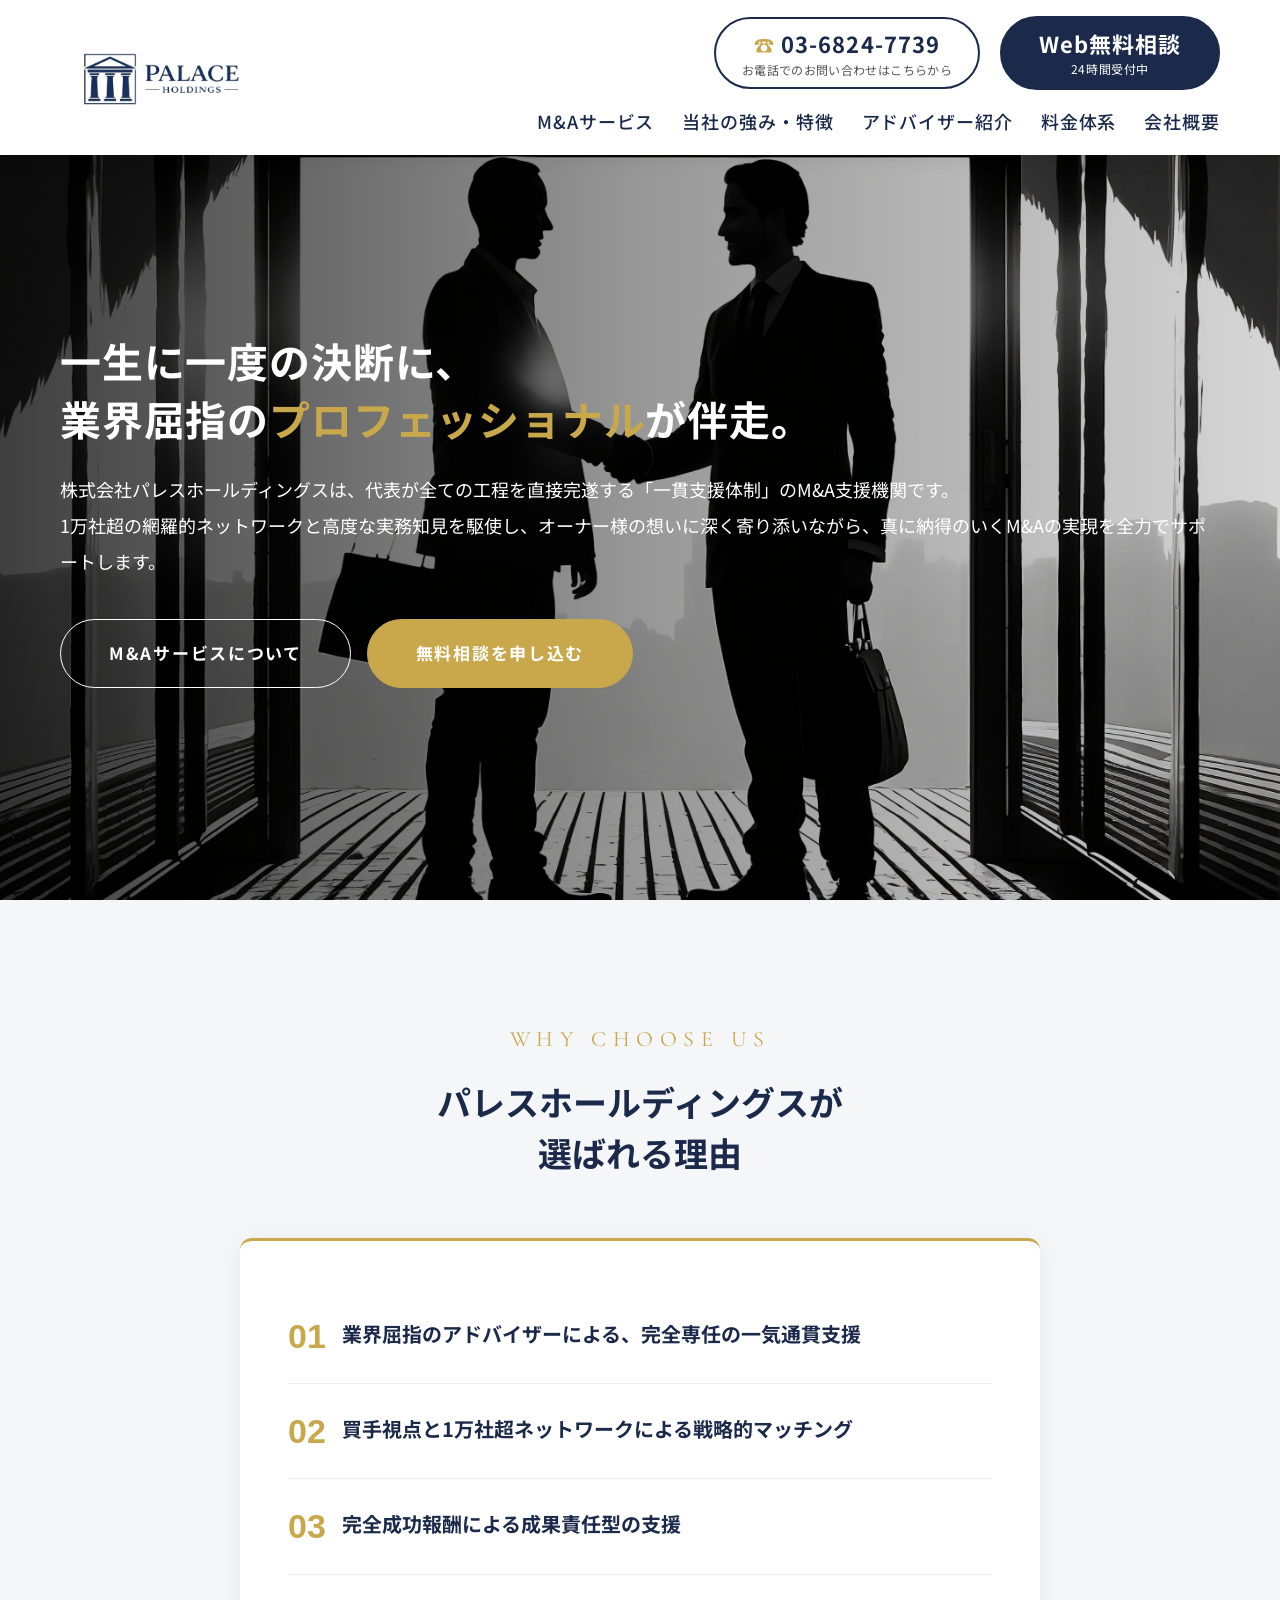
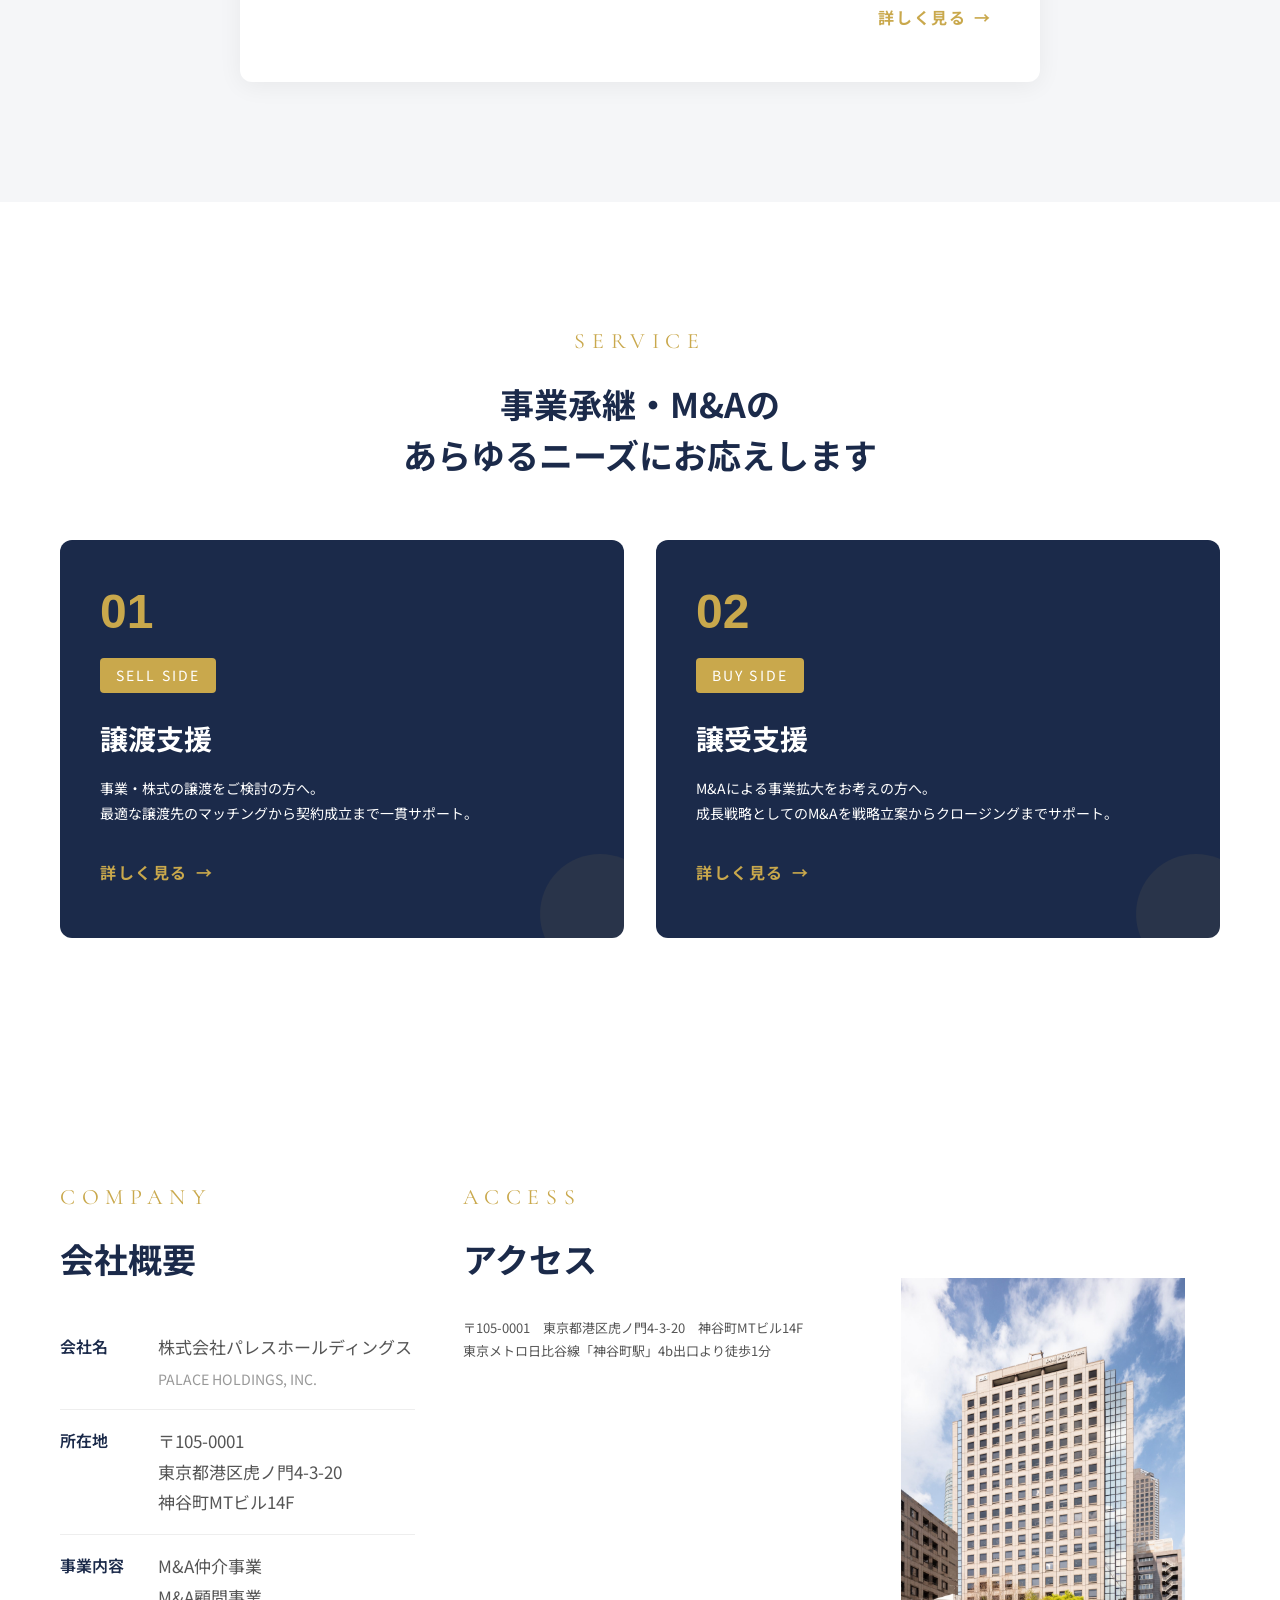
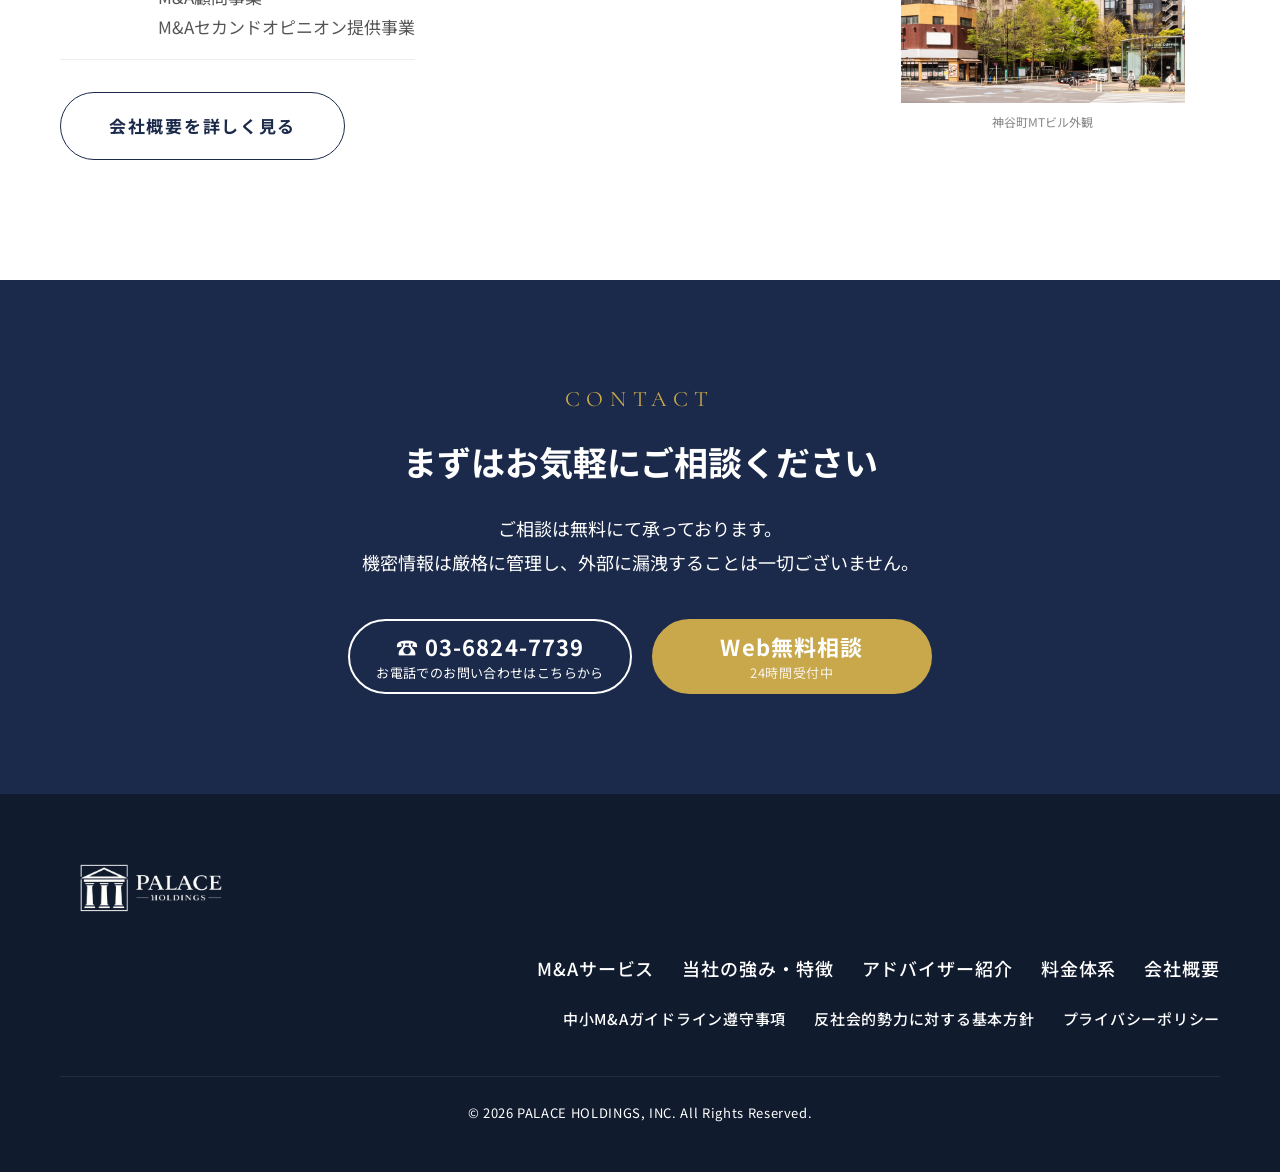
==== index.html @ a371044c "Add Google Analytics 4 (G-W23X70DLMN) to all 11 pages Co-Authored-By: Claude Sonnet 4.6 <noreply@ant" ====
<!DOCTYPE html>
<html lang="ja">
<head>
  <!-- Google tag (gtag.js) -->
  <script async src="https://www.googletagmanager.com/gtag/js?id=G-W23X70DLMN"></script>
  <script>
    window.dataLayer = window.dataLayer || [];
    function gtag(){dataLayer.push(arguments);}
    gtag('js', new Date());
    gtag('config', 'G-W23X70DLMN');
  </script>
  <meta charset="UTF-8">
  <meta name="viewport" content="width=device-width, initial-scale=1.0">
  <title>PALACE HOLDINGS, INC. | M&A仲介・顧問事業</title>
  <link rel="preconnect" href="https://fonts.googleapis.com">
  <link rel="preconnect" href="https://fonts.gstatic.com" crossorigin>
  <link href="https://fonts.googleapis.com/css2?family=Cormorant+Garamond:wght@400;600;700&family=Noto+Sans+JP:wght@400;500;700&display=swap" rel="stylesheet">
  <link rel="stylesheet" href="css/style.css">
</head>
<body>

<header>
  <a href="index.html" class="header-logo">
    <img src="assets/images/企業ロゴ_透過_文字ネイビー.png" alt="PALACE HOLDINGS">
  </a>
  <button class="nav-toggle" id="navToggle" aria-label="メニュー"><span></span><span></span><span></span></button>
  <div class="header-right">
    <div class="header-cta">
      <div class="header-tel-block">
        <a href="tel:0368247739" class="header-tel">03-6824-7739</a>
        <span class="header-tel-sub">お電話でのお問い合わせはこちらから</span>
      </div>
      <a href="contact.html" class="header-consult-btn">Web無料相談<span class="header-consult-sub">24時間受付中</span></a>
    </div>
    <nav>
      <ul>
        <li><a href="service.html">M&amp;Aサービス</a></li>
        <li><a href="strengths.html">当社の強み・特徴</a></li>
        <li><a href="advisor.html">アドバイザー紹介</a></li>
        <li><a href="fee.html">料金体系</a></li>
        <li><a href="company.html">会社概要</a></li>
      </ul>
    </nav>
  </div>
</header>

<!-- モバイル用ナビ -->
<div class="mobile-nav" id="mobileNav">
  <ul>
    <li><a href="service.html">M&amp;Aサービス</a></li>
    <li><a href="strengths.html">当社の強み・特徴</a></li>
    <li><a href="advisor.html">アドバイザー紹介</a></li>
    <li><a href="fee.html">料金体系</a></li>
    <li><a href="company.html">会社概要</a></li>
  </ul>
  <div class="mobile-nav-cta">
    <a href="contact.html" class="mobile-nav-consult-btn">Web無料相談</a>
  </div>
</div>

<!-- HERO -->
<section class="hero">
  <div class="hero-inner">
    <div class="hero-content">
      <h1 class="hero-title">
        一生に一度の決断に、<br>
        業界屈指の<span>プロフェッショナル</span>が伴走。
      </h1>
      <p class="hero-desc">
        株式会社パレスホールディングスは、代表が全ての工程を直接完遂する「一貫支援体制」のM&amp;A支援機関です。<br>
        1万社超の網羅的ネットワークと高度な実務知見を駆使し、オーナー様の想いに深く寄り添いながら、真に納得のいくM&amp;Aの実現を全力でサポートします。
      </p>
      <div class="hero-btns">
        <a href="service.html" class="btn btn-outline-white">M&amp;Aサービスについて</a>
        <a href="contact.html" class="btn btn-gold">無料相談を申し込む</a>
      </div>
    </div>
  </div>
</section>

<!-- STRENGTHS -->
<section class="section strengths-section">
  <div class="section-inner">
    <div class="section-header center fade-in">
      <span class="section-label">Why Choose Us</span>
      <h2 class="section-title">パレスホールディングスが<br>選ばれる理由</h2>
    </div>
    <div class="strengths-box fade-in fade-in-delay-1">
      <div class="strengths-box-item"><span class="strengths-box-num">01</span>業界屈指のアドバイザーによる、完全専任の一気通貫支援</div>
      <div class="strengths-box-item"><span class="strengths-box-num">02</span>買手視点と1万社超ネットワークによる戦略的マッチング</div>
      <div class="strengths-box-item"><span class="strengths-box-num">03</span>完全成功報酬による成果責任型の支援</div>
      <div style="text-align:right;margin-top:20px;"><a href="strengths.html" class="service-card-link">詳しく見る</a></div>
    </div>
  </div>
</section>

<!-- SERVICE -->
<section class="section service-section">
  <div class="section-inner">
    <div class="section-header center fade-in">
      <span class="section-label">Service</span>
      <h2 class="section-title">事業承継・M&Aの<br>あらゆるニーズにお応えします</h2>
    </div>
    <div class="service-grid">
      <div class="service-card fade-in">
        <div class="service-card-num">01</div>
        <span class="service-card-tag">SELL SIDE</span>
        <h3 class="service-card-title">譲渡支援</h3>
        <p class="service-card-sub">事業・株式の譲渡をご検討の方へ。<br>最適な譲渡先のマッチングから契約成立まで一貫サポート。</p>
        <a href="service.html#sell" class="service-card-link">詳しく見る</a>
      </div>
      <div class="service-card fade-in fade-in-delay-1">
        <div class="service-card-num">02</div>
        <span class="service-card-tag">BUY SIDE</span>
        <h3 class="service-card-title">譲受支援</h3>
        <p class="service-card-sub">M&Aによる事業拡大をお考えの方へ。<br>成長戦略としてのM&Aを戦略立案からクロージングまでサポート。</p>
        <a href="service.html#buy" class="service-card-link">詳しく見る</a>
      </div>
    </div>
  </div>
</section>

<!-- COMPANY OVERVIEW -->
<section class="section company-section">
  <div class="section-inner">
    <div class="company-grid-top">
      <div class="fade-in">
        <span class="section-label">Company</span>
        <h2 class="section-title" style="margin-bottom:32px;">会社概要</h2>
        <table class="company-table">
          <tr>
            <th>会社名</th>
            <td style="white-space:nowrap;">株式会社パレスホールディングス<br><small style="color:#999;">PALACE HOLDINGS, INC.</small></td>
          </tr>
          <tr>
            <th>所在地</th>
            <td>〒105-0001<br>東京都港区虎ノ門4-3-20<br>神谷町MTビル14F</td>
          </tr>
          <tr>
            <th>事業内容</th>
            <td style="white-space:nowrap;">M&amp;A仲介事業<br>M&amp;A顧問事業<br>M&amp;Aセカンドオピニオン提供事業</td>
          </tr>
        </table>
        <div style="margin-top:32px;">
          <a href="company.html" class="btn btn-outline-navy">会社概要を詳しく見る</a>
        </div>
      </div>
      <div class="fade-in fade-in-delay-1">
        <span class="section-label">Access</span>
        <h2 class="section-title" style="margin-bottom:32px;">アクセス</h2>
        <p style="font-size:13px;color:#555;margin-bottom:12px;">〒105-0001　東京都港区虎ノ門4-3-20　神谷町MTビル14F<br>東京メトロ日比谷線「神谷町駅」4b出口より徒歩1分</p>
        <div style="overflow:hidden;height:280px;">
          <iframe src="https://www.google.com/maps/embed?pb=!1m18!1m12!1m3!1d3241.54827417036!2d139.74195147710373!3d35.66349963094568!2m3!1f0!2f0!3f0!3m2!1i1024!2i768!4f13.1!3m3!1m2!1s0x60188b0036cb3ebf%3A0x29ab6bb81b6a5f85!2z44ix44OR44Os44K544Ob44O844Or44OH44Kj44Oz44Kw44K5!5e0!3m2!1sja!2sjp!4v1775643351491!5m2!1sja!2sjp" width="100%" height="280" style="border:0;display:block;" allowfullscreen="" loading="lazy" referrerpolicy="no-referrer-when-downgrade"></iframe>
        </div>
      </div>
      <div class="fade-in fade-in-delay-2" style="padding-top:100px;">
        <img src="assets/images/ビル画像.jpg" alt="神谷町MTビル" style="width:80%;display:block;margin:0 auto;">
        <p style="font-size:12px;color:#888;margin-top:8px;text-align:center;">神谷町MTビル外観</p>
      </div>
    </div>
  </div>
</section>

<!-- CTA -->
<section class="cta-section">
  <div class="section-inner">
    <span class="section-label fade-in" style="color:var(--gold);text-align:center;display:block;">Contact</span>
    <h2 class="section-title white fade-in">まずはお気軽にご相談ください</h2>
    <p class="section-lead white fade-in fade-in-delay-1">ご相談は無料にて承っております。<br>機密情報は厳格に管理し、外部に漏洩することは一切ございません。</p>
    <div class="cta-btns" style="margin-top:40px;">
      <a href="tel:0368247739" class="cta-tel-block">
        <span class="cta-tel-num">☎ 03-6824-7739</span>
        <span>お電話でのお問い合わせはこちらから</span>
      </a>
      <a href="contact.html" class="cta-consult-btn">Web無料相談<span class="cta-consult-sub">24時間受付中</span></a>
    </div>
  </div>
</section>

<footer>
  <div class="footer-inner">
    <div class="footer-logo">
      <img src="assets/images/企業ロゴ_透過_文字白.png" alt="PALACE HOLDINGS" style="height:90px;width:auto;">
    </div>
    <nav class="footer-nav footer-nav-main">
      <a href="service.html">M&amp;Aサービス</a>
      <a href="strengths.html">当社の強み・特徴</a>
      <a href="advisor.html">アドバイザー紹介</a>
      <div class="footer-nav-inline">
        <a href="fee.html">料金体系</a>
        <a href="company.html">会社概要</a>
      </div>
    </nav>
    <nav class="footer-nav footer-nav-sub">
      <a href="guideline.html">中小M&amp;Aガイドライン遵守事項</a>
      <a href="antisocial.html">反社会的勢力に対する基本方針</a>
      <a href="privacy.html">プライバシーポリシー</a>
    </nav>
    <div class="footer-copy">© 2026 PALACE HOLDINGS, INC. All Rights Reserved.</div>
  </div>
</footer>

<a href="contact.html" class="mobile-bottom-banner">
  <span class="mbb-icon">&#9993;</span>
  <span class="mbb-text">
    <span class="mbb-sub">秘密厳守・ご相談無料</span>
    <span class="mbb-main">譲渡・譲受のお問い合わせはこちら</span>
  </span>
  <span class="mbb-arrow">&#10132;</span>
</a>

<script>
  document.getElementById("navToggle").addEventListener("click",function(){
    document.getElementById("mobileNav").classList.toggle("open");
  });
  var mbb=document.querySelector(".mobile-bottom-banner");
  if(mbb){window.addEventListener("scroll",function(){mbb.classList.toggle("visible",window.scrollY>200);});}

  // Scroll fade-in
  var fadeEls=document.querySelectorAll(".fade-in");
  if(fadeEls.length){
    var obs=new IntersectionObserver(function(entries){
      entries.forEach(function(e){if(e.isIntersecting){e.target.classList.add("visible");obs.unobserve(e.target);}});
    },{threshold:0.15});
    fadeEls.forEach(function(el){obs.observe(el);});
  }
</script>
</body>
</html>
---- css/style.css ----
/* ===== RESET & BASE ===== */
*, *::before, *::after { box-sizing: border-box; margin: 0; padding: 0; }

/* ===== SCROLL FADE-IN ===== */
.fade-in {
  opacity: 0;
  transform: translateY(30px);
  transition: opacity 0.8s ease, transform 0.8s ease;
}
.fade-in.visible {
  opacity: 1;
  transform: translateY(0);
}
.fade-in-delay-1 { transition-delay: 0.15s; }
.fade-in-delay-2 { transition-delay: 0.3s; }
.fade-in-delay-3 { transition-delay: 0.45s; }

:root {
  --navy: #1B2A4A;
  --navy-light: #243660;
  --gold: #C9A84C;
  --gold-light: #e0c070;
  --white: #FFFFFF;
  --gray-light: #F5F6F8;
  --gray: #888;
  --text: #333;
  --font-ja: 'Noto Sans JP', 'Hiragino Kaku Gothic ProN', sans-serif;
  --font-en: 'Cormorant Garamond', 'Georgia', serif;
  --font-num: 'Arial', 'Helvetica Neue', sans-serif;
}

html { scroll-behavior: smooth; }

body {
  font-family: var(--font-ja);
  color: var(--text);
  line-height: 1.8;
  font-size: 22px;
}

img { max-width: 100%; display: block; }
a { text-decoration: none; color: inherit; }
ul { list-style: none; }

/* ===== TYPOGRAPHY ===== */
.en { font-family: var(--font-en); }
.section-label {
  font-family: var(--font-en);
  font-size: 22px;
  font-weight: 400;
  letter-spacing: 0.3em;
  color: var(--gold);
  text-transform: uppercase;
  display: block;
  margin-bottom: 16px;
}
.section-title {
  font-size: 34px;
  font-weight: 700;
  color: var(--navy);
  line-height: 1.5;
  margin-bottom: 24px;
}
.section-title.white { color: var(--white); }
.section-lead {
  font-size: 18px;
  color: #555;
  line-height: 1.9;
  max-width: 600px;
}
.section-lead.white { color: var(--white); }

/* ===== BUTTON ===== */
.btn {
  display: inline-block;
  padding: 18px 48px;
  font-size: 17px;
  font-weight: 700;
  letter-spacing: 0.1em;
  border: 1px solid transparent;
  border-radius: 60px;
  cursor: pointer;
  transition: all 0.4s ease;
  font-family: var(--font-ja);
}
.btn-gold {
  background: var(--gold);
  color: var(--white);
  border-color: var(--gold);
}
.btn-gold:hover {
  background: var(--gold-light);
  border-color: var(--gold-light);
}
.btn-outline-white {
  background: transparent;
  color: var(--white);
  border-color: var(--white);
}
.btn-outline-white:hover {
  background: var(--white);
  color: var(--navy);
}
.btn-outline-navy {
  background: transparent;
  color: var(--navy);
  border-color: var(--navy);
}
.btn-outline-navy:hover {
  background: var(--navy);
  color: var(--white);
}

/* ===== HEADER ===== */
header {
  position: fixed;
  top: 0; left: 0; right: 0;
  z-index: 100;
  background: var(--white);
  display: flex;
  align-items: center;
  padding: 0 60px;
  justify-content: space-between;
  box-shadow: 0 2px 20px rgba(0,0,0,0.08);
  min-height: 120px;
}
.header-logo {
  display: flex;
  align-items: center;
  flex-shrink: 0;
}
.header-logo img {
  height: 100px;
  width: auto;
  display: block;
}
/* 右側ブロック（ナビ＋CTA）*/
.header-right {
  display: flex;
  flex-direction: column;
  align-items: flex-end;
  gap: 10px;
  padding: 16px 0;
}
nav ul {
  display: flex;
  gap: 28px;
  align-items: center;
}
nav ul li a {
  color: var(--navy);
  font-size: 18px;
  font-weight: 500;
  letter-spacing: 0.05em;
  transition: color 0.2s;
  white-space: nowrap;
}
nav ul li a:hover { color: var(--gold); }
/* ヘッダー CTAブロック */
.header-cta {
  display: flex;
  align-items: center;
  gap: 20px;
}
.header-tel-block {
  text-align: center;
  line-height: 1.3;
  border: 2px solid var(--navy);
  border-radius: 60px;
  padding: 10px 26px;
  display: flex;
  flex-direction: column;
  align-items: center;
  justify-content: center;
  min-height: 56px;
  min-width: 220px;
  transition: all 0.4s ease;
}
.header-tel {
  font-family: var(--font-ja);
  font-size: 22px;
  color: var(--navy);
  font-weight: 700;
  letter-spacing: 0.05em;
  display: block;
}
.header-tel::before { content: '☎ '; color: var(--gold); font-size: 20px; }
.header-tel:hover { color: var(--gold); }
.header-tel-sub {
  display: block;
  font-size: 12px;
  color: #555;
  margin-top: 4px;
  letter-spacing: 0.03em;
  white-space: nowrap;
}
.header-consult-btn {
  background: var(--navy);
  color: var(--white);
  padding: 10px 26px;
  font-size: 22px;
  font-weight: 700;
  letter-spacing: 0.05em;
  transition: all 0.4s ease;
  display: flex;
  flex-direction: column;
  align-items: center;
  justify-content: center;
  text-align: center;
  border: 2px solid var(--navy);
  border-radius: 60px;
  line-height: 1.4;
  min-height: 56px;
  min-width: 220px;
}
.header-consult-btn:hover { background: var(--gold); border-color: var(--gold); }
.header-consult-sub {
  display: block;
  font-size: 12px;
  font-weight: 400;
  letter-spacing: 0.05em;
  color: var(--white);
  margin-top: 2px;
}

/* ===== HERO ===== */
.hero {
  min-height: 100vh;
  background: url('../assets/images/top-handshake.jpg') center center / cover no-repeat;
  display: flex;
  align-items: center;
  position: relative;
  overflow: hidden;
  padding-top: 120px;
}
.hero::before {
  content: '';
  position: absolute;
  top: 0; left: 0; right: 0; bottom: 0;
  background: linear-gradient(to right, rgba(0,0,0,0.75) 0%, rgba(0,0,0,0.4) 50%, rgba(0,0,0,0.15) 100%);
}
.hero-inner {
  max-width: 1400px;
  margin: 0 auto;
  padding: 80px 60px;
  width: 100%;
  position: relative;
  z-index: 1;
}
.hero-content { }
.hero-title {
  font-size: clamp(36px, 3.2vw, 46px);
  font-weight: 700;
  color: var(--white);
  line-height: 1.4;
  margin-bottom: 24px;
  letter-spacing: 0.02em;
}
.hero-title span { color: var(--gold); }
.hero-desc {
  color: var(--white);
  font-size: 18px;
  line-height: 2;
  margin-bottom: 40px;
}
.hero-btns { display: flex; gap: 16px; flex-wrap: wrap; }
.btn-cta-hero {
  background: var(--navy);
  color: var(--white);
  border-color: var(--navy);
  font-size: 20px;
  padding: 20px 48px;
  letter-spacing: 0.08em;
  width: 100%;
  text-align: center;
  max-width: 560px;
}
.btn-cta-hero:hover { background: var(--navy-light); border-color: var(--navy-light); }
/* ===== SECTION BASE ===== */
.section { padding: 120px 60px; }
.section-inner { max-width: 1200px; margin: 0 auto; }
.section-header { margin-bottom: 60px; }
.section-header.center { text-align: center; }
.section-header.center .section-lead { margin: 0 auto; }

/* ===== SERVICE ===== */
.service-section { background: var(--white); }
.service-grid {
  display: grid;
  grid-template-columns: 1fr 1fr;
  gap: 32px;
}
.service-card {
  background: var(--navy);
  padding: 48px 40px;
  border-radius: 12px;
  position: relative;
  overflow: hidden;
  transition: transform 0.4s ease, box-shadow 0.4s ease;
}
.service-card:hover { transform: translateY(-6px); box-shadow: 0 12px 40px rgba(0,0,0,0.15); }
.service-card::before {
  content: '';
  position: absolute;
  bottom: 0; right: 0;
  width: 120px; height: 120px;
  background: rgba(201, 168, 76, 0.08);
  border-radius: 50%;
  transform: translate(30%, 30%);
}
.service-card-num {
  font-family: var(--font-num);
  font-size: 48px;
  color: var(--gold);
  font-weight: 700;
  line-height: 1;
  margin-bottom: 16px;
}
.service-card-tag {
  display: inline-block;
  background: var(--gold);
  color: var(--white);
  font-size: 14px;
  letter-spacing: 0.15em;
  padding: 5px 16px;
  border-radius: 4px;
  margin-bottom: 20px;
}
.service-card-title {
  font-size: 28px;
  font-weight: 700;
  color: var(--white);
  margin-bottom: 12px;
}
.service-card-sub {
  font-size: 14px;
  color: var(--white);
  margin-bottom: 24px;
  line-height: 1.8;
}
.service-card-link {
  display: inline-flex;
  align-items: center;
  gap: 8px;
  color: var(--gold);
  font-size: 16px;
  font-weight: 700;
  letter-spacing: 0.1em;
  transition: gap 0.2s;
}
.service-card-link:hover { gap: 14px; }
.service-card-link::after { content: '→'; }

/* ===== STRENGTHS ===== */
.strengths-section { background: var(--gray-light); }
.strengths-lead { font-size: 20px; font-weight: 700; color: var(--navy); line-height: 2; margin-bottom: 16px; }
.strengths-lead-sub { font-size: 18px; color: var(--text); line-height: 2; margin-bottom: 60px; }
.strength-item { margin-bottom: 60px; padding-bottom: 60px; border-bottom: 1px solid #ddd; }
.strength-item:last-child { border-bottom: none; margin-bottom: 0; padding-bottom: 60px; }
.strength-num { font-family: var(--font-num); font-size: 48px; font-weight: 700; color: var(--gold); line-height: 1; margin-bottom: 12px; }
.strength-num-label { font-size: 18px; letter-spacing: 0.15em; text-transform: uppercase; margin-right: 8px; vertical-align: baseline; }
.strength-title { font-size: 26px; font-weight: 700; color: var(--navy); margin-bottom: 24px; line-height: 1.5; border-left: 4px solid var(--gold); padding-left: 16px; }
.strength-body p { font-size: 18px; color: #555; line-height: 2; margin-bottom: 16px; }
.strength-body p:last-child { margin-bottom: 0; }
.strengths-box {
  background: var(--white);
  border-top: 3px solid var(--gold);
  padding: 48px;
  border-radius: 12px;
  box-shadow: 0 4px 24px rgba(0,0,0,0.06);
  max-width: 800px;
  margin: 0 auto;
}
.strengths-box-item {
  font-size: 20px;
  font-weight: 700;
  color: var(--navy);
  padding: 20px 0;
  border-bottom: 1px solid #eee;
  line-height: 1.6;
}
.strengths-box-item:last-of-type { border-bottom: none; }
.strengths-box-num {
  font-family: var(--font-num);
  font-size: 34px;
  font-weight: 700;
  color: var(--gold);
  margin-right: 16px;
  vertical-align: middle;
}
.strengths-grid {
  display: grid;
  grid-template-columns: repeat(3, 1fr);
  gap: 32px;
}
.strength-item {
  background: var(--white);
  padding: 40px 32px;
  border-top: 3px solid var(--gold);
  border-radius: 12px;
  box-shadow: 0 4px 24px rgba(0,0,0,0.06);
  transition: transform 0.4s ease, box-shadow 0.4s ease;
}
.strength-item:hover { transform: translateY(-4px); box-shadow: 0 8px 32px rgba(0,0,0,0.1); }
.strength-num {
  font-family: var(--font-num);
  font-size: 42px;
  color: var(--gold);
  font-weight: 700;
  margin-bottom: 16px;
  line-height: 1;
}
.strength-title {
  font-size: 20px;
  font-weight: 700;
  color: var(--navy);
  margin-bottom: 12px;
}
.strength-desc { font-size: 17px; color: #666; line-height: 1.9; }

/* ===== COMPANY ===== */
.company-section { background: var(--white); }
.company-grid {
  display: grid;
  grid-template-columns: 1fr 1fr;
  gap: 80px;
  align-items: start;
}
.company-table { width: 100%; border-collapse: collapse; }
.company-table tr { border-bottom: 1px solid #eee; }
.company-table th {
  padding: 16px 0;
  text-align: left;
  font-size: 16px;
  color: var(--navy);
  font-weight: 600;
  width: 140px;
  vertical-align: top;
}
.company-table td {
  padding: 16px 0;
  font-size: 17px;
  color: #555;
  line-height: 1.8;
}
/* トップページ会社概要3カラム */
.company-grid-top {
  display: grid;
  grid-template-columns: 1fr 1fr 1fr;
  gap: 48px;
  align-items: start;
}

/* ===== CTA ===== */
.cta-section {
  background: var(--navy);
  text-align: center;
  padding: 100px 60px;
}
.cta-section .section-title { color: var(--white); }
.cta-section .section-lead { color: var(--white); margin: 0 auto 40px; }
.cta-btns { display: flex; justify-content: center; gap: 20px; flex-wrap: wrap; }
.cta-consult-btn {
  background: var(--gold);
  color: var(--white);
  border: 2px solid var(--gold);
  border-radius: 60px;
  padding: 10px 26px;
  font-size: 22px;
  font-weight: 700;
  letter-spacing: 0.05em;
  display: flex;
  flex-direction: column;
  align-items: center;
  justify-content: center;
  text-align: center;
  min-height: 64px;
  min-width: 280px;
  line-height: 1.4;
  transition: all 0.3s;
}
.cta-consult-btn:hover { background: var(--navy-light); border-color: var(--navy-light); }
.cta-consult-sub { display: block; font-size: 13px; font-weight: 400; letter-spacing: 0.05em; color: rgba(255,255,255,0.85); margin-top: 2px; }
.cta-tel-block {
  text-align: center;
  line-height: 1.3;
  border: 2px solid var(--white);
  border-radius: 60px;
  padding: 10px 26px;
  display: flex;
  flex-direction: column;
  align-items: center;
  justify-content: center;
  min-height: 64px;
  min-width: 280px;
  transition: all 0.3s;
  cursor: pointer;
  text-decoration: none;
  color: var(--white);
}
.cta-tel-block:hover { background: var(--navy-light); border-color: var(--navy-light); }
.cta-tel-block span { display: block; font-size: 13px; color: var(--white); margin-top: 4px; letter-spacing: 0.03em; white-space: nowrap; }
.cta-tel-block .cta-tel-num { font-family: var(--font-ja); font-size: 22px; color: var(--white); font-weight: 700; letter-spacing: 0.05em; margin-top: 0; }

/* ===== FOOTER ===== */
footer {
  background: #111B2E;
  color: rgba(255,255,255,0.7);
  padding: 48px 60px;
}
.footer-inner {
  max-width: 1200px;
  margin: 0 auto;
  display: flex;
  justify-content: space-between;
  align-items: center;
  flex-wrap: wrap;
  gap: 20px;
}
.footer-nav { display: flex; gap: 12px 28px; flex-wrap: wrap; width: 100%; justify-content: flex-end; }
.footer-nav a {
  font-size: 18px;
  font-weight: 500;
  letter-spacing: 0.05em;
  color: var(--white);
  transition: opacity 0.2s;
}
.footer-nav a:hover { opacity: 0.7; }
.footer-nav-sub a { font-size: 15px; }
.footer-nav-inline { display: contents; }
.footer-copy { font-size: 13px; letter-spacing: 0.05em; width: 100%; text-align: center; margin-top: 24px; padding-top: 24px; border-top: 1px solid rgba(255,255,255,0.08); color: var(--white); }

/* ===== PAGE HERO (subpages) ===== */
.page-hero {
  background: linear-gradient(135deg, var(--navy), var(--navy-light));
  padding: 180px 60px 80px;
  text-align: center;
}
.page-hero-label {
  font-family: var(--font-en);
  font-size: 22px;
  font-weight: 700;
  letter-spacing: 0.4em;
  color: var(--gold);
  text-transform: uppercase;
  display: block;
  margin-bottom: 16px;
}
.page-hero-title {
  font-size: 40px;
  font-weight: 700;
  color: var(--white);
}

/* ===== GUIDELINE ===== */
.guideline-section { background: var(--white); }
.guideline-intro {
  background: var(--gray-light);
  border-left: 4px solid var(--gold);
  padding: 28px 32px;
  margin-bottom: 48px;
  font-size: 18px;
  line-height: 1.9;
  color: #444;
}
.guideline-block { margin-bottom: 48px; }
.guideline-block-title {
  font-size: 20px;
  font-weight: 700;
  color: var(--navy);
  border-bottom: 2px solid var(--gold);
  padding-bottom: 10px;
  margin-bottom: 20px;
}
.guideline-list { padding-left: 0; }
.guideline-list li {
  padding: 10px 0 10px 28px;
  border-bottom: 1px solid #eee;
  font-size: 17px;
  color: #555;
  line-height: 1.8;
  position: relative;
}
.guideline-list li::before {
  content: attr(data-num);
  position: absolute;
  left: 0;
  color: var(--gold);
  font-weight: 700;
  font-size: 16px;
}
.guideline-sign {
  margin-top: 60px;
  text-align: right;
  font-size: 16px;
  color: #555;
  line-height: 2;
}

/* ===== CONTACT FORM ===== */
.contact-section { background: var(--gray-light); }
.contact-layout {
  display: grid;
  grid-template-columns: 1fr 1.5fr;
  gap: 60px;
  align-items: start;
}
.contact-info { padding-top: 8px; }
.contact-info-item {
  margin-bottom: 28px;
  padding-bottom: 20px;
  border-bottom: 1px solid #e0e0e0;
}
.contact-info-label {
  font-family: var(--font-en);
  font-size: 13px;
  letter-spacing: 0.25em;
  color: var(--gold);
  margin-bottom: 6px;
}
.contact-info-value {
  font-size: 18px;
  color: var(--navy);
  font-weight: 600;
  line-height: 1.8;
}
a.contact-info-value:hover { color: var(--gold); }
.contact-form-wrap {
  background: var(--white);
  padding: 60px;
  border-radius: 12px;
}
.form-group { margin-bottom: 28px; }
.form-label {
  display: block;
  font-size: 16px;
  font-weight: 600;
  color: var(--navy);
  margin-bottom: 8px;
  letter-spacing: 0.05em;
}
.form-label .required {
  display: inline-block;
  background: var(--gold);
  color: var(--white);
  font-size: 12px;
  padding: 2px 6px;
  margin-left: 8px;
  letter-spacing: 0.05em;
}
.form-input, .form-select, .form-textarea {
  width: 100%;
  padding: 12px 16px;
  border: 1px solid #ddd;
  font-family: var(--font-ja);
  font-size: 17px;
  color: var(--text);
  outline: none;
  transition: border-color 0.2s;
  background: var(--white);
}
.form-input:focus, .form-select:focus, .form-textarea:focus {
  border-color: var(--navy);
}
.form-textarea { resize: vertical; min-height: 140px; }
.form-submit { text-align: center; margin-top: 40px; }
.form-submit .btn { min-width: 200px; padding: 16px 48px; font-size: 18px; }

/* ===== PRIVACY ===== */
.privacy-section { background: var(--white); }
.privacy-content { max-width: 800px; margin: 0 auto; }
.privacy-block { margin-bottom: 40px; }
.privacy-block h2 { font-size: 20px; font-weight: 700; color: var(--navy); margin-bottom: 12px; }
.privacy-block p, .privacy-block li { font-size: 17px; color: #555; line-height: 1.9; }
.privacy-block ul { padding-left: 20px; list-style: disc; }
.privacy-block ul li { margin-bottom: 6px; }

/* ===== HAMBURGER (PC非表示) ===== */
.nav-toggle { display: none; }
.mobile-nav { display: none; }

/* ===== HERO CONTACT FORM ===== */
.hero-image {
  align-self: center;
  overflow: hidden;
  border-radius: 4px;
}
.hero-form {
  background: rgba(255,255,255,0.97);
  padding: 36px 32px;
  align-self: center;
}
.hero-form-title {
  font-size: 18px;
  font-weight: 700;
  color: var(--navy);
  margin-bottom: 4px;
  line-height: 1.4;
}
.hero-form-sub {
  font-size: 12px;
  color: #888;
  margin-bottom: 20px;
  padding-bottom: 16px;
  border-bottom: 1px solid #eee;
}
.hero-form .form-group { margin-bottom: 14px; }
.hero-form .form-label { font-size: 12px; margin-bottom: 5px; }
.hero-form .form-input,
.hero-form .form-select { padding: 9px 12px; font-size: 13px; }
.hero-form .form-submit { margin-top: 18px; }
.hero-form .form-submit .btn { width: 100%; text-align: center; padding: 14px; font-size: 14px; letter-spacing: 0.08em; }
.hero-form-note { font-size: 11px; color: #bbb; text-align: center; margin-top: 10px; }
.hero-form-note a { color: var(--navy); text-decoration: underline; }

/* ===== ADVISOR ===== */
.advisor-section { background: var(--white); padding: 80px 60px; }
.advisor-inner { max-width: 1000px; margin: 0 auto; }
.advisor-catch { font-size: 22px; font-weight: 700; color: var(--navy); line-height: 1.6; margin-bottom: 16px; padding-bottom: 0; border-bottom: none; letter-spacing: 0.02em; white-space: nowrap; }
.advisor-catch::before { content: '\300C'; }
.advisor-catch::after { content: '\300D'; }
.advisor-catch-sub { font-size: 15px; font-weight: 400; color: var(--navy); line-height: 1.8; margin-top: 0; margin-bottom: 48px; padding-bottom: 32px; border-bottom: 2px solid var(--gold); letter-spacing: 0.02em; white-space: nowrap; }
.advisor-profile { display: grid; grid-template-columns: 200px 1fr; gap: 48px; margin-bottom: 60px; }
.advisor-photo { width: 200px; height: 240px; flex-shrink: 0; }
.advisor-title { font-size: 15px; color: var(--navy); font-weight: 700; letter-spacing: 0.1em; margin-bottom: 8px; }
.advisor-name { font-size: 36px; font-weight: 700; color: var(--navy); margin-bottom: 4px; letter-spacing: 0.05em; }
.advisor-name-en { font-family: var(--font-en); font-size: 18px; color: var(--navy); font-weight: 700; letter-spacing: 0.15em; margin-bottom: 24px; }
.advisor-message { font-size: 18px; color: #444; line-height: 2.1; }
.advisor-message p { margin-bottom: 1.5em; }
.advisor-career { background: var(--gray-light); padding: 48px; }
.advisor-career-title { font-size: 20px; font-weight: 700; color: var(--navy); margin-bottom: 24px; padding-bottom: 12px; border-bottom: 2px solid var(--gold); }
.advisor-career p { font-size: 17px; color: #555; line-height: 2; margin-bottom: 1.2em; }
.advisor-results { margin-top: 40px; display: grid; grid-template-columns: 1fr 1fr; gap: 32px; }
.advisor-result-box { background: var(--white); padding: 28px 32px; border-top: 3px solid var(--gold); }
.advisor-result-box h4 { font-size: 18px; font-weight: 700; color: var(--navy); margin-bottom: 16px; }
.advisor-result-box ul { padding: 0; }
.advisor-result-box ul li { font-size: 17px; color: #555; padding: 6px 0 6px 20px; position: relative; border-bottom: 1px solid #f0f0f0; line-height: 1.7; }
.advisor-result-box ul li::before { content: '\30FB'; position: absolute; left: 0; color: var(--gold); }

/* ===== FEE ===== */
.fee-section { background: var(--white); padding: 80px 60px; }
.fee-inner { max-width: 1000px; margin: 0 auto; }
.fee-hero-box { background: var(--navy); padding: 48px; text-align: center; margin-bottom: 60px; }
.fee-hero-box h2 { font-size: 32px; font-weight: 700; color: var(--white); margin-bottom: 12px; }
.fee-hero-box p { color: var(--white); font-size: 18px; }
.fee-free-items { display: grid; grid-template-columns: repeat(4, 1fr); gap: 16px; margin-top: 32px; }
.fee-free-item { text-align: center; background: rgba(255,255,255,0.08); border: 1px solid rgba(255,255,255,0.12); padding: 24px 16px; }
.fee-free-item .icon { font-size: 28px; color: var(--gold); margin-bottom: 10px; }
.fee-free-item .label { font-size: 18px; color: var(--white); font-weight: 700; letter-spacing: 0.05em; }
.fee-free-item .value { font-size: 14px; color: var(--white); margin-top: 8px; line-height: 1.5; }
.fee-block { margin-bottom: 64px; }
.fee-block-title { font-size: 24px; font-weight: 700; color: var(--navy); margin-bottom: 24px; padding-bottom: 12px; border-bottom: 2px solid var(--gold); display: flex; align-items: center; gap: 12px; white-space: nowrap; }
.fee-block-title .tag { background: var(--navy); color: var(--white); font-size: 14px; letter-spacing: 0.15em; padding: 4px 12px; font-weight: 400; }
.fee-table { width: 100%; border-collapse: collapse; margin-bottom: 16px; }
.fee-table th { background: var(--navy); color: var(--white); padding: 14px 20px; text-align: left; font-size: 17px; font-weight: 600; }
.fee-table td { padding: 14px 20px; border-bottom: 1px solid #eee; font-size: 17px; color: #444; line-height: 1.7; }
.fee-table tr:nth-child(even) td { background: #fafafa; }
.fee-note { font-size: 15px; color: #888; line-height: 1.8; }
.fee-success-box { background: var(--gray-light); border-left: 4px solid var(--gold); padding: 28px 32px; margin-top: 24px; }
.fee-success-box h4 { font-size: 18px; font-weight: 700; color: var(--navy); margin-bottom: 12px; }
.fee-success-box p { font-size: 17px; color: #555; line-height: 1.9; }
.fee-reward-table { border: 2px solid var(--navy); border-radius: 12px; padding: 36px; margin-top: 32px; overflow-x: auto; }
.fee-reward-table h4 { font-size: 22px; font-weight: 700; color: var(--navy); text-align: center; margin-bottom: 20px; }
.fee-reward-table table { width: 100%; border-collapse: collapse; }
.fee-reward-table table th { font-size: 17px; font-weight: 700; color: var(--navy); padding: 10px 0; border-bottom: 2px solid var(--navy); text-align: left; }
.fee-reward-table table th:last-child { text-align: right; }
.fee-reward-table table td { font-size: 18px; color: var(--text); padding: 16px 0; border-bottom: 1px solid #ddd; }
.fee-reward-table table td:last-child { text-align: right; font-weight: 700; }
.fee-reward-table table tr:last-child td { border-bottom: none; }

/* ===== SERVICE DETAIL ===== */
.service-intro { background: var(--gray-light); padding: 60px; }
.service-intro-inner { max-width: 1200px; margin: 0 auto; text-align: center; }
.service-intro p { font-size: 18px; color: #555; line-height: 2; max-width: 800px; margin: 0 auto; text-align: left; }
.service-list { display: grid; grid-template-columns: repeat(3,1fr); gap: 2px; background: #eee; }
.service-item { background: var(--white); padding: 40px 32px; }
.service-item-num { font-family: var(--font-num); font-size: 36px; color: var(--gold); opacity: 0.4; line-height: 1; margin-bottom: 12px; }
.service-item-title { font-size: 20px; font-weight: 700; color: var(--navy); margin-bottom: 12px; line-height: 1.4; }
.service-item-desc { font-size: 17px; color: #555; line-height: 1.9; margin-bottom: 20px; }
.service-item-points { padding: 0; }
.service-item-points li { font-size: 16px; color: #666; padding: 5px 0 5px 18px; position: relative; border-bottom: 1px solid #f0f0f0; line-height: 1.7; white-space: nowrap; }
.service-item-points li::before { content: '\2015'; position: absolute; left: 0; color: var(--gold); }
.flow-section { padding: 80px 60px; background: var(--white); }
.flow-section-inner { max-width: 1200px; margin: 0 auto; }
.flow-tabs { display: flex; gap: 0; border-bottom: 2px solid #eee; margin-bottom: 48px; }
.flow-tab { padding: 14px 40px; font-size: 17px; font-weight: 700; color: #999; cursor: pointer; border-bottom: 3px solid transparent; margin-bottom: -2px; transition: all 0.2s; }
.flow-tab.active { color: var(--navy); border-bottom-color: var(--gold); }
.flow-panel { display: none; }
.flow-panel.active { display: block; }
.flow-detail-list { display: grid; grid-template-columns: repeat(3,1fr); gap: 24px; }
.flow-detail-item { border: 1px solid #eee; border-top: 3px solid var(--navy); padding: 24px; }
.flow-detail-item:nth-child(even) { border-top-color: var(--gold); }
.flow-detail-num { font-family: var(--font-num); font-size: 32px; color: var(--gold); font-weight: 700; margin-bottom: 8px; line-height: 1; }
.flow-detail-title { font-size: 18px; font-weight: 700; color: var(--navy); margin-bottom: 8px; }
.flow-detail-desc { font-size: 16px; color: #666; line-height: 1.8; }

/* ===== FLOW OVERVIEW ===== */
.flow-overview {
  background: var(--navy);
  padding: 48px 0;
  overflow-x: auto;
}
.flow-overview-inner { max-width: 1200px; margin: 0 auto; padding: 0 40px; }
.flow-overview-title { color: var(--white); font-size: 22px; font-weight: 700; margin-bottom: 32px; text-align: center; letter-spacing: 0.05em; }
.flow-steps {
  display: flex;
  align-items: stretch;
  gap: 0;
  min-width: 1100px;
}
.flow-step {
  flex: 1 1 0;
  min-width: 0;
  background: rgba(255,255,255,0.06);
  padding: 20px 8px;
  text-align: center;
  position: relative;
  border: 1px solid rgba(255,255,255,0.1);
}
.flow-step:not(:last-child)::after {
  content: '▶';
  position: absolute;
  right: -10px;
  top: 50%;
  transform: translateY(-50%);
  color: var(--gold);
  font-size: 12px;
  z-index: 1;
  background: var(--navy);
  padding: 2px 0;
}
.flow-step-num { font-family: var(--font-num); font-size: 24px; color: var(--gold); font-weight: 700; line-height: 1; margin-bottom: 8px; }
.flow-step-name { font-size: 11px; color: var(--white); font-weight: 700; line-height: 1.4; margin-bottom: 6px; white-space: nowrap; }
.flow-step-sub { font-size: 10px; color: var(--white); line-height: 1.5; white-space: nowrap; }

/* ===== MOBILE BOTTOM BANNER ===== */
.mobile-bottom-banner {
  display: none;
}

/* ===== RESPONSIVE ===== */
@media (max-width: 900px) {
  /* Header */
  header { padding: 0 20px; min-height: 0; height: 72px; }
  .header-logo img { height: 64px; }
  .header-right { display: none; } /* CTAとナビは非表示、ハンバーガーで代替 */

  /* ハンバーガーメニュー */
  .nav-toggle {
    display: flex;
    flex-direction: column;
    gap: 5px;
    cursor: pointer;
    padding: 8px;
    background: none;
    border: none;
  }
  .nav-toggle span {
    display: block;
    width: 24px;
    height: 2px;
    background: var(--navy);
    transition: all 0.3s;
  }
  /* モバイル用ナビ（header-rightが非表示のため独立配置） */
  .mobile-nav {
    display: block;
    position: fixed;
    top: 72px;
    left: 0; right: 0;
    background: var(--white);
    max-height: 0;
    overflow: hidden;
    transition: max-height 0.3s ease;
    box-shadow: 0 4px 12px rgba(0,0,0,0.1);
    z-index: 99;
  }
  .mobile-nav.open { max-height: 500px; }
  .mobile-nav ul { flex-direction: column; gap: 0; display: flex; }
  .mobile-nav ul li a {
    display: block;
    padding: 16px 24px;
    border-bottom: 1px solid #eee;
    font-size: 14px;
    color: var(--navy);
  }
  .mobile-nav .mobile-nav-cta {
    padding: 16px 24px;
    display: flex;
    flex-direction: column;
    gap: 10px;
    background: var(--gray-light);
  }
  .mobile-nav .mobile-nav-cta a {
    text-align: center;
    padding: 12px;
    font-weight: 700;
    font-size: 14px;
  }
  .mobile-nav .mobile-nav-consult-btn {
    background: var(--navy);
    color: var(--white);
    text-align: left;
    padding: 12px 24px;
    font-weight: 700;
    font-size: 14px;
    display: block;
  }

  /* Hero */
  .hero { padding-top: 72px; background-position: center 70%; }
  .hero-inner { padding: 48px 24px; }
  .hero-title { font-size: 28px; }
  .hero-desc { font-size: 15px; }
  .btn-cta-hero { font-size: 16px; padding: 16px 24px; }

  /* Sections */
  .section { padding: 60px 24px; }
  .section-title { font-size: 24px; }
  .service-grid, .company-grid, .company-grid-top { grid-template-columns: 1fr; }
  .strengths-grid { grid-template-columns: 1fr; }
  .service-list { grid-template-columns: 1fr; gap: 0; }
  .service-item { padding: 32px 24px; }
  .flow-section { padding: 60px 24px; }
  .flow-overview { overflow-x: hidden; padding: 32px 0; }
  .flow-overview-inner { padding: 0 16px; }
  .flow-steps { min-width: 0 !important; display: grid !important; grid-template-columns: 1fr 1fr; gap: 0; }
  .flow-step { width: auto; border: 1px solid rgba(255,255,255,0.1); padding: 14px 12px; text-align: center; }
  .flow-step:first-child { grid-column: 1 / -1; }
  .flow-step:not(:last-child)::after { display: none; }
  .flow-step .flow-step-name { white-space: normal; text-align: center; }
  .flow-step .flow-step-sub { white-space: normal; text-align: center; }
  .flow-tab { white-space: normal; text-align: center; padding: 12px 16px; font-size: 14px; flex: 1; }
  .flow-detail-list { grid-template-columns: 1fr; }
  .service-intro { padding: 40px 24px; }
  .advisor-section { padding: 60px 24px; }
  .advisor-catch { white-space: normal; font-size: 20px; }
  .advisor-catch-sub { white-space: normal; font-size: 14px; }
  .advisor-profile { grid-template-columns: 1fr; }
  .advisor-photo { width: 160px; height: 200px; }
  .advisor-career { padding: 32px 24px; }
  .advisor-results { grid-template-columns: 1fr; }
  .fee-section { padding: 60px 24px; }
  .fee-hero-box h2 { font-size: 24px; }
  .fee-free-items { grid-template-columns: repeat(2, 1fr); gap: 12px; }
  .fee-reward-table { padding: 20px 16px; }
  .fee-reward-table table td { font-size: 15px; }
  .fee-reward-table table th { font-size: 14px; }
  .fee-block-title { font-size: 18px; white-space: normal; }

  /* Footer */
  .footer-inner { flex-direction: column; align-items: center; text-align: center; }
  .footer-nav { flex-wrap: wrap; justify-content: center; }
  .footer-nav-main a { display: block; width: 100%; text-align: center; }
  .footer-nav-main .footer-nav-inline { display: flex; justify-content: center; gap: 28px; width: 100%; }
  .footer-copy { font-size: 11px; white-space: nowrap; }
  .contact-layout { grid-template-columns: 1fr; gap: 40px; }
  .contact-form-wrap { padding: 32px 20px; }
  .page-hero { padding: 110px 24px 60px; }
  .page-hero-title { font-size: 26px; }
  .cta-section { padding: 60px 24px; }
  .cta-btns { flex-direction: column; align-items: center; }

  /* モバイル下部固定バナー */
  .mobile-bottom-banner {
    display: flex;
    align-items: center;
    position: fixed;
    bottom: 0;
    left: 0;
    right: 0;
    z-index: 98;
    background: var(--navy);
    color: var(--white);
    padding: 12px 16px;
    gap: 12px;
    text-decoration: none;
    box-shadow: 0 -2px 12px rgba(0,0,0,0.2);
    transform: translateY(100%);
    transition: transform 0.3s ease;
  }
  .mobile-bottom-banner.visible {
    transform: translateY(0);
  }
  .mobile-bottom-banner .mbb-icon {
    font-size: 24px;
    flex-shrink: 0;
    line-height: 1;
  }
  .mobile-bottom-banner .mbb-text {
    flex: 1;
    min-width: 0;
  }
  .mobile-bottom-banner .mbb-sub {
    font-size: 10px;
    color: var(--gold);
    letter-spacing: 0.05em;
    display: block;
    margin-bottom: 2px;
  }
  .mobile-bottom-banner .mbb-main {
    font-size: 14px;
    font-weight: 700;
    display: block;
  }
  .mobile-bottom-banner .mbb-arrow {
    flex-shrink: 0;
    width: 36px;
    height: 36px;
    background: var(--gold);
    border-radius: 50%;
    display: flex;
    align-items: center;
    justify-content: center;
    font-size: 16px;
    color: var(--white);
  }

  /* バナー分のフッター余白 */
  footer { padding-bottom: 64px; }
}
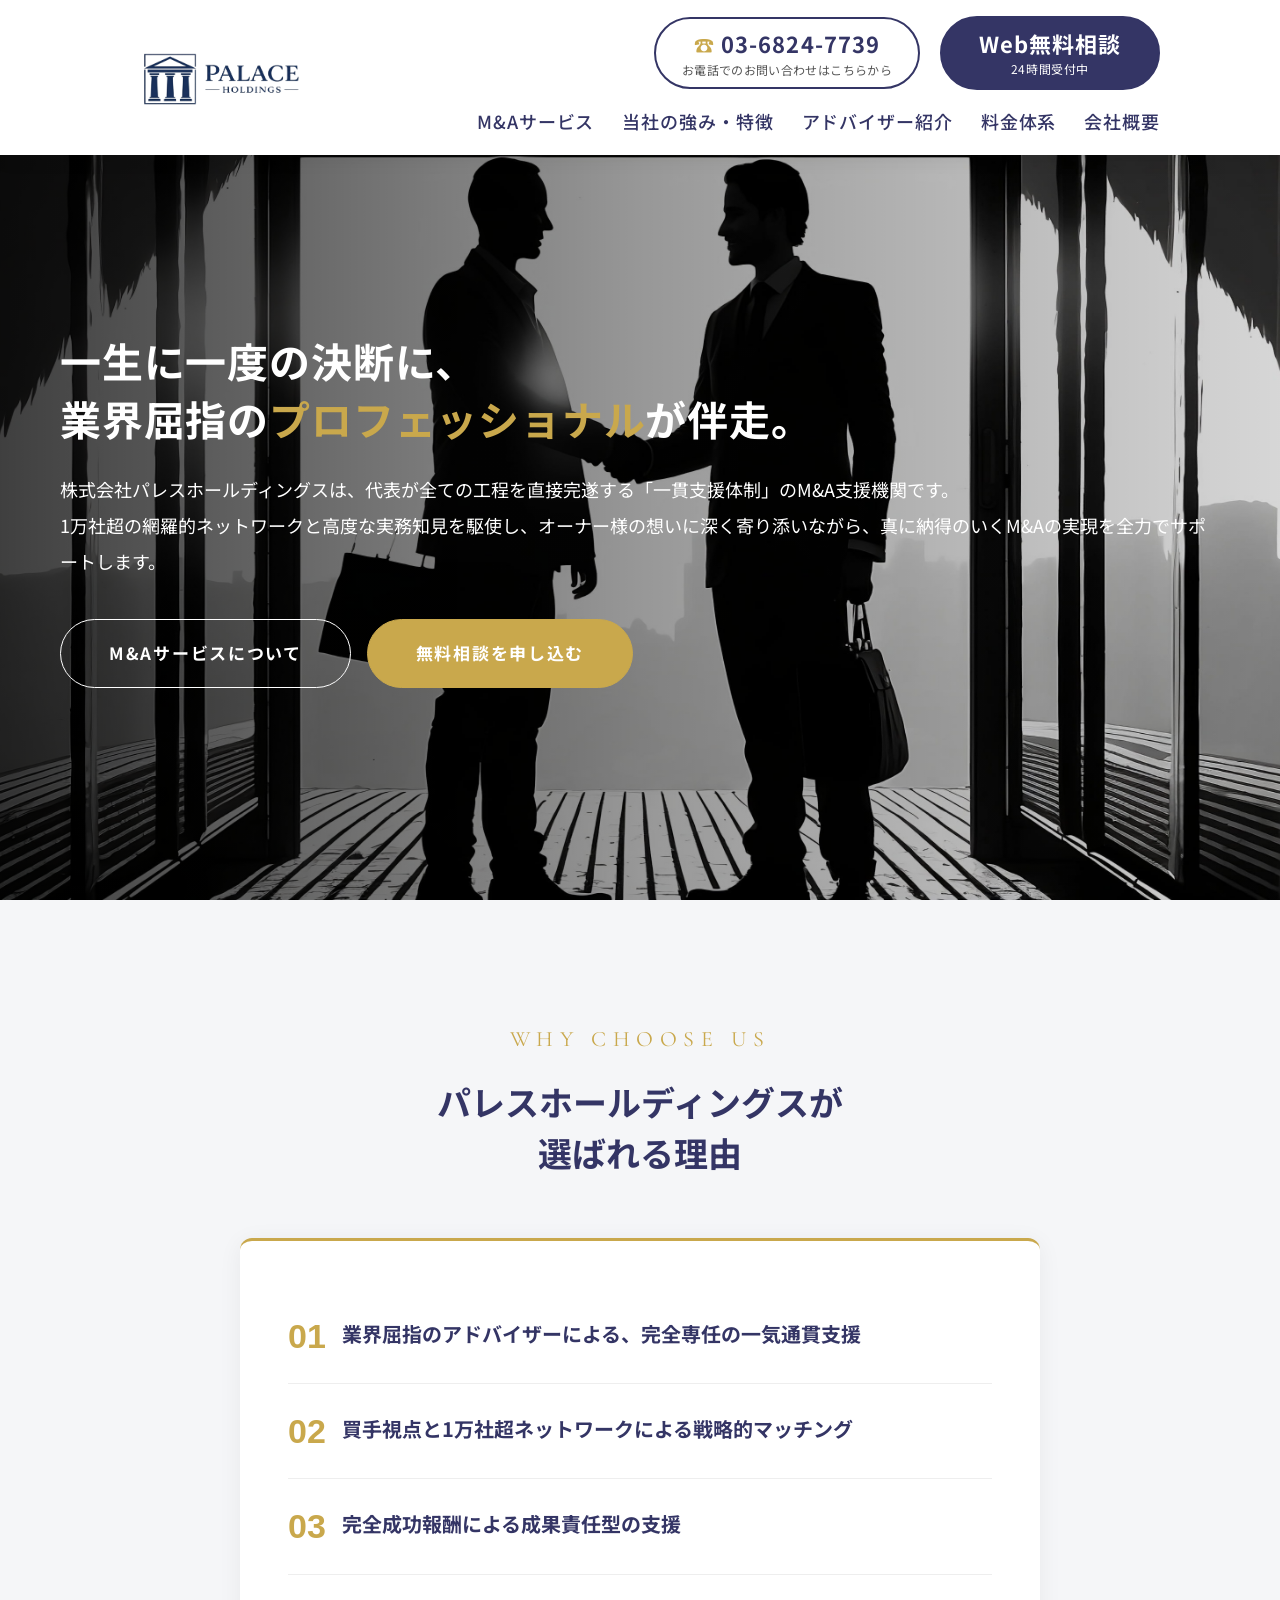
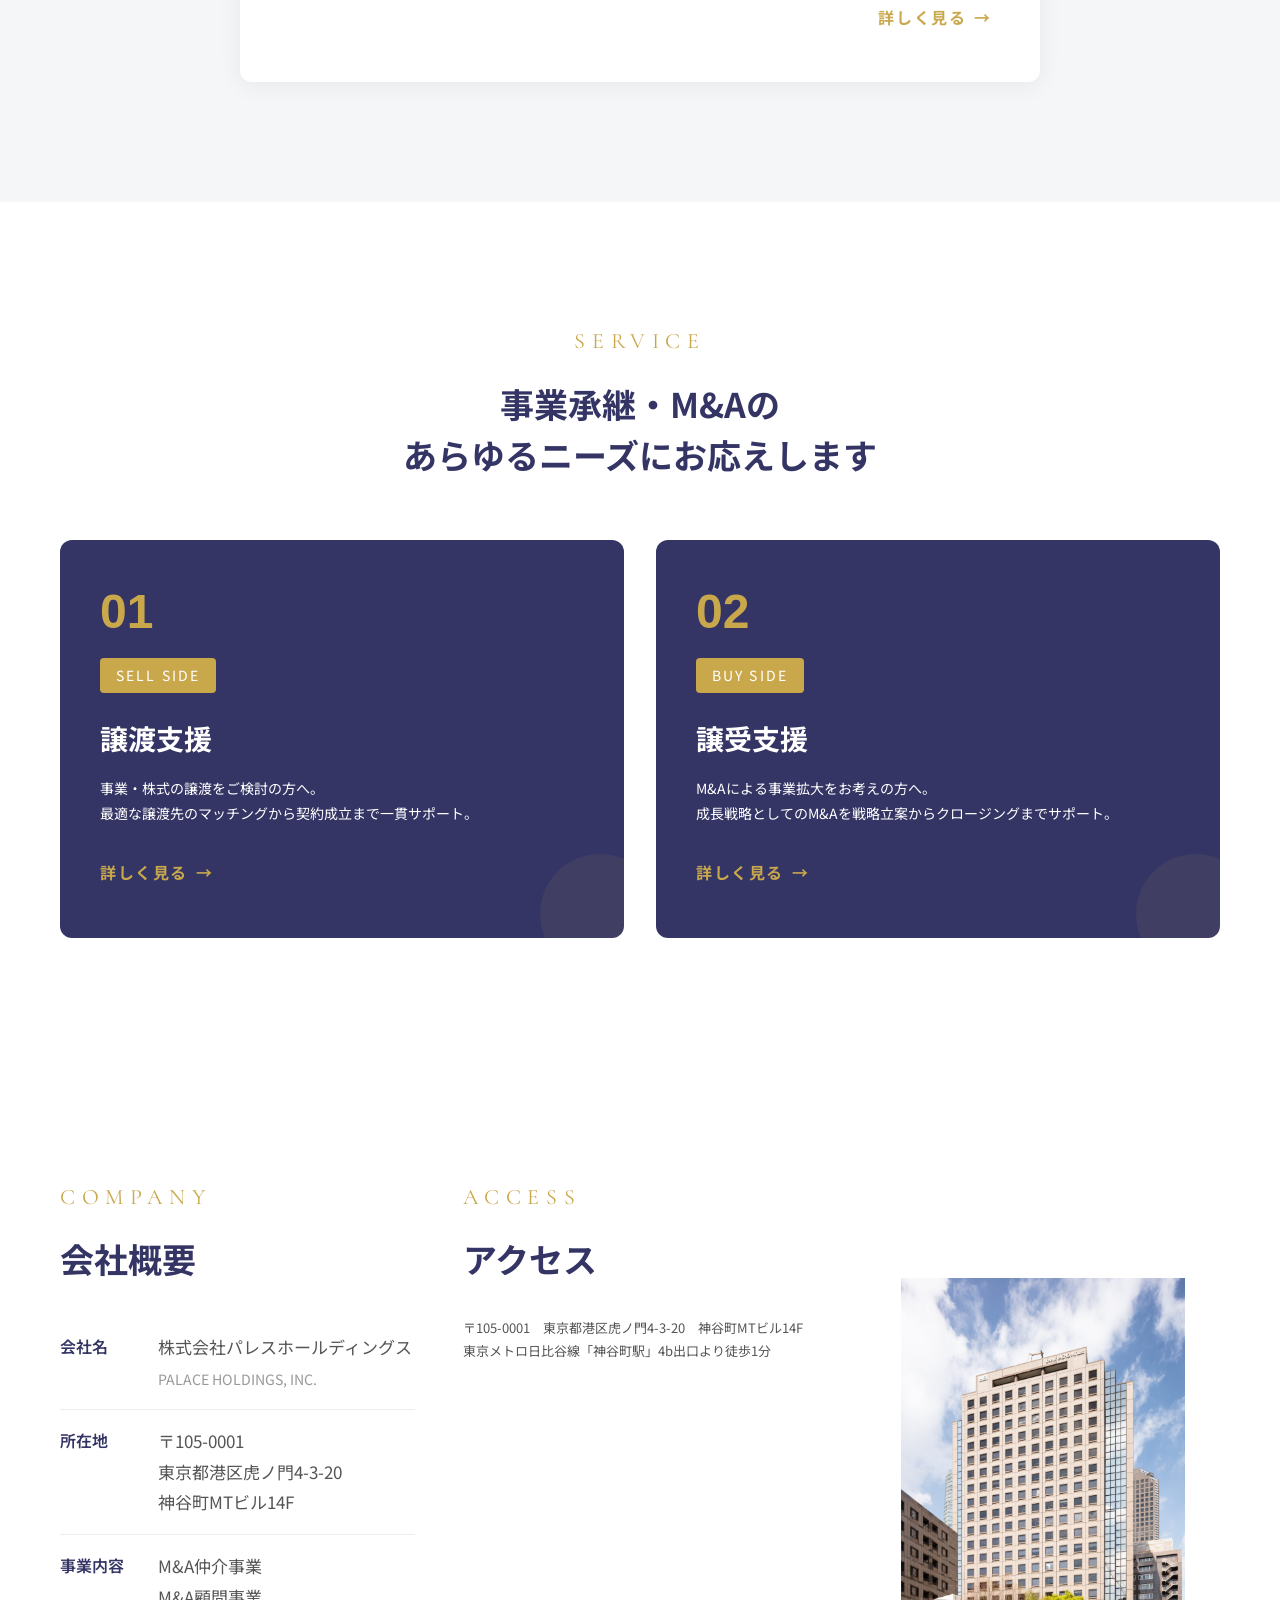
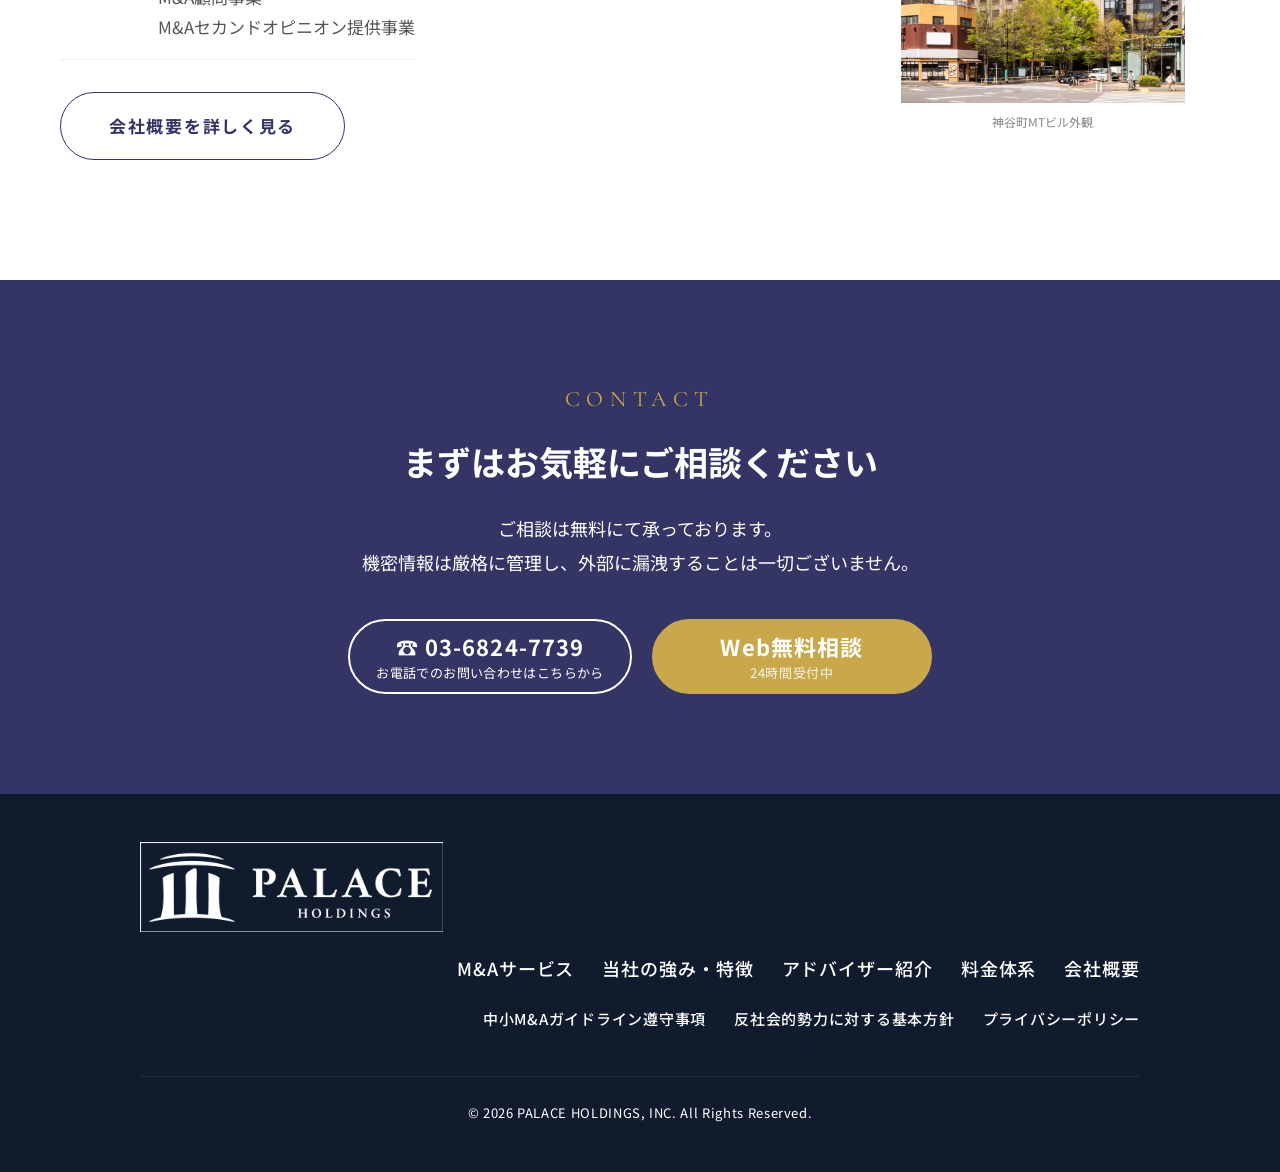
==== commit 1b5b2423: "Logo update: new logo (3-pillar style), navy color #343565, narrower header/footer - 新ロゴ（FIX_PALACE_" ====
--- a/index.html
+++ b/index.html
@@ -16,6 +16,8 @@
   <link rel="preconnect" href="https://fonts.gstatic.com" crossorigin>
   <link href="https://fonts.googleapis.com/css2?family=Cormorant+Garamond:wght@400;600;700&family=Noto+Sans+JP:wght@400;500;700&display=swap" rel="stylesheet">
   <link rel="stylesheet" href="css/style.css">
+  <link rel="icon" type="image/png" href="assets/images/ico_PALACE_LOGO.png">
+  <link rel="apple-touch-icon" href="assets/images/ico_PALACE_LOGO.png">
 </head>
 <body>
 
--- a/css/style.css
+++ b/css/style.css
@@ -1,5 +1,11 @@
 /* ===== RESET & BASE ===== */
 *, *::before, *::after { box-sizing: border-box; margin: 0; padding: 0; }
+
+/* ===== RESPONSIVE HELPERS ===== */
+.sp-only { display: none; }
+@media (max-width: 900px) {
+  .sp-only { display: inline; }
+}
 
 /* ===== SCROLL FADE-IN ===== */
 .fade-in {
@@ -16,8 +22,8 @@
 .fade-in-delay-3 { transition-delay: 0.45s; }
 
 :root {
-  --navy: #1B2A4A;
-  --navy-light: #243660;
+  --navy: #343565;
+  --navy-light: #4A4B7C;
   --gold: #C9A84C;
   --gold-light: #e0c070;
   --white: #FFFFFF;
@@ -119,7 +125,7 @@
   background: var(--white);
   display: flex;
   align-items: center;
-  padding: 0 60px;
+  padding: 0 120px;
   justify-content: space-between;
   box-shadow: 0 2px 20px rgba(0,0,0,0.08);
   min-height: 120px;
@@ -506,10 +512,10 @@
 footer {
   background: #111B2E;
   color: rgba(255,255,255,0.7);
-  padding: 48px 60px;
+  padding: 48px 120px;
 }
 .footer-inner {
-  max-width: 1200px;
+  max-width: 1000px;
   margin: 0 auto;
   display: flex;
   justify-content: space-between;
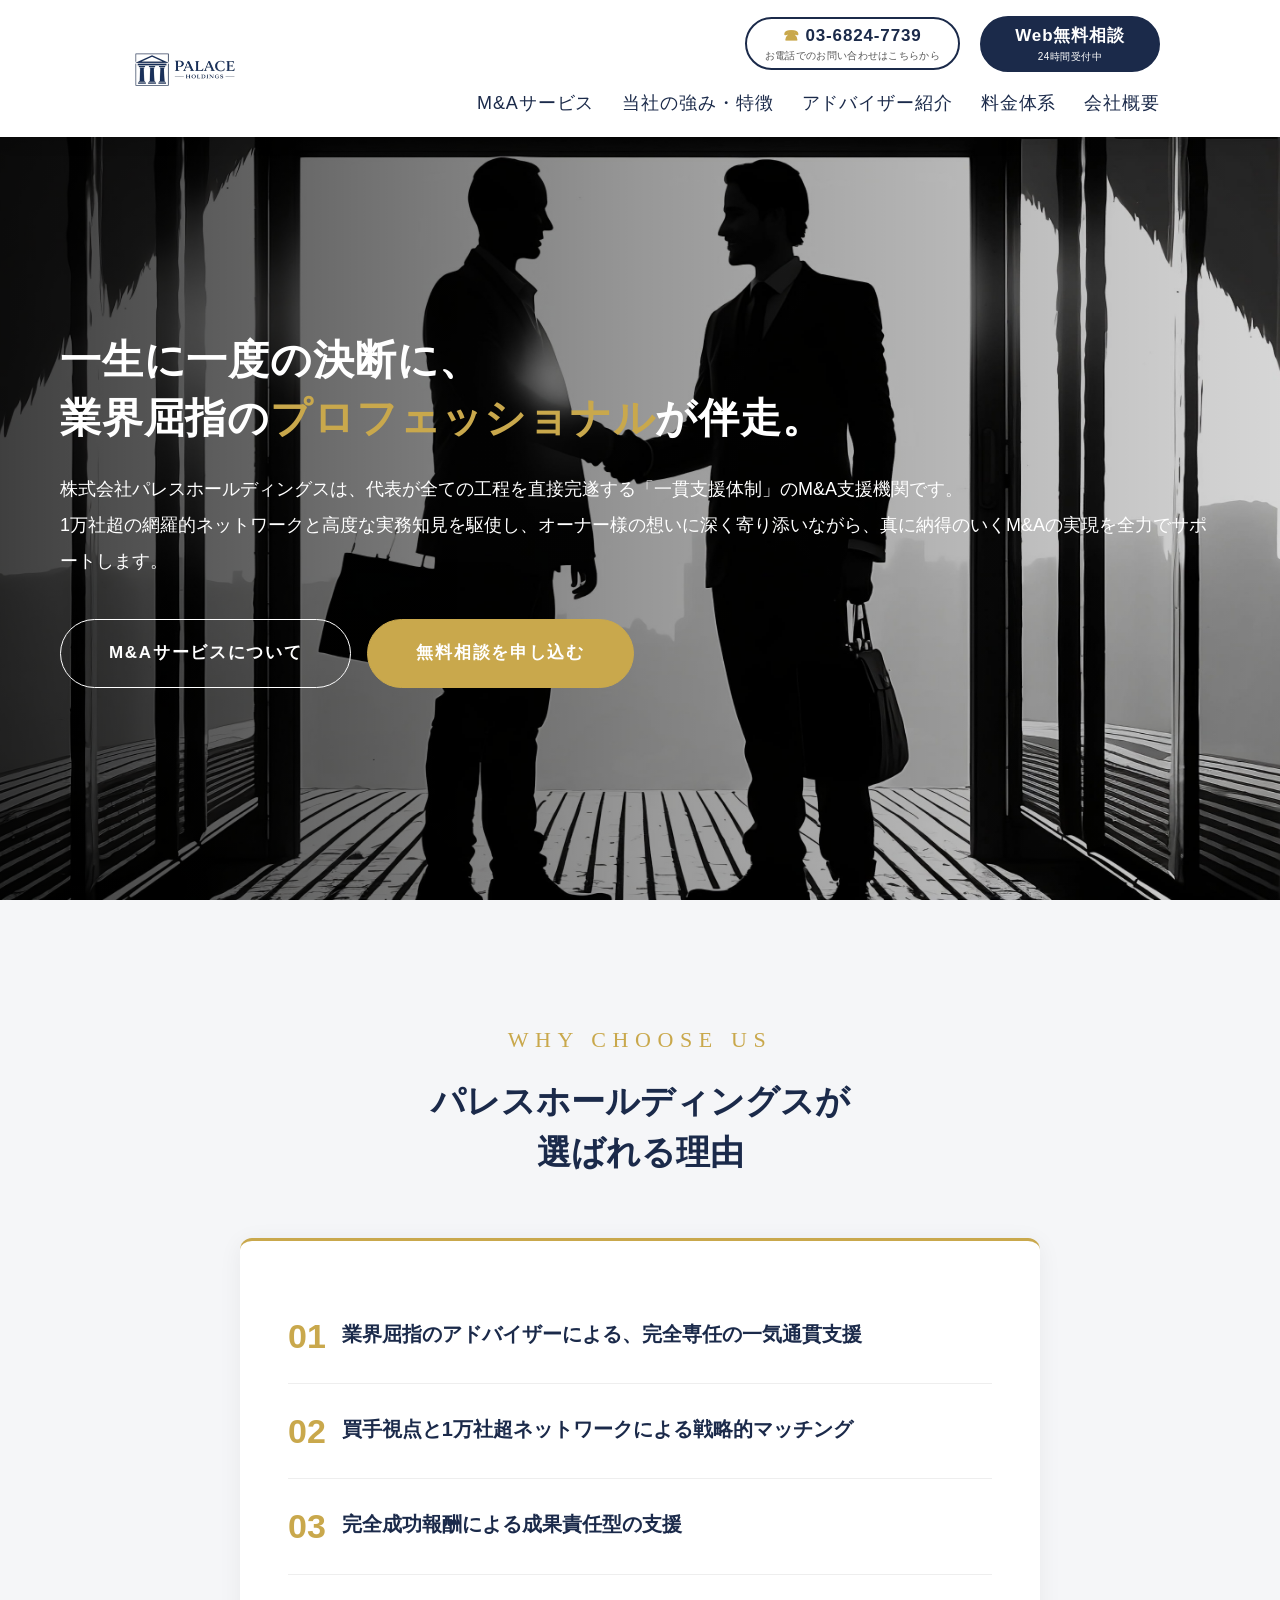
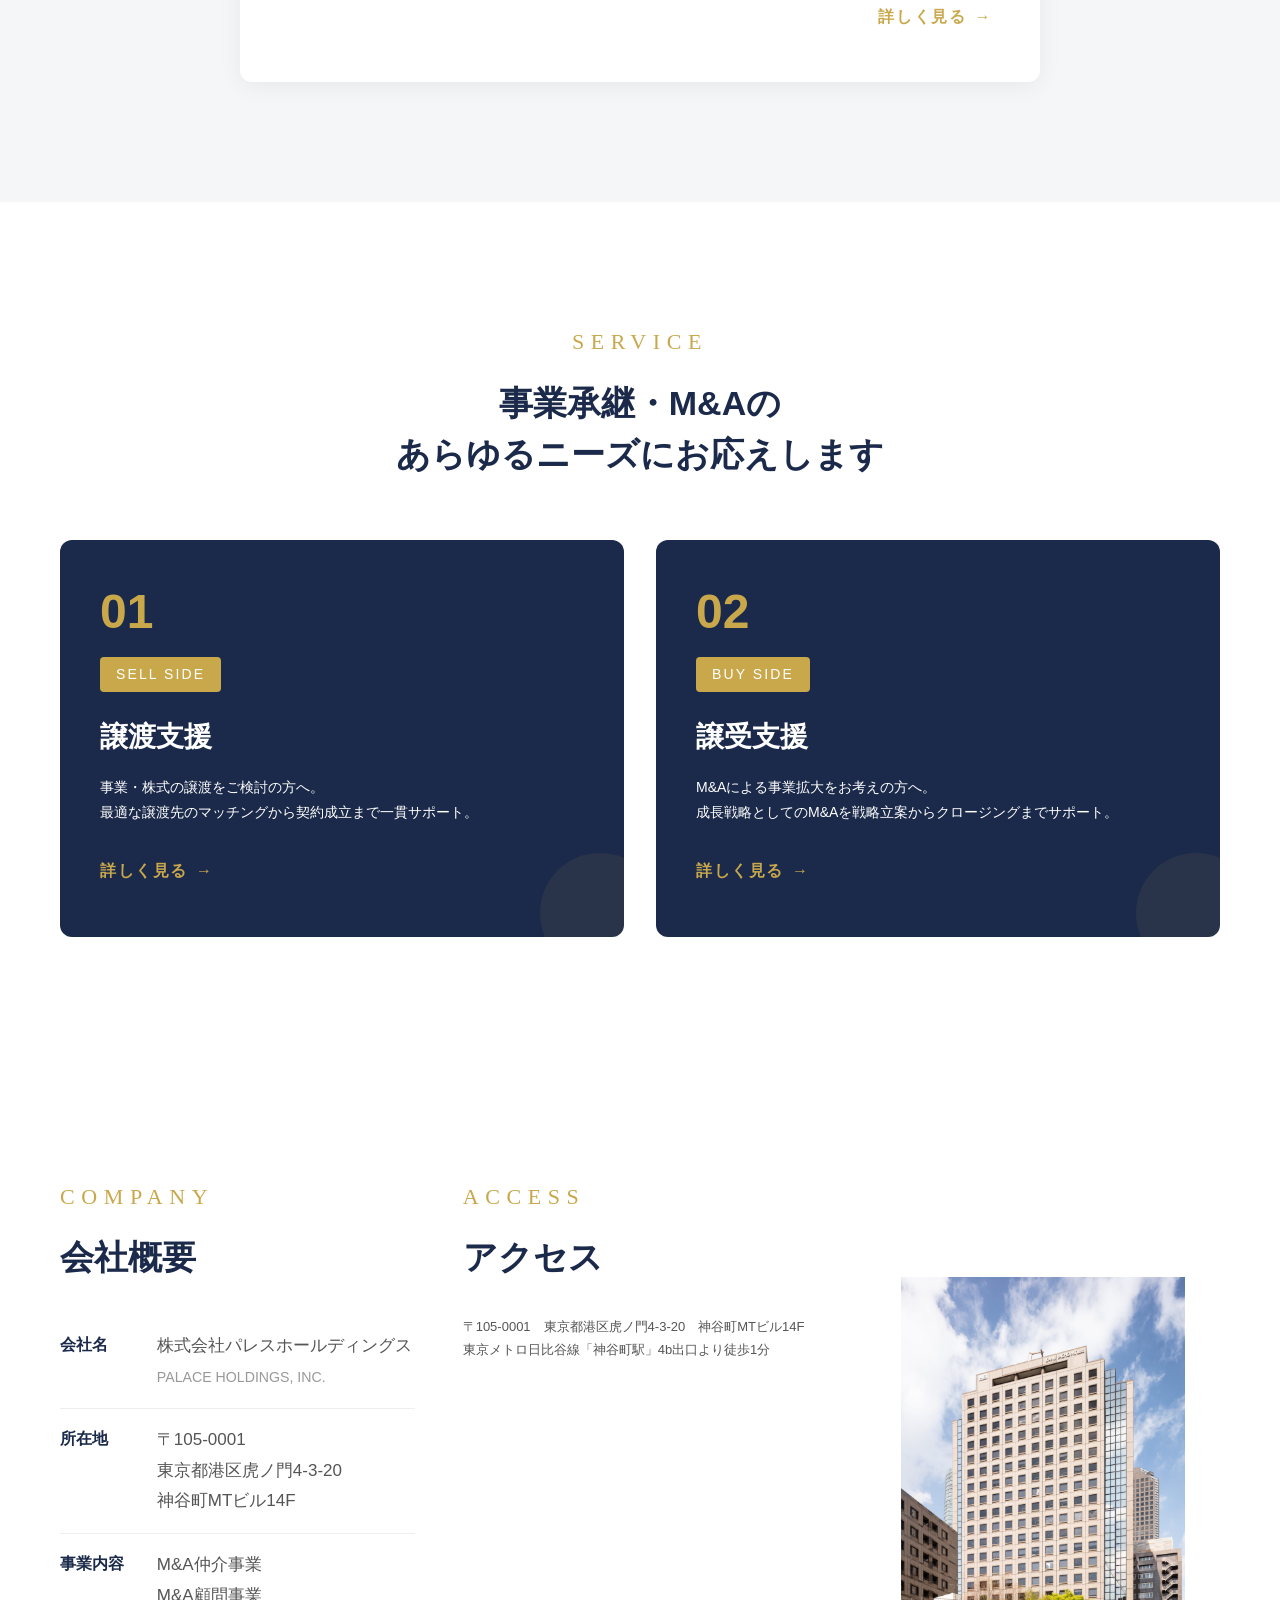
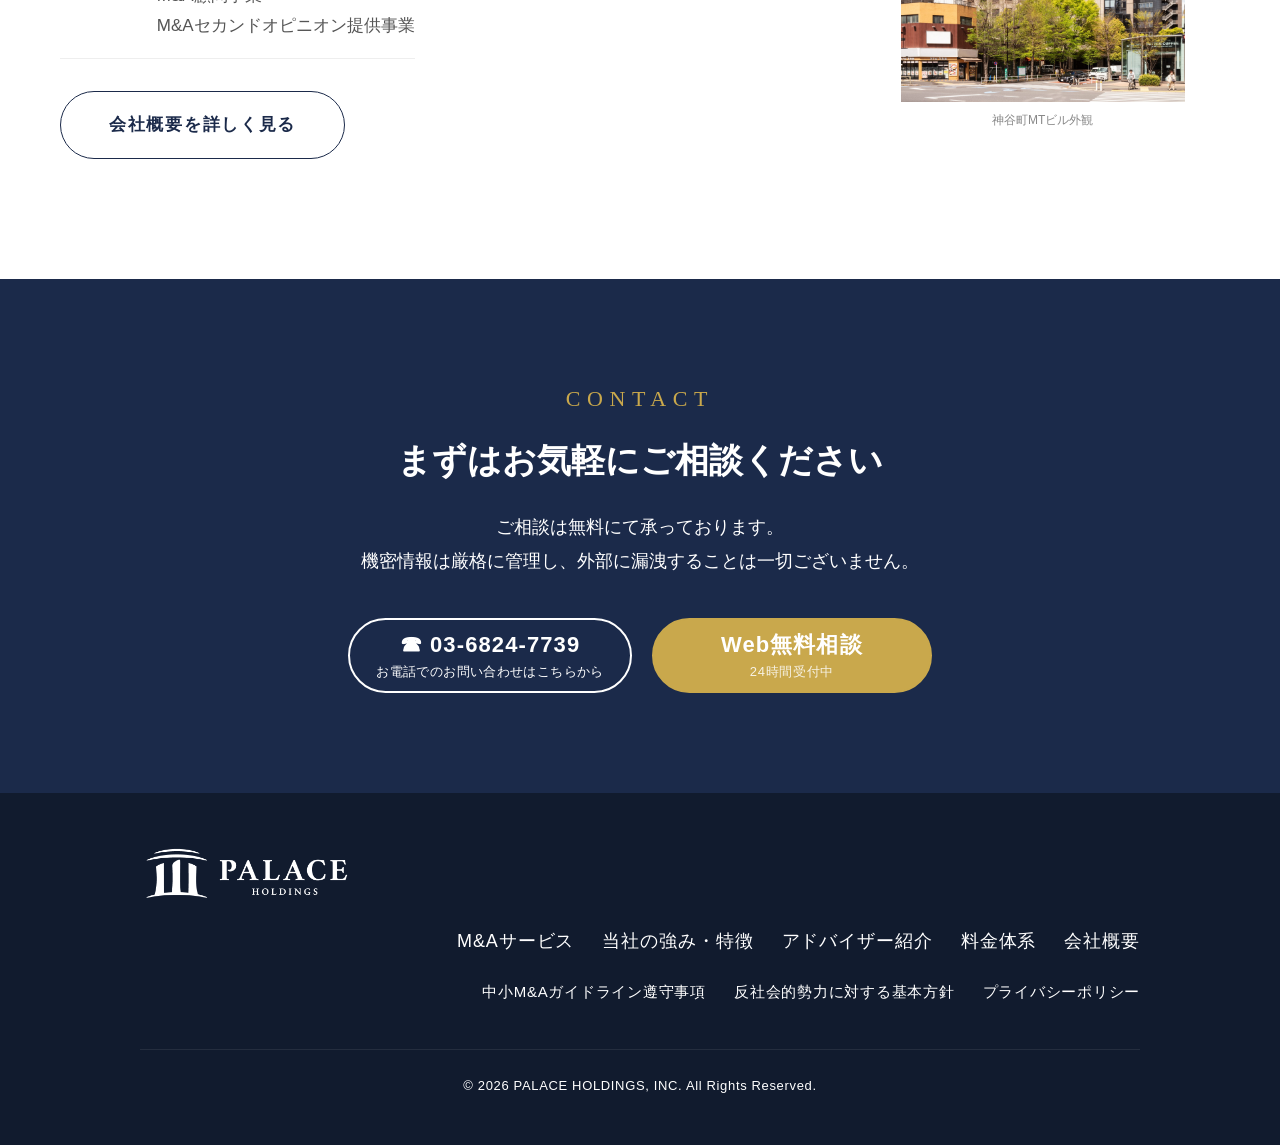
==== commit 8dc9cf4e: "Logo size unified, hero animation, XSS protection - ヘッダー・フッターロゴ統一: 64px - ヘッダー高さ縮小: 100px → 84px - ヒ" ====
--- a/index.html
+++ b/index.html
@@ -11,6 +11,9 @@
   </script>
   <meta charset="UTF-8">
   <meta name="viewport" content="width=device-width, initial-scale=1.0">
+  <meta http-equiv="Content-Security-Policy" content="default-src 'self'; script-src 'self' 'unsafe-inline' https://www.googletagmanager.com https://www.google-analytics.com; style-src 'self' 'unsafe-inline' https://fonts.googleapis.com; font-src 'self' https://fonts.gstatic.com; img-src 'self' data: https:; frame-src https://www.google.com https://docs.google.com; connect-src 'self' https://www.google-analytics.com https://www.googletagmanager.com https://*.analytics.google.com;">
+  <meta http-equiv="X-Content-Type-Options" content="nosniff">
+  <meta name="referrer" content="strict-origin-when-cross-origin">
   <title>PALACE HOLDINGS, INC. | M&A仲介・顧問事業</title>
   <link rel="preconnect" href="https://fonts.googleapis.com">
   <link rel="preconnect" href="https://fonts.gstatic.com" crossorigin>
--- a/css/style.css
+++ b/css/style.css
@@ -22,8 +22,8 @@
 .fade-in-delay-3 { transition-delay: 0.45s; }
 
 :root {
-  --navy: #343565;
-  --navy-light: #4A4B7C;
+  --navy: #1B2A4A;
+  --navy-light: #243660;
   --gold: #C9A84C;
   --gold-light: #e0c070;
   --white: #FFFFFF;
@@ -128,7 +128,7 @@
   padding: 0 120px;
   justify-content: space-between;
   box-shadow: 0 2px 20px rgba(0,0,0,0.08);
-  min-height: 120px;
+  min-height: 84px;
 }
 .header-logo {
   display: flex;
@@ -136,7 +136,7 @@
   flex-shrink: 0;
 }
 .header-logo img {
-  height: 100px;
+  height: 64px;
   width: auto;
   display: block;
 }
@@ -173,38 +173,38 @@
   line-height: 1.3;
   border: 2px solid var(--navy);
   border-radius: 60px;
-  padding: 10px 26px;
+  padding: 6px 18px;
   display: flex;
   flex-direction: column;
   align-items: center;
   justify-content: center;
-  min-height: 56px;
-  min-width: 220px;
+  min-height: 44px;
+  min-width: 180px;
   transition: all 0.4s ease;
 }
 .header-tel {
   font-family: var(--font-ja);
-  font-size: 22px;
+  font-size: 17px;
   color: var(--navy);
   font-weight: 700;
   letter-spacing: 0.05em;
   display: block;
 }
-.header-tel::before { content: '☎ '; color: var(--gold); font-size: 20px; }
+.header-tel::before { content: '☎ '; color: var(--gold); font-size: 16px; }
 .header-tel:hover { color: var(--gold); }
 .header-tel-sub {
   display: block;
-  font-size: 12px;
+  font-size: 10px;
   color: #555;
-  margin-top: 4px;
+  margin-top: 2px;
   letter-spacing: 0.03em;
   white-space: nowrap;
 }
 .header-consult-btn {
   background: var(--navy);
   color: var(--white);
-  padding: 10px 26px;
-  font-size: 22px;
+  padding: 6px 18px;
+  font-size: 17px;
   font-weight: 700;
   letter-spacing: 0.05em;
   transition: all 0.4s ease;
@@ -216,13 +216,13 @@
   border: 2px solid var(--navy);
   border-radius: 60px;
   line-height: 1.4;
-  min-height: 56px;
-  min-width: 220px;
+  min-height: 44px;
+  min-width: 180px;
 }
 .header-consult-btn:hover { background: var(--gold); border-color: var(--gold); }
 .header-consult-sub {
   display: block;
-  font-size: 12px;
+  font-size: 10px;
   font-weight: 400;
   letter-spacing: 0.05em;
   color: var(--white);
@@ -232,18 +232,35 @@
 /* ===== HERO ===== */
 .hero {
   min-height: 100vh;
-  background: url('../assets/images/top-handshake.jpg') center center / cover no-repeat;
   display: flex;
   align-items: center;
   position: relative;
   overflow: hidden;
   padding-top: 120px;
+  background: var(--navy);
 }
 .hero::before {
   content: '';
   position: absolute;
   top: 0; left: 0; right: 0; bottom: 0;
+  background: url('../assets/images/top-handshake.jpg') center center / cover no-repeat;
+  animation: heroKenBurns 20s ease-out infinite alternate;
+  transition: transform 0.8s ease;
+  z-index: 0;
+}
+.hero:hover::before {
+  transform: scale(1.05);
+}
+.hero::after {
+  content: '';
+  position: absolute;
+  top: 0; left: 0; right: 0; bottom: 0;
   background: linear-gradient(to right, rgba(0,0,0,0.75) 0%, rgba(0,0,0,0.4) 50%, rgba(0,0,0,0.15) 100%);
+  z-index: 0;
+}
+@keyframes heroKenBurns {
+  from { transform: scale(1.0); }
+  to { transform: scale(1.08); }
 }
 .hero-inner {
   max-width: 1400px;
@@ -261,15 +278,29 @@
   line-height: 1.4;
   margin-bottom: 24px;
   letter-spacing: 0.02em;
+  opacity: 0;
+  animation: heroSlideUp 1.2s cubic-bezier(0.2, 0.8, 0.2, 1) 0.4s forwards;
 }
 .hero-title span { color: var(--gold); }
+@keyframes heroSlideUp {
+  from { opacity: 0; transform: translateY(40px); }
+  to { opacity: 1; transform: translateY(0); }
+}
 .hero-desc {
   color: var(--white);
   font-size: 18px;
   line-height: 2;
   margin-bottom: 40px;
-}
-.hero-btns { display: flex; gap: 16px; flex-wrap: wrap; }
+  opacity: 0;
+  animation: heroSlideUp 1.2s cubic-bezier(0.2, 0.8, 0.2, 1) 0.8s forwards;
+}
+.hero-btns {
+  display: flex;
+  gap: 16px;
+  flex-wrap: wrap;
+  opacity: 0;
+  animation: heroSlideUp 1.2s cubic-bezier(0.2, 0.8, 0.2, 1) 1.2s forwards;
+}
 .btn-cta-hero {
   background: var(--navy);
   color: var(--white);
@@ -513,6 +544,11 @@
   background: #111B2E;
   color: rgba(255,255,255,0.7);
   padding: 48px 120px;
+}
+.footer-logo img {
+  height: 64px !important;
+  width: auto;
+  filter: brightness(0) invert(1);
 }
 .footer-inner {
   max-width: 1000px;
@@ -914,7 +950,8 @@
   }
 
   /* Hero */
-  .hero { padding-top: 72px; background-position: center 70%; }
+  .hero { padding-top: 72px; }
+  .hero::before { background-position: center 70%; }
   .hero-inner { padding: 48px 24px; }
   .hero-title { font-size: 28px; }
   .hero-desc { font-size: 15px; }
@@ -955,10 +992,13 @@
   .fee-block-title { font-size: 18px; white-space: normal; }
 
   /* Footer */
+  footer { padding: 40px 24px; }
   .footer-inner { flex-direction: column; align-items: center; text-align: center; }
+  .footer-logo img { height: 60px !important; width: auto; }
   .footer-nav { flex-wrap: wrap; justify-content: center; }
   .footer-nav-main a { display: block; width: 100%; text-align: center; }
   .footer-nav-main .footer-nav-inline { display: flex; justify-content: center; gap: 28px; width: 100%; }
+  .footer-nav-sub a { white-space: normal; text-align: center; }
   .footer-copy { font-size: 11px; white-space: nowrap; }
   .contact-layout { grid-template-columns: 1fr; gap: 40px; }
   .contact-form-wrap { padding: 32px 20px; }
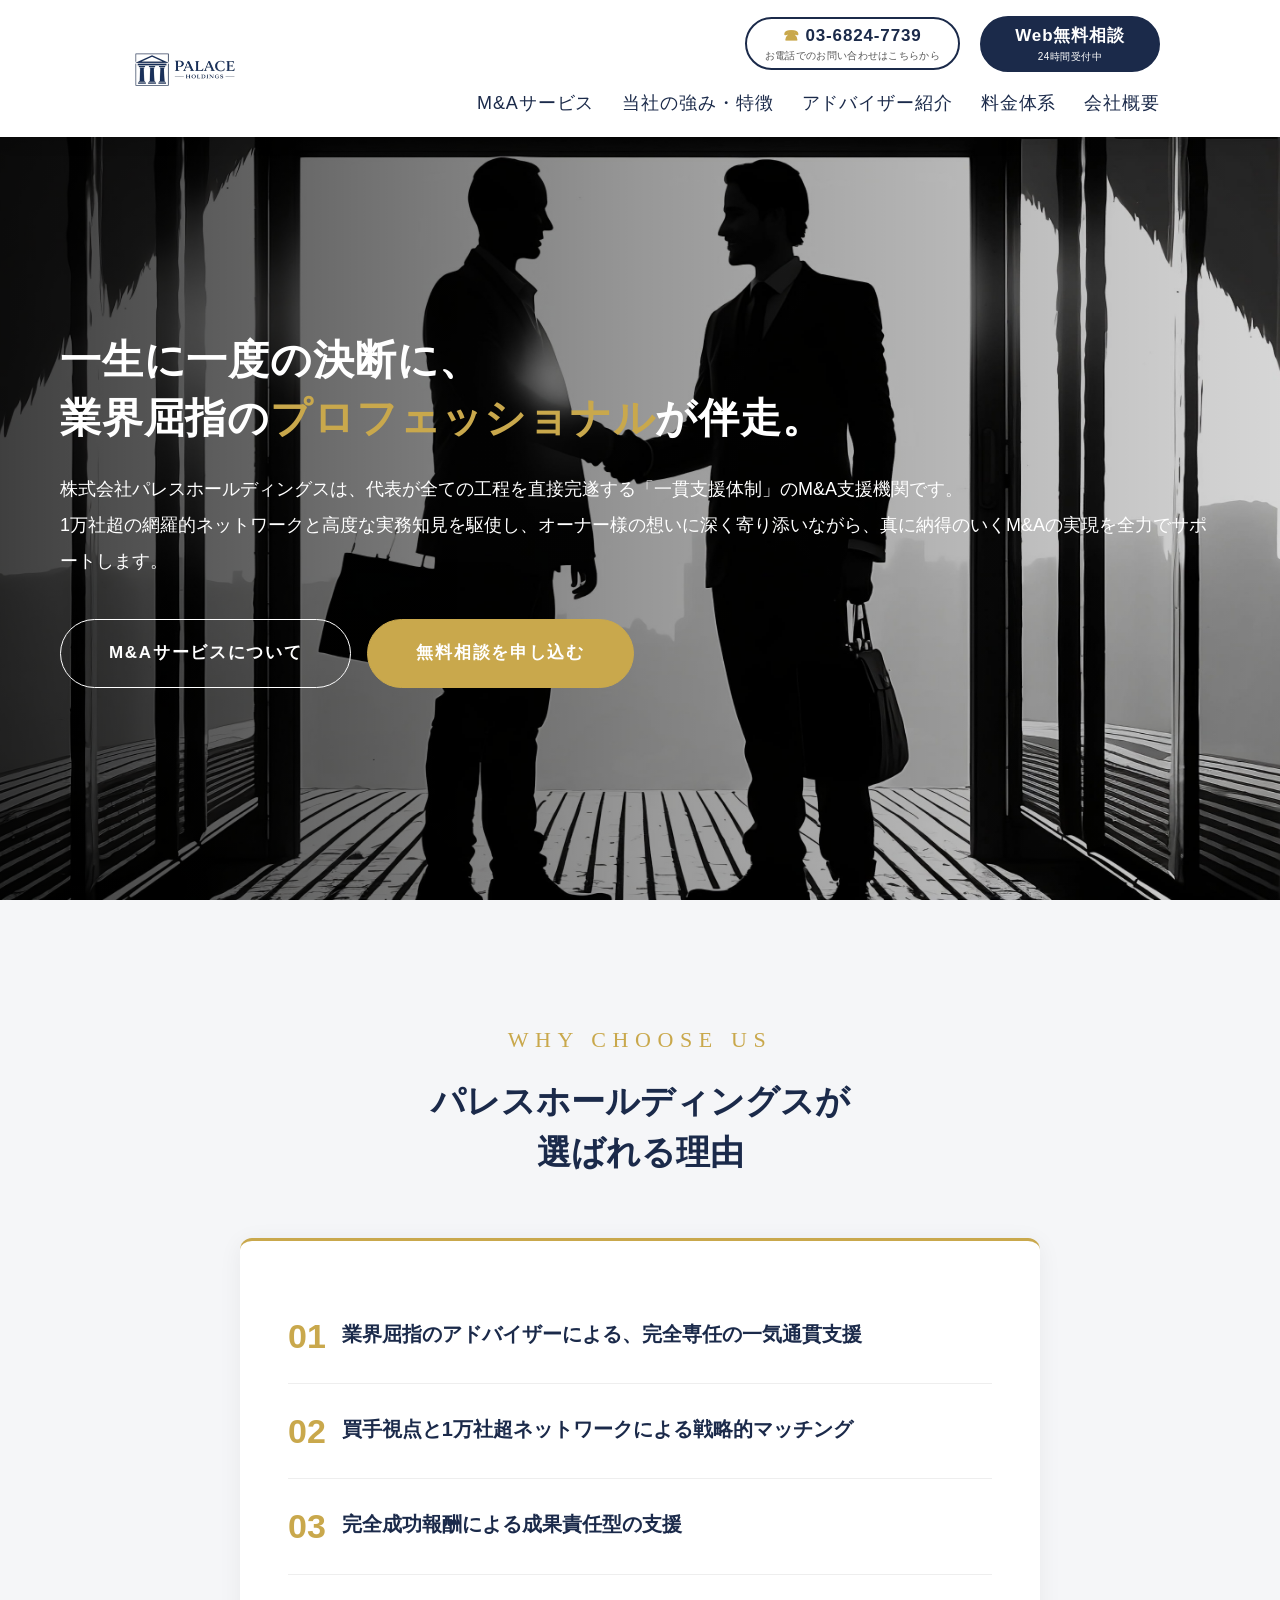
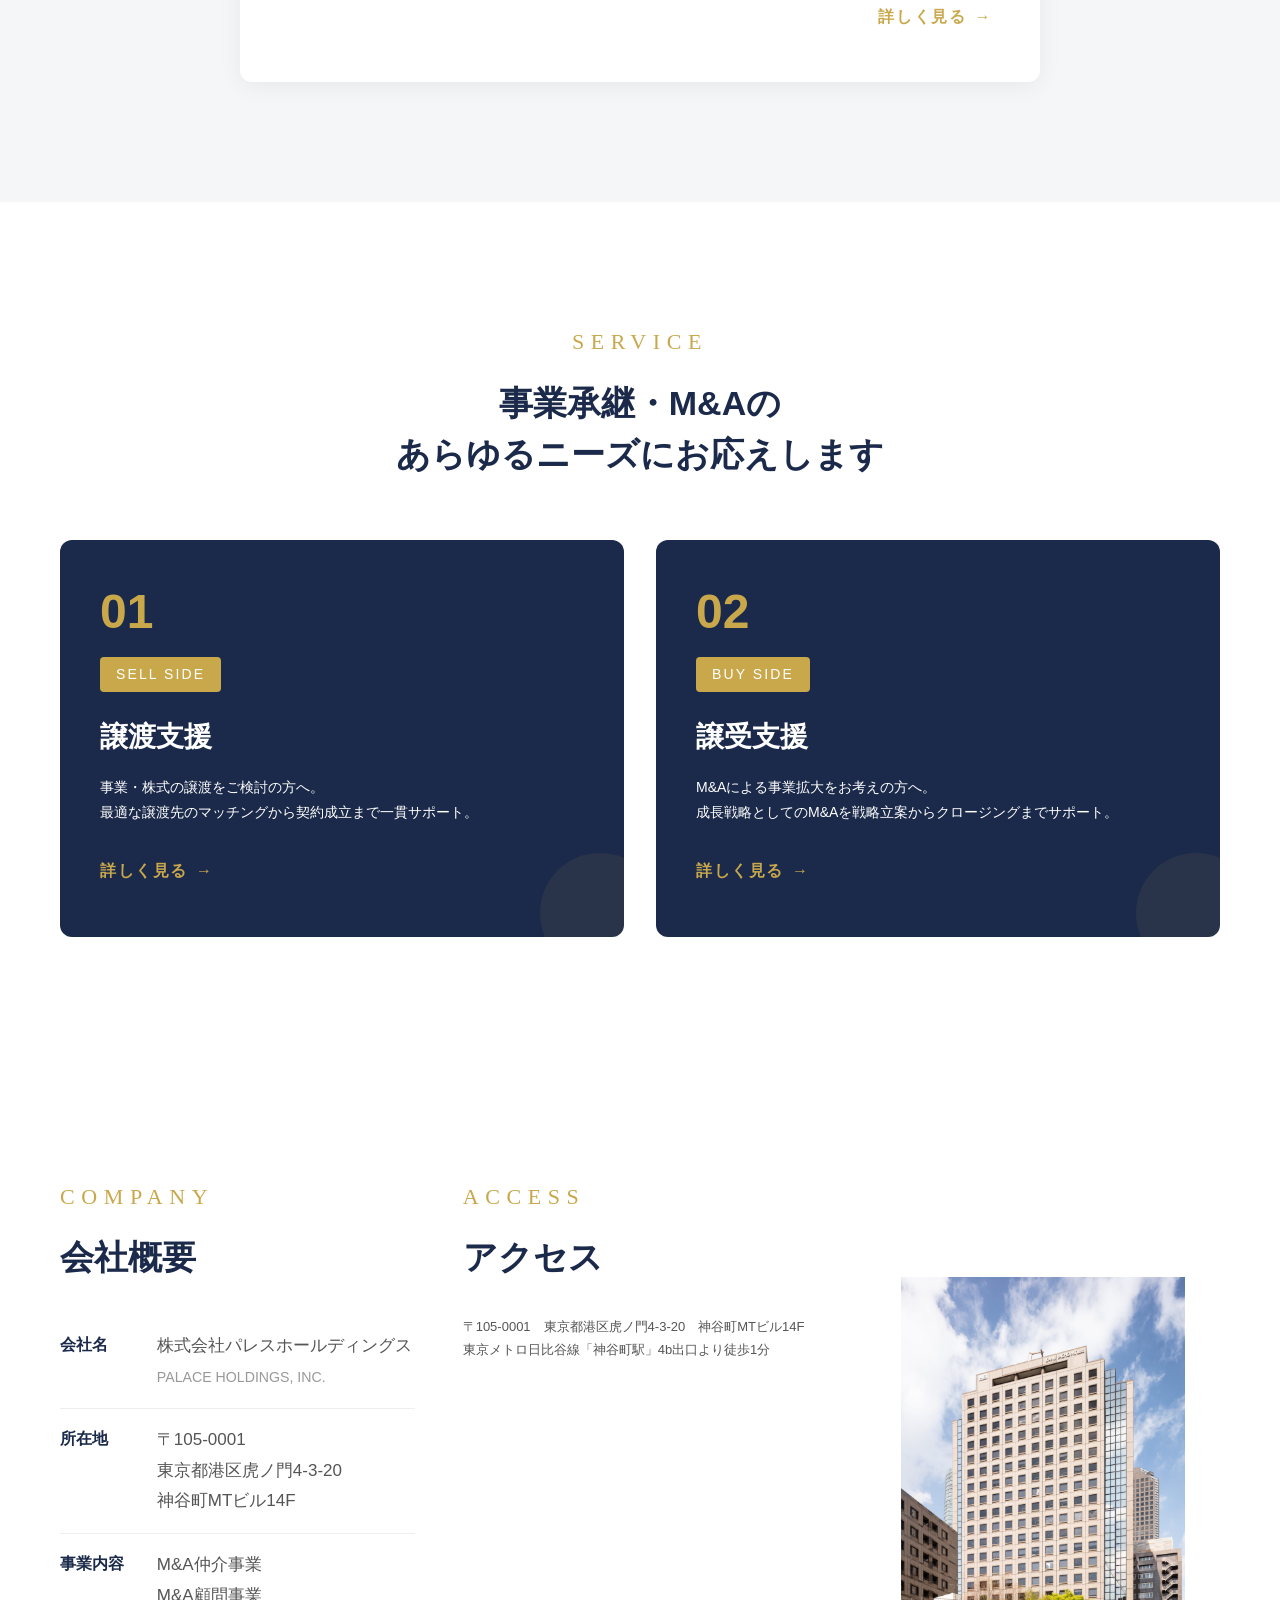
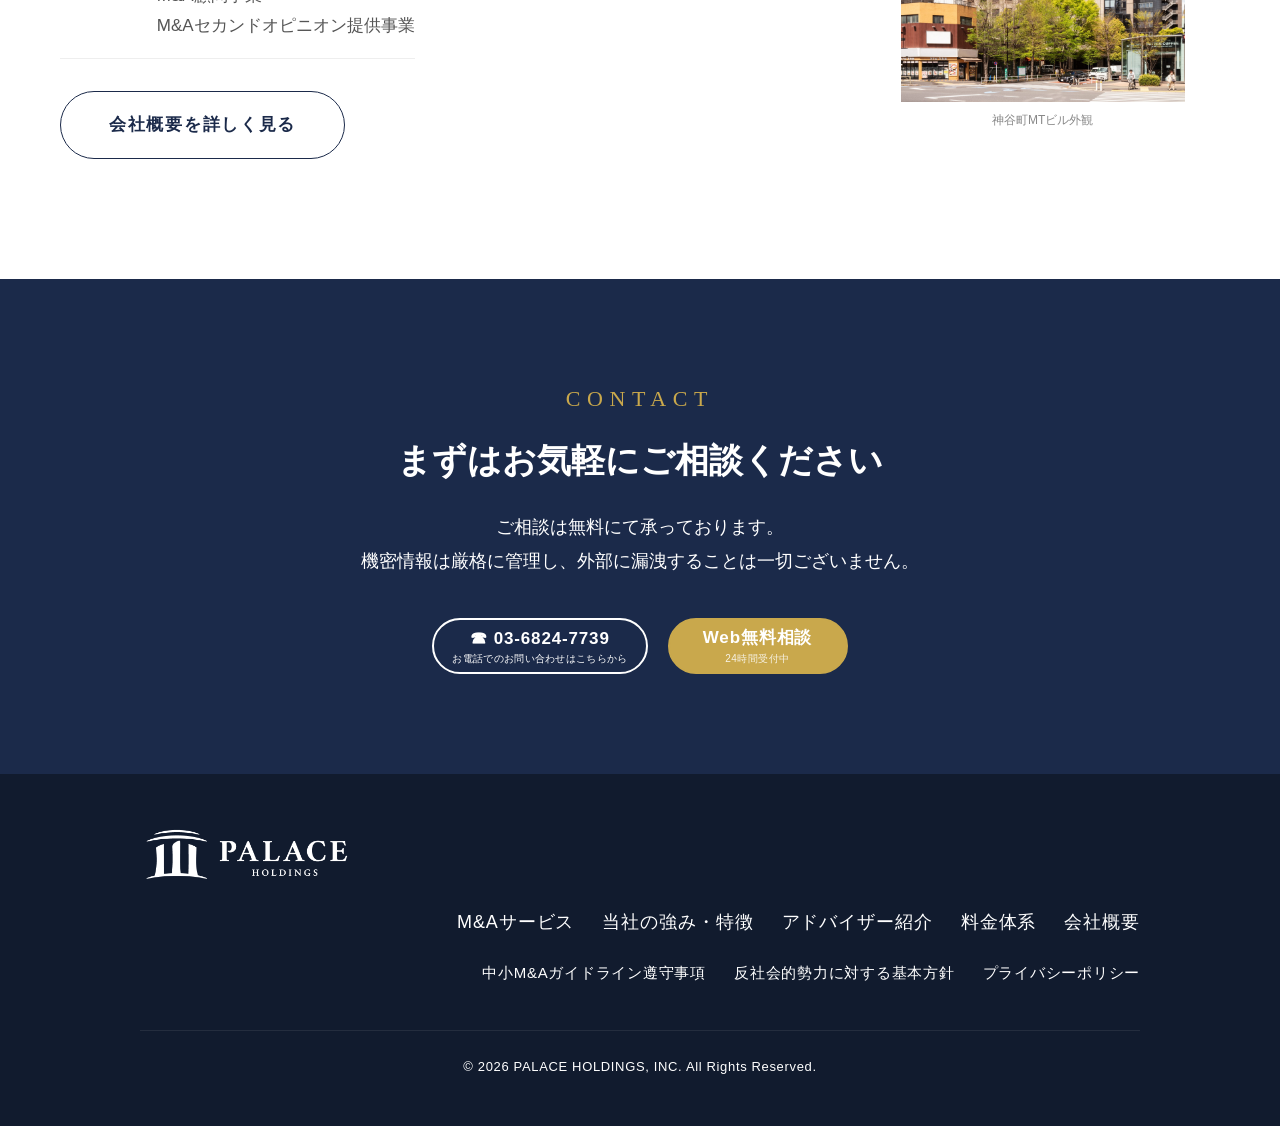
==== commit c13606cb: "Cursor follower: mix-blend-mode stalker (color inversion) - ファビコン画像方式をやめてシンプルな白円に - mix-blend-mode: " ====
--- a/index.html
+++ b/index.html
@@ -23,6 +23,7 @@
   <link rel="apple-touch-icon" href="assets/images/ico_PALACE_LOGO.png">
 </head>
 <body>
+<div class="cursor-follower" id="cursorFollower"><img src="assets/images/ico_PALACE_LOGO.png" alt=""></div>
 
 <header>
   <a href="index.html" class="header-logo">
@@ -159,7 +160,9 @@
         </div>
       </div>
       <div class="fade-in fade-in-delay-2" style="padding-top:100px;">
-        <img src="assets/images/ビル画像.jpg" alt="神谷町MTビル" style="width:80%;display:block;margin:0 auto;">
+        <div class="zoom-img" style="width:80%;margin:0 auto;">
+          <img src="assets/images/ビル画像.jpg" alt="神谷町MTビル">
+        </div>
         <p style="font-size:12px;color:#888;margin-top:8px;text-align:center;">神谷町MTビル外観</p>
       </div>
     </div>
@@ -229,6 +232,38 @@
     },{threshold:0.15});
     fadeEls.forEach(function(el){obs.observe(el);});
   }
+
+  // Cursor follower (PC only)
+  (function(){
+    var cf = document.getElementById('cursorFollower');
+    if (!cf || matchMedia('(pointer: coarse)').matches) return;
+    var x = 0, y = 0, tx = 0, ty = 0;
+    document.addEventListener('mousemove', function(e){
+      tx = e.clientX; ty = e.clientY;
+      cf.classList.add('visible');
+    });
+    document.addEventListener('mouseleave', function(){ cf.classList.remove('visible'); });
+    document.addEventListener('mouseover', function(e){
+      var t = e.target;
+      if (t.closest && t.closest('a, button, .cta-tel-block, .service-card, .strength-item, .header-tel-block')) {
+        cf.classList.add('hover-active');
+      }
+    });
+    document.addEventListener('mouseout', function(e){
+      var t = e.target;
+      if (t.closest && t.closest('a, button, .cta-tel-block, .service-card, .strength-item, .header-tel-block')) {
+        cf.classList.remove('hover-active');
+      }
+    });
+    function tick(){
+      x += (tx - x) * 0.18;
+      y += (ty - y) * 0.18;
+      cf.style.left = x + 'px';
+      cf.style.top = y + 'px';
+      requestAnimationFrame(tick);
+    }
+    tick();
+  })();
 </script>
 </body>
 </html>
--- a/css/style.css
+++ b/css/style.css
@@ -5,6 +5,47 @@
 .sp-only { display: none; }
 @media (max-width: 900px) {
   .sp-only { display: inline; }
+}
+
+/* ===== HOVER ZOOM IMAGE ===== */
+.zoom-img {
+  overflow: hidden;
+  display: block;
+}
+.zoom-img img {
+  transition: transform 0.6s cubic-bezier(0.2, 0.8, 0.2, 1);
+  display: block;
+  width: 100%;
+}
+.zoom-img:hover img {
+  transform: scale(1.08);
+}
+
+/* ===== CURSOR FOLLOWER (mix-blend-mode stalker) ===== */
+.cursor-follower {
+  position: fixed;
+  top: 0;
+  left: 0;
+  width: 32px;
+  height: 32px;
+  background: #fff;
+  border-radius: 50%;
+  pointer-events: none;
+  z-index: 9999;
+  mix-blend-mode: difference;
+  opacity: 0;
+  transform: translate(-50%, -50%);
+  transition: opacity 0.3s ease, width 0.25s ease, height 0.25s ease;
+  will-change: left, top;
+}
+.cursor-follower.visible { opacity: 1; }
+.cursor-follower.hover-active {
+  width: 72px;
+  height: 72px;
+}
+.cursor-follower img { display: none; }
+@media (max-width: 900px), (pointer: coarse) {
+  .cursor-follower { display: none; }
 }
 
 /* ===== SCROLL FADE-IN ===== */
@@ -502,8 +543,8 @@
   color: var(--white);
   border: 2px solid var(--gold);
   border-radius: 60px;
-  padding: 10px 26px;
-  font-size: 22px;
+  padding: 6px 18px;
+  font-size: 17px;
   font-weight: 700;
   letter-spacing: 0.05em;
   display: flex;
@@ -511,33 +552,33 @@
   align-items: center;
   justify-content: center;
   text-align: center;
-  min-height: 64px;
-  min-width: 280px;
+  min-height: 44px;
+  min-width: 180px;
   line-height: 1.4;
   transition: all 0.3s;
 }
 .cta-consult-btn:hover { background: var(--navy-light); border-color: var(--navy-light); }
-.cta-consult-sub { display: block; font-size: 13px; font-weight: 400; letter-spacing: 0.05em; color: rgba(255,255,255,0.85); margin-top: 2px; }
+.cta-consult-sub { display: block; font-size: 10px; font-weight: 400; letter-spacing: 0.05em; color: rgba(255,255,255,0.85); margin-top: 2px; }
 .cta-tel-block {
   text-align: center;
   line-height: 1.3;
   border: 2px solid var(--white);
   border-radius: 60px;
-  padding: 10px 26px;
+  padding: 6px 18px;
   display: flex;
   flex-direction: column;
   align-items: center;
   justify-content: center;
-  min-height: 64px;
-  min-width: 280px;
+  min-height: 44px;
+  min-width: 180px;
   transition: all 0.3s;
   cursor: pointer;
   text-decoration: none;
   color: var(--white);
 }
 .cta-tel-block:hover { background: var(--navy-light); border-color: var(--navy-light); }
-.cta-tel-block span { display: block; font-size: 13px; color: var(--white); margin-top: 4px; letter-spacing: 0.03em; white-space: nowrap; }
-.cta-tel-block .cta-tel-num { font-family: var(--font-ja); font-size: 22px; color: var(--white); font-weight: 700; letter-spacing: 0.05em; margin-top: 0; }
+.cta-tel-block span { display: block; font-size: 10px; color: var(--white); margin-top: 2px; letter-spacing: 0.03em; white-space: nowrap; }
+.cta-tel-block .cta-tel-num { font-family: var(--font-ja); font-size: 17px; color: var(--white); font-weight: 700; letter-spacing: 0.05em; margin-top: 0; }
 
 /* ===== FOOTER ===== */
 footer {
@@ -884,7 +925,7 @@
 @media (max-width: 900px) {
   /* Header */
   header { padding: 0 20px; min-height: 0; height: 72px; }
-  .header-logo img { height: 64px; }
+  .header-logo img { height: 48px; }
   .header-right { display: none; } /* CTAとナビは非表示、ハンバーガーで代替 */
 
   /* ハンバーガーメニュー */
@@ -997,7 +1038,8 @@
   .footer-logo img { height: 60px !important; width: auto; }
   .footer-nav { flex-wrap: wrap; justify-content: center; }
   .footer-nav-main a { display: block; width: 100%; text-align: center; }
-  .footer-nav-main .footer-nav-inline { display: flex; justify-content: center; gap: 28px; width: 100%; }
+  .footer-nav-main .footer-nav-inline { display: flex; justify-content: center; gap: 16px; width: 100%; }
+  .footer-nav-main .footer-nav-inline a { width: auto; display: inline-block; }
   .footer-nav-sub a { white-space: normal; text-align: center; }
   .footer-copy { font-size: 11px; white-space: nowrap; }
   .contact-layout { grid-template-columns: 1fr; gap: 40px; }
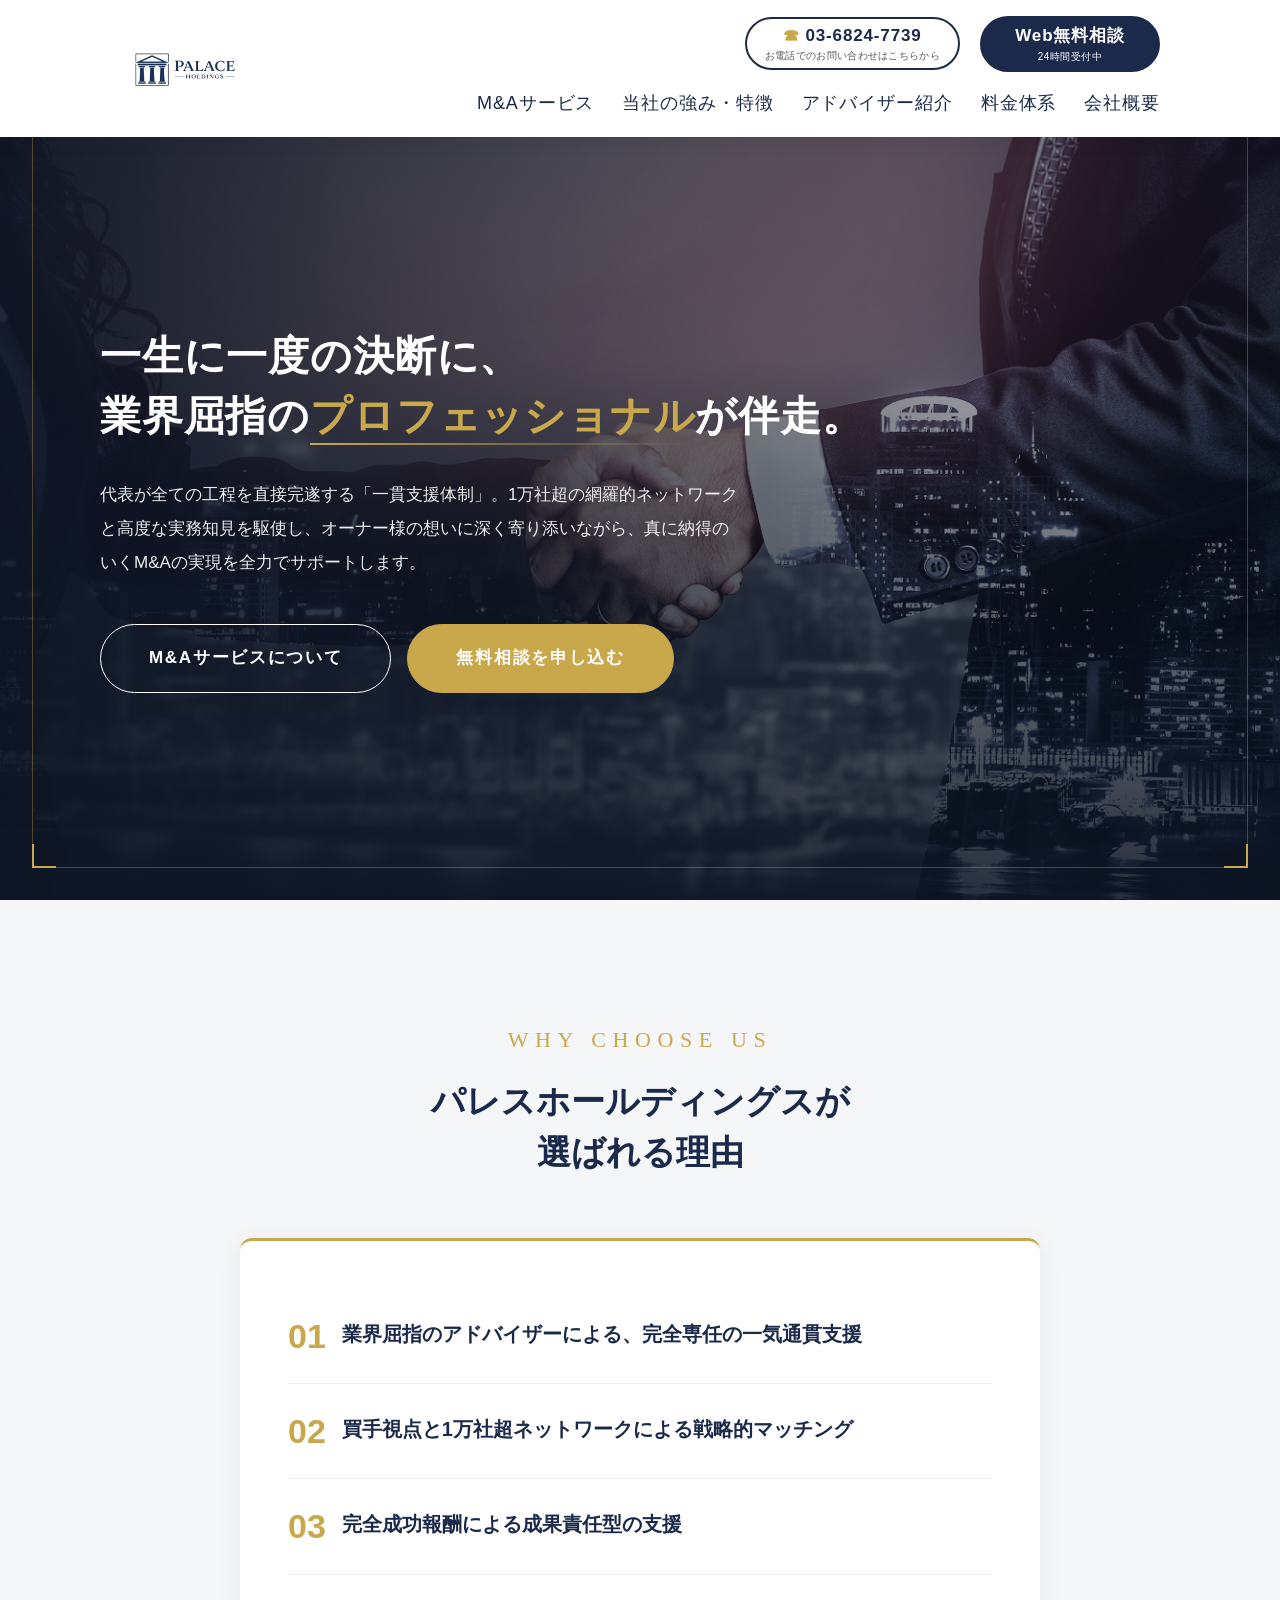
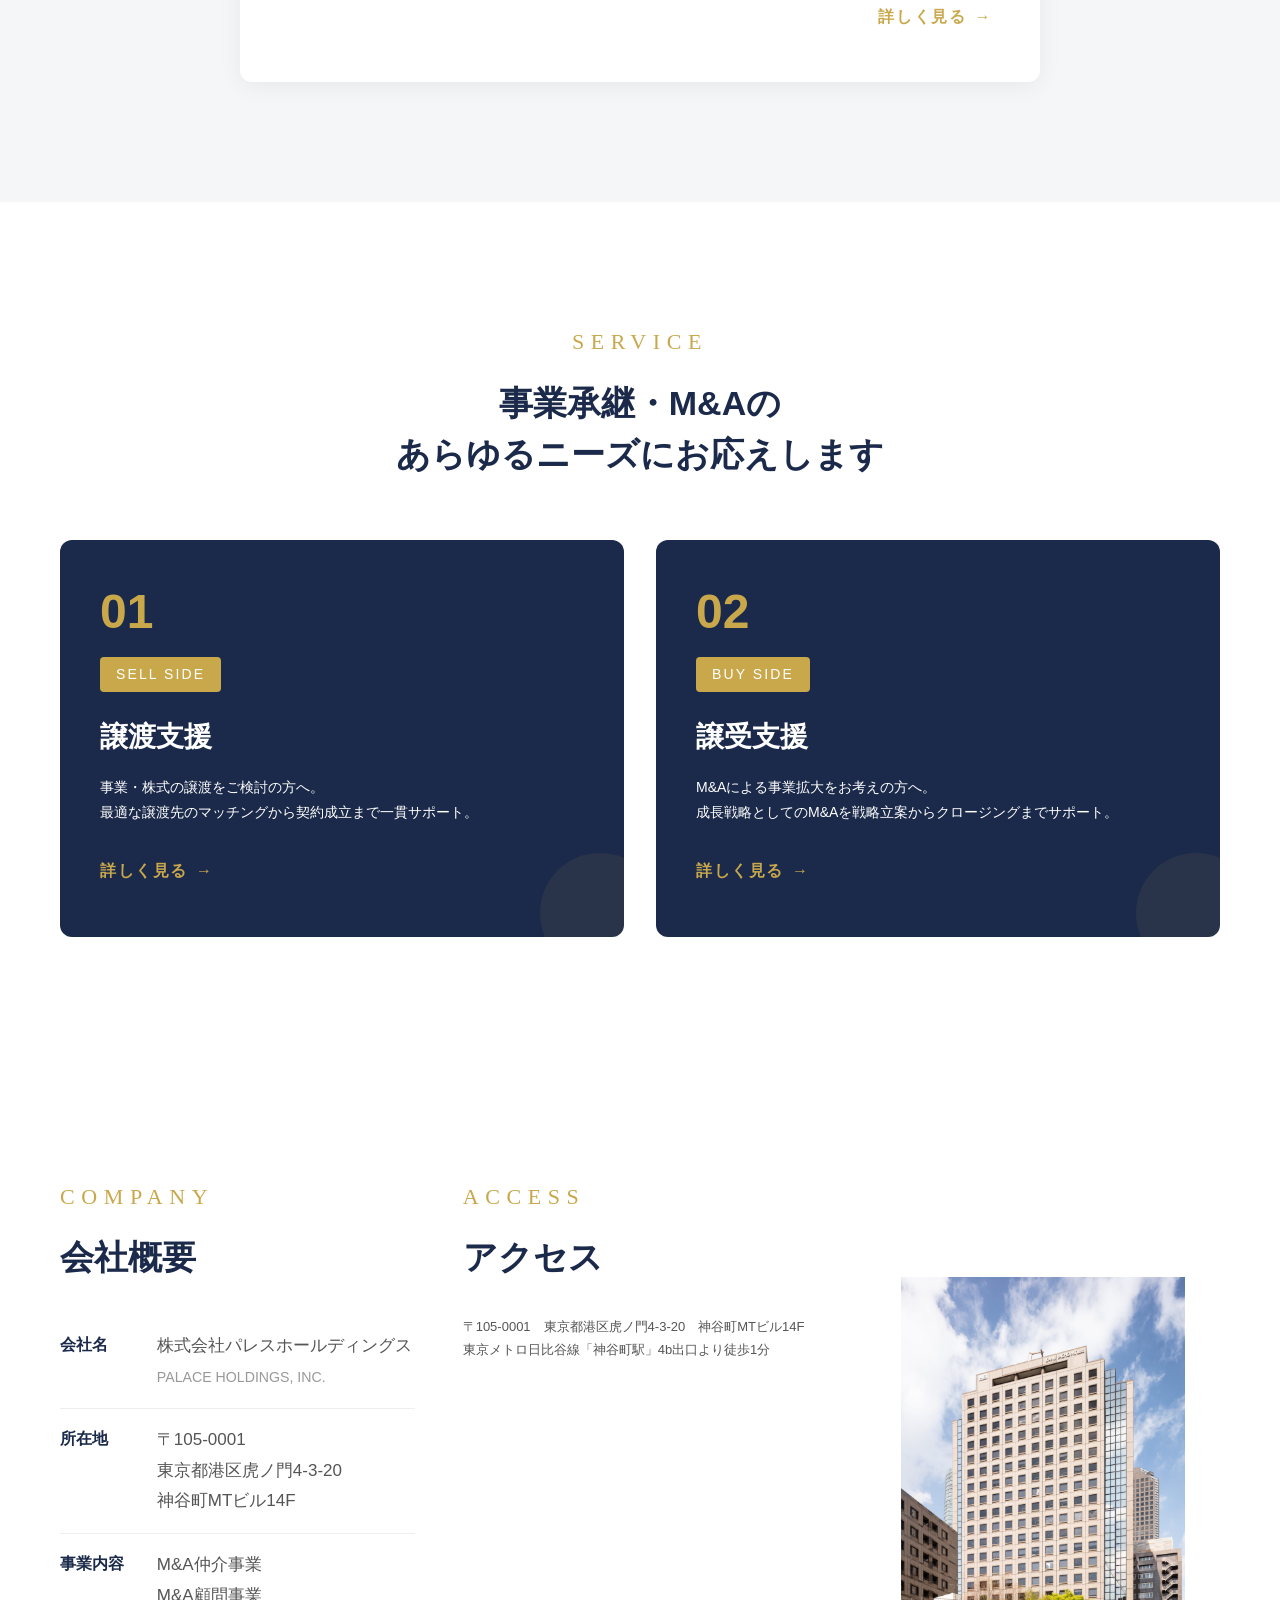
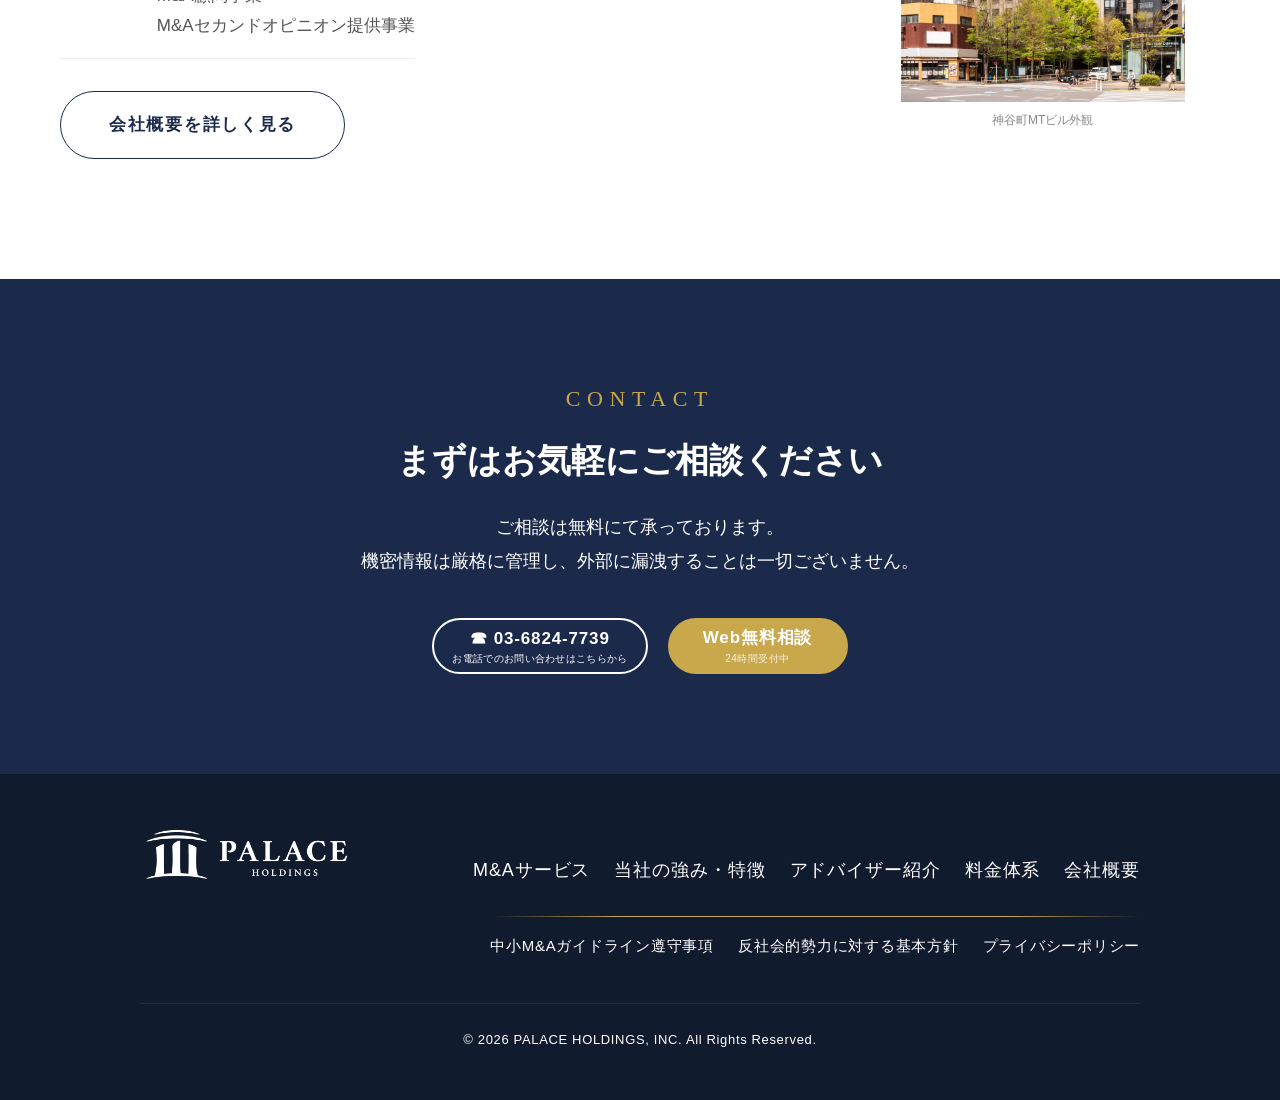
==== commit 2adefe7b: "Hero merge from new design system + button hover scale + footer divider - ヒーロー差し替え（handshake-citysca" ====
--- a/index.html
+++ b/index.html
@@ -66,6 +66,9 @@
 
 <!-- HERO -->
 <section class="hero">
+  <div class="hero-frame-border"></div>
+  <div class="hero-frame-corner tl"></div><div class="hero-frame-corner tr"></div>
+  <div class="hero-frame-corner bl"></div><div class="hero-frame-corner br"></div>
   <div class="hero-inner">
     <div class="hero-content">
       <h1 class="hero-title">
@@ -73,8 +76,7 @@
         業界屈指の<span>プロフェッショナル</span>が伴走。
       </h1>
       <p class="hero-desc">
-        株式会社パレスホールディングスは、代表が全ての工程を直接完遂する「一貫支援体制」のM&amp;A支援機関です。<br>
-        1万社超の網羅的ネットワークと高度な実務知見を駆使し、オーナー様の想いに深く寄り添いながら、真に納得のいくM&amp;Aの実現を全力でサポートします。
+        代表が全ての工程を直接完遂する「一貫支援体制」。1万社超の網羅的ネットワークと高度な実務知見を駆使し、オーナー様の想いに深く寄り添いながら、真に納得のいくM&amp;Aの実現を全力でサポートします。
       </p>
       <div class="hero-btns">
         <a href="service.html" class="btn btn-outline-white">M&amp;Aサービスについて</a>
--- a/css/style.css
+++ b/css/style.css
@@ -127,8 +127,27 @@
   border: 1px solid transparent;
   border-radius: 60px;
   cursor: pointer;
-  transition: all 0.4s ease;
+  transition: transform 0.3s ease, box-shadow 0.3s ease, background 0.3s ease, color 0.3s ease, border-color 0.3s ease;
   font-family: var(--font-ja);
+}
+.btn:hover {
+  transform: scale(1.04);
+  box-shadow: 0 10px 28px rgba(0,0,0,0.22);
+}
+
+/* 全ボタン共通の hover 拡大効果 */
+.header-tel-block,
+.header-consult-btn,
+.cta-tel-block,
+.cta-consult-btn {
+  transition: transform 0.3s ease, box-shadow 0.3s ease, background 0.3s ease, border-color 0.3s ease, color 0.3s ease;
+}
+.header-tel-block:hover,
+.header-consult-btn:hover,
+.cta-tel-block:hover,
+.cta-consult-btn:hover {
+  transform: scale(1.04);
+  box-shadow: 0 10px 28px rgba(0,0,0,0.22);
 }
 .btn-gold {
   background: var(--gold);
@@ -278,15 +297,17 @@
   position: relative;
   overflow: hidden;
   padding-top: 120px;
-  background: var(--navy);
+  background: #0E1626;
+  color: var(--white);
 }
 .hero::before {
   content: '';
   position: absolute;
   top: 0; left: 0; right: 0; bottom: 0;
-  background: url('../assets/images/top-handshake.jpg') center center / cover no-repeat;
+  background: url('../assets/images/handshake-cityscape.jpg') center 30% / cover no-repeat;
+  filter: saturate(0.45) contrast(1.05) brightness(0.78) hue-rotate(-15deg);
   animation: heroKenBurns 20s ease-out infinite alternate;
-  transition: transform 0.8s ease;
+  transition: transform 0.8s ease, filter 0.8s ease;
   z-index: 0;
 }
 .hero:hover::before {
@@ -296,42 +317,56 @@
   content: '';
   position: absolute;
   top: 0; left: 0; right: 0; bottom: 0;
-  background: linear-gradient(to right, rgba(0,0,0,0.75) 0%, rgba(0,0,0,0.4) 50%, rgba(0,0,0,0.15) 100%);
+  background:
+    linear-gradient(180deg, rgba(14,22,38,0.55) 0%, rgba(14,22,38,0.20) 40%, rgba(14,22,38,0.85) 100%),
+    linear-gradient(90deg, rgba(14,22,38,0.88) 0%, rgba(14,22,38,0.45) 45%, rgba(14,22,38,0.05) 75%);
   z-index: 0;
 }
 @keyframes heroKenBurns {
   from { transform: scale(1.0); }
   to { transform: scale(1.08); }
 }
+
+/* Gold corner frame */
+.hero-frame-border { position: absolute; inset: 32px; border: 1px solid rgba(201,168,76,0.35); pointer-events: none; z-index: 2; }
+.hero-frame-corner { position: absolute; width: 24px; height: 24px; border: 2px solid var(--gold); z-index: 2; pointer-events: none; }
+.hero-frame-corner.tl { top: 32px; left: 32px; border-right: 0; border-bottom: 0; }
+.hero-frame-corner.tr { top: 32px; right: 32px; border-left: 0; border-bottom: 0; }
+.hero-frame-corner.bl { bottom: 32px; left: 32px; border-right: 0; border-top: 0; }
+.hero-frame-corner.br { bottom: 32px; right: 32px; border-left: 0; border-top: 0; }
+
 .hero-inner {
   max-width: 1400px;
   margin: 0 auto;
-  padding: 80px 60px;
+  padding: 80px 100px;
   width: 100%;
   position: relative;
-  z-index: 1;
-}
-.hero-content { }
+  z-index: 3;
+}
+.hero-content { max-width: 1000px; }
 .hero-title {
-  font-size: clamp(36px, 3.2vw, 46px);
-  font-weight: 700;
-  color: var(--white);
-  line-height: 1.4;
-  margin-bottom: 24px;
+  font-size: clamp(32px, 3.2vw, 46px);
+  font-weight: 700;
+  color: var(--white);
+  line-height: 1.45;
+  margin-bottom: 32px;
   letter-spacing: 0.02em;
   opacity: 0;
   animation: heroSlideUp 1.2s cubic-bezier(0.2, 0.8, 0.2, 1) 0.4s forwards;
 }
-.hero-title span { color: var(--gold); }
+.hero-title span { color: var(--gold); position: relative; }
+.hero-title span::after { content: ''; position: absolute; left: 0; right: 0; bottom: -6px; height: 2px; background: linear-gradient(to right, var(--gold), transparent); }
 @keyframes heroSlideUp {
   from { opacity: 0; transform: translateY(40px); }
   to { opacity: 1; transform: translateY(0); }
 }
 .hero-desc {
-  color: var(--white);
-  font-size: 18px;
-  line-height: 2;
-  margin-bottom: 40px;
+  color: rgba(255,255,255,0.92);
+  font-size: 17px;
+  line-height: 2.0;
+  margin-bottom: 44px;
+  max-width: 640px;
+  text-shadow: 0 1px 20px rgba(0,0,0,0.4);
   opacity: 0;
   animation: heroSlideUp 1.2s cubic-bezier(0.2, 0.8, 0.2, 1) 0.8s forwards;
 }
@@ -600,7 +635,7 @@
   flex-wrap: wrap;
   gap: 20px;
 }
-.footer-nav { display: flex; gap: 12px 28px; flex-wrap: wrap; width: 100%; justify-content: flex-end; }
+.footer-nav { display: inline-flex; gap: 12px 24px; flex-wrap: wrap; width: auto; max-width: 100%; margin-left: auto; justify-content: flex-end; align-self: flex-end; }
 .footer-nav a {
   font-size: 18px;
   font-weight: 500;
@@ -610,6 +645,20 @@
 }
 .footer-nav a:hover { opacity: 0.7; }
 .footer-nav-sub a { font-size: 15px; }
+.footer-nav-sub {
+  position: relative;
+  margin-top: 10px;
+  padding-top: 16px;
+}
+.footer-nav-sub::before {
+  content: '';
+  position: absolute;
+  top: 0;
+  left: 0;
+  right: 0;
+  height: 1px;
+  background: linear-gradient(to right, transparent, var(--gold) 20%, var(--gold) 80%, transparent);
+}
 .footer-nav-inline { display: contents; }
 .footer-copy { font-size: 13px; letter-spacing: 0.05em; width: 100%; text-align: center; margin-top: 24px; padding-top: 24px; border-top: 1px solid rgba(255,255,255,0.08); color: var(--white); }
 
@@ -994,6 +1043,12 @@
   .hero { padding-top: 72px; }
   .hero::before { background-position: center 70%; }
   .hero-inner { padding: 48px 24px; }
+  .hero-frame-border { inset: 16px; }
+  .hero-frame-corner { width: 18px; height: 18px; }
+  .hero-frame-corner.tl { top: 16px; left: 16px; }
+  .hero-frame-corner.tr { top: 16px; right: 16px; }
+  .hero-frame-corner.bl { bottom: 16px; left: 16px; }
+  .hero-frame-corner.br { bottom: 16px; right: 16px; }
   .hero-title { font-size: 28px; }
   .hero-desc { font-size: 15px; }
   .btn-cta-hero { font-size: 16px; padding: 16px 24px; }
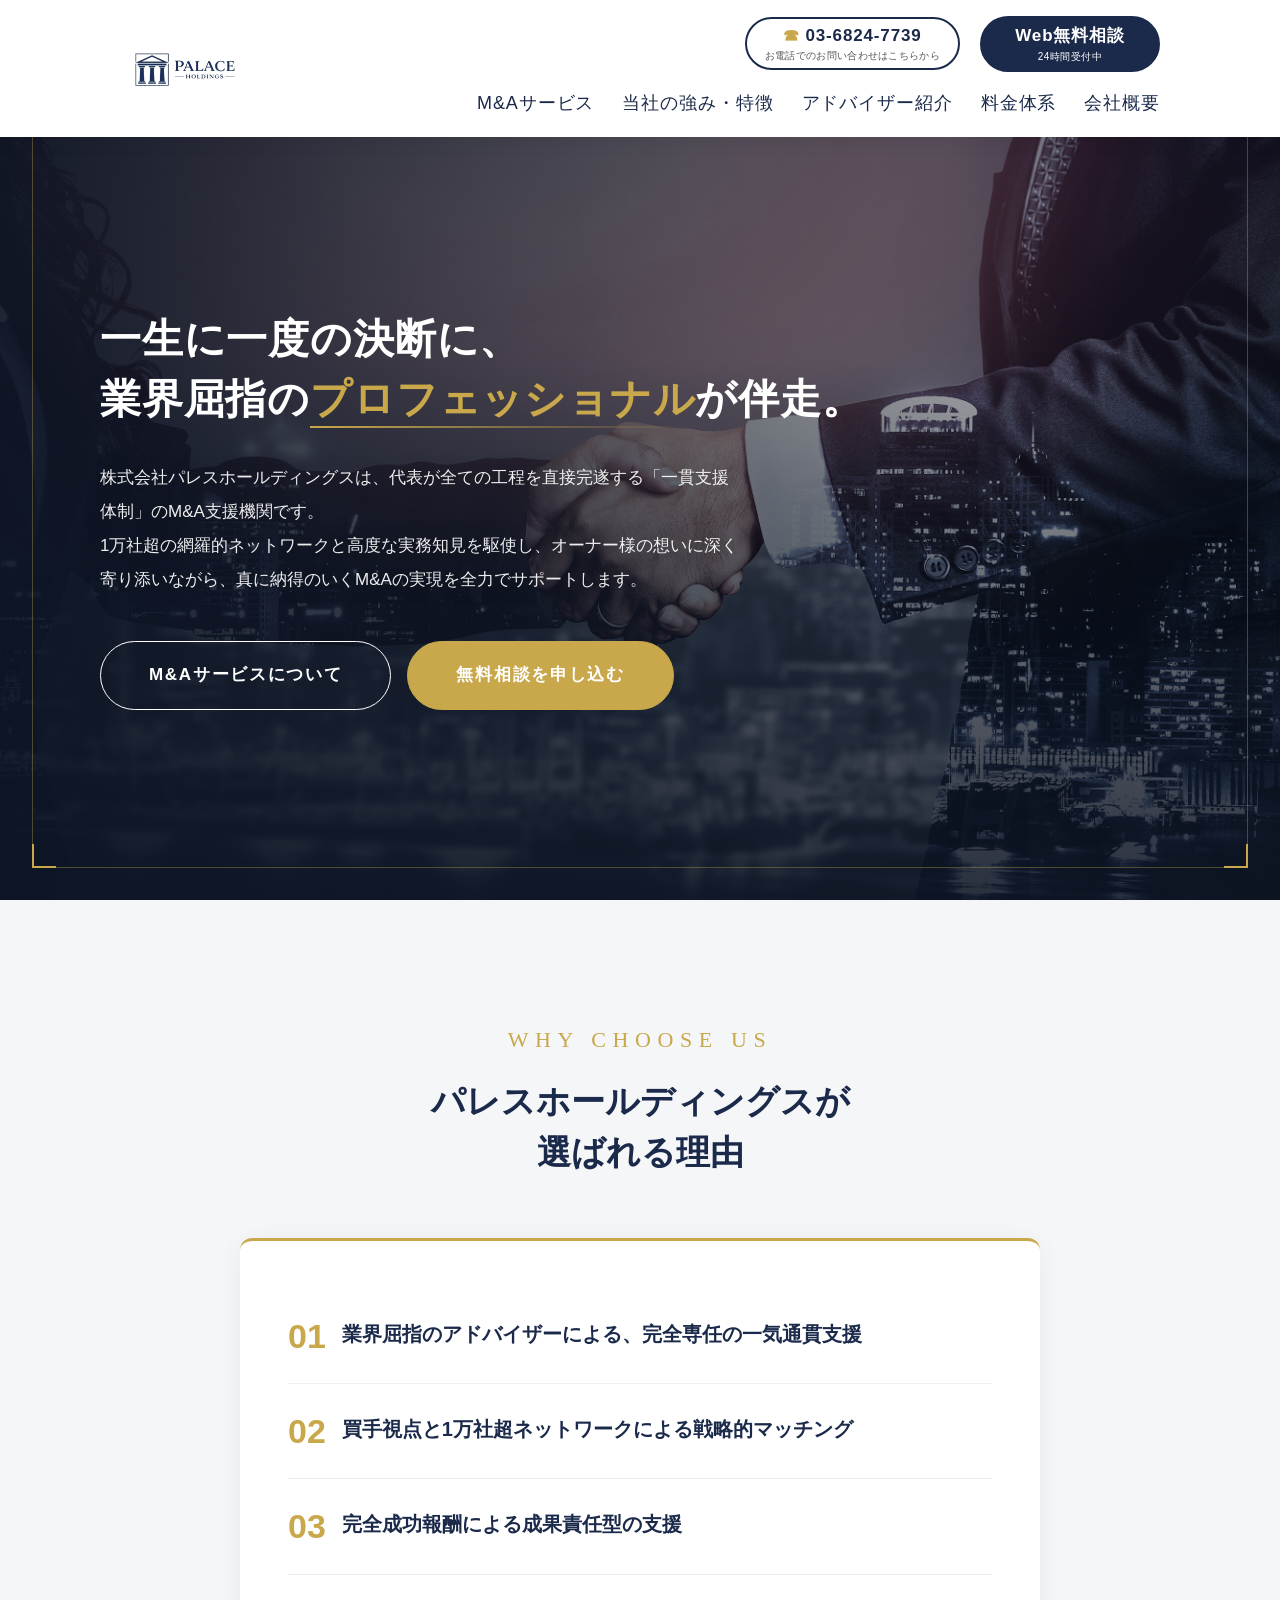
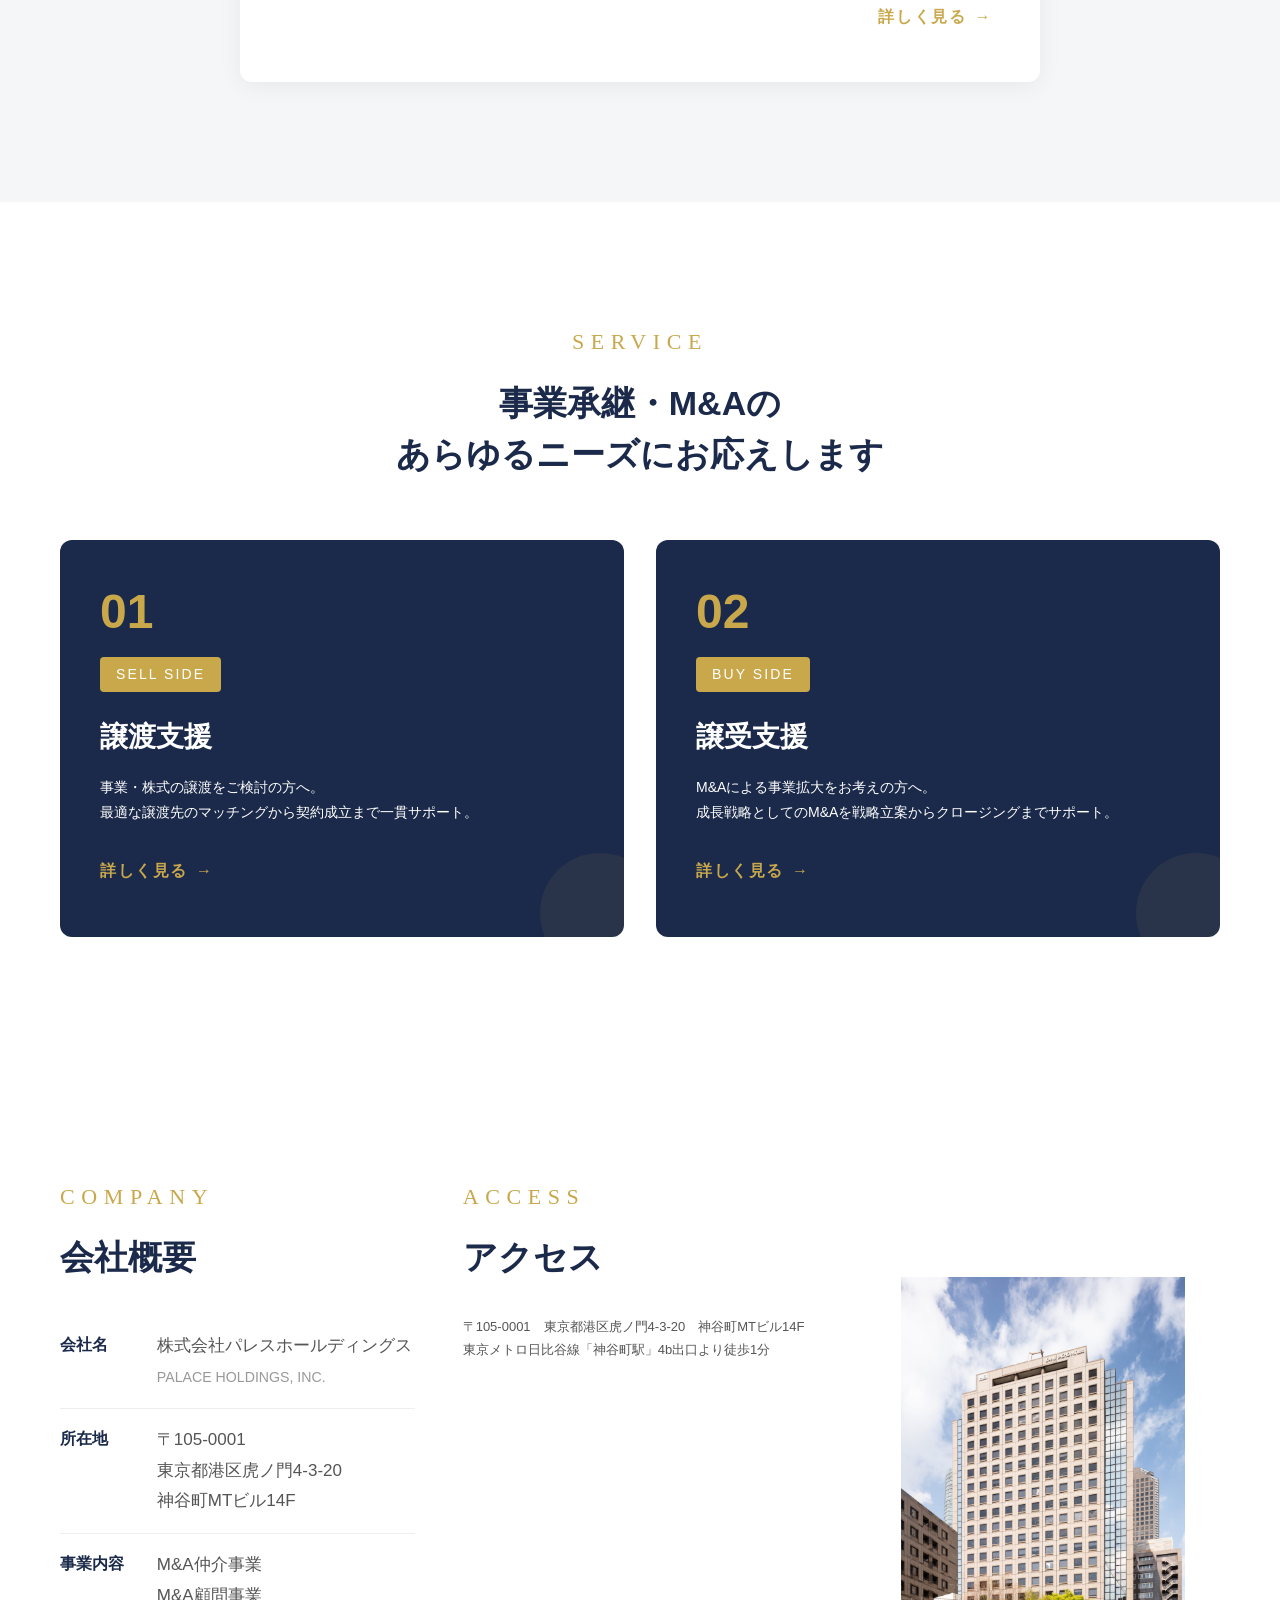
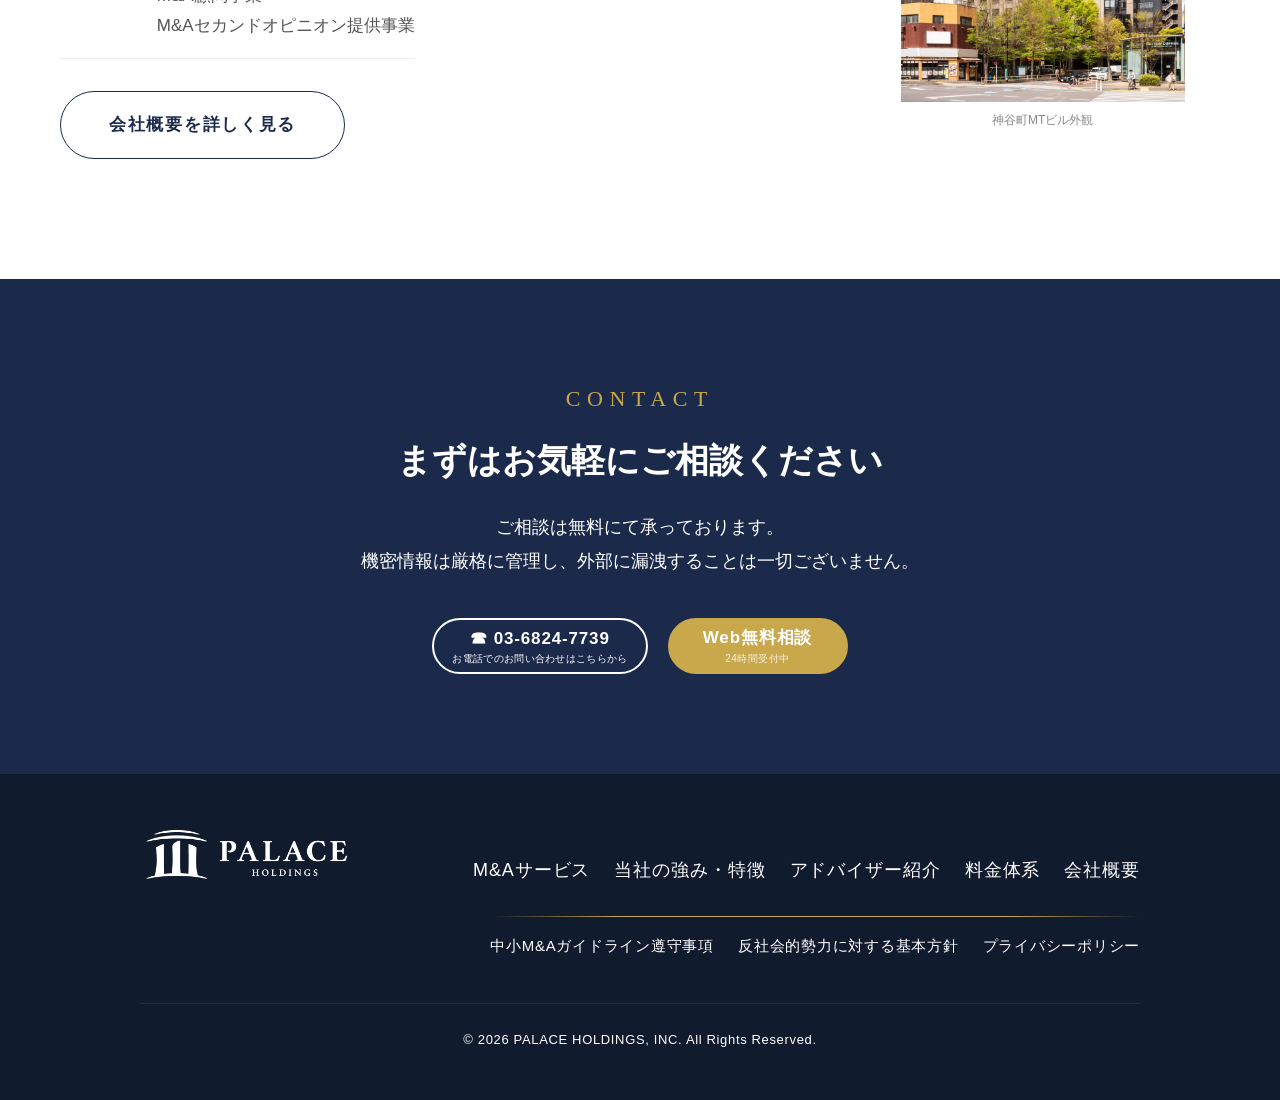
==== commit e75445a1: "Hero desc revert to original, cursor follower subtle gold dot - ヒーロー説明文を元の2行版に戻す - マウスポインタを小さなゴールドドッ" ====
--- a/index.html
+++ b/index.html
@@ -76,7 +76,8 @@
         業界屈指の<span>プロフェッショナル</span>が伴走。
       </h1>
       <p class="hero-desc">
-        代表が全ての工程を直接完遂する「一貫支援体制」。1万社超の網羅的ネットワークと高度な実務知見を駆使し、オーナー様の想いに深く寄り添いながら、真に納得のいくM&amp;Aの実現を全力でサポートします。
+        株式会社パレスホールディングスは、代表が全ての工程を直接完遂する「一貫支援体制」のM&amp;A支援機関です。<br>
+        1万社超の網羅的ネットワークと高度な実務知見を駆使し、オーナー様の想いに深く寄り添いながら、真に納得のいくM&amp;Aの実現を全力でサポートします。
       </p>
       <div class="hero-btns">
         <a href="service.html" class="btn btn-outline-white">M&amp;Aサービスについて</a>
--- a/css/style.css
+++ b/css/style.css
@@ -21,27 +21,27 @@
   transform: scale(1.08);
 }
 
-/* ===== CURSOR FOLLOWER (mix-blend-mode stalker) ===== */
+/* ===== CURSOR FOLLOWER (subtle dot) ===== */
 .cursor-follower {
   position: fixed;
   top: 0;
   left: 0;
-  width: 32px;
-  height: 32px;
-  background: #fff;
+  width: 14px;
+  height: 14px;
+  background: rgba(201, 168, 76, 0.55);
   border-radius: 50%;
   pointer-events: none;
   z-index: 9999;
-  mix-blend-mode: difference;
   opacity: 0;
   transform: translate(-50%, -50%);
-  transition: opacity 0.3s ease, width 0.25s ease, height 0.25s ease;
+  transition: opacity 0.3s ease, width 0.25s ease, height 0.25s ease, background 0.25s ease;
   will-change: left, top;
 }
 .cursor-follower.visible { opacity: 1; }
 .cursor-follower.hover-active {
-  width: 72px;
-  height: 72px;
+  width: 28px;
+  height: 28px;
+  background: rgba(201, 168, 76, 0.35);
 }
 .cursor-follower img { display: none; }
 @media (max-width: 900px), (pointer: coarse) {
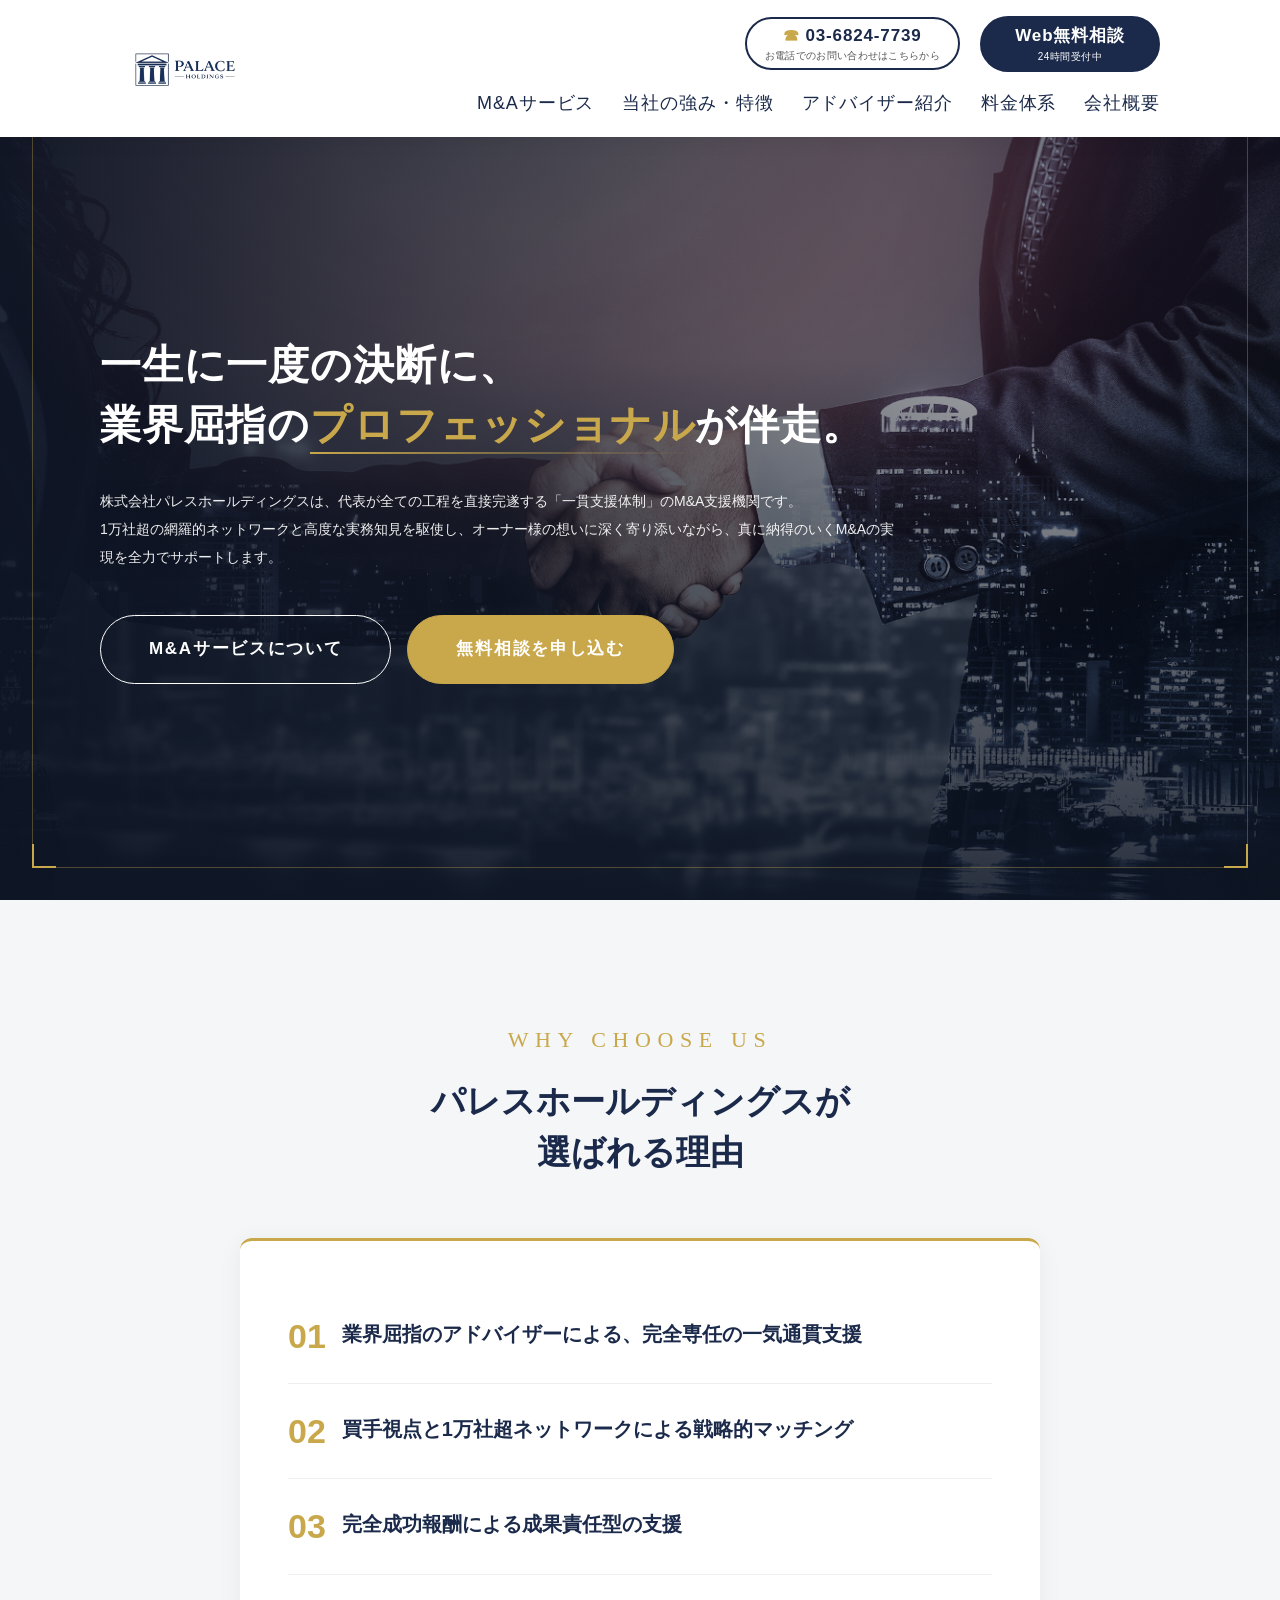
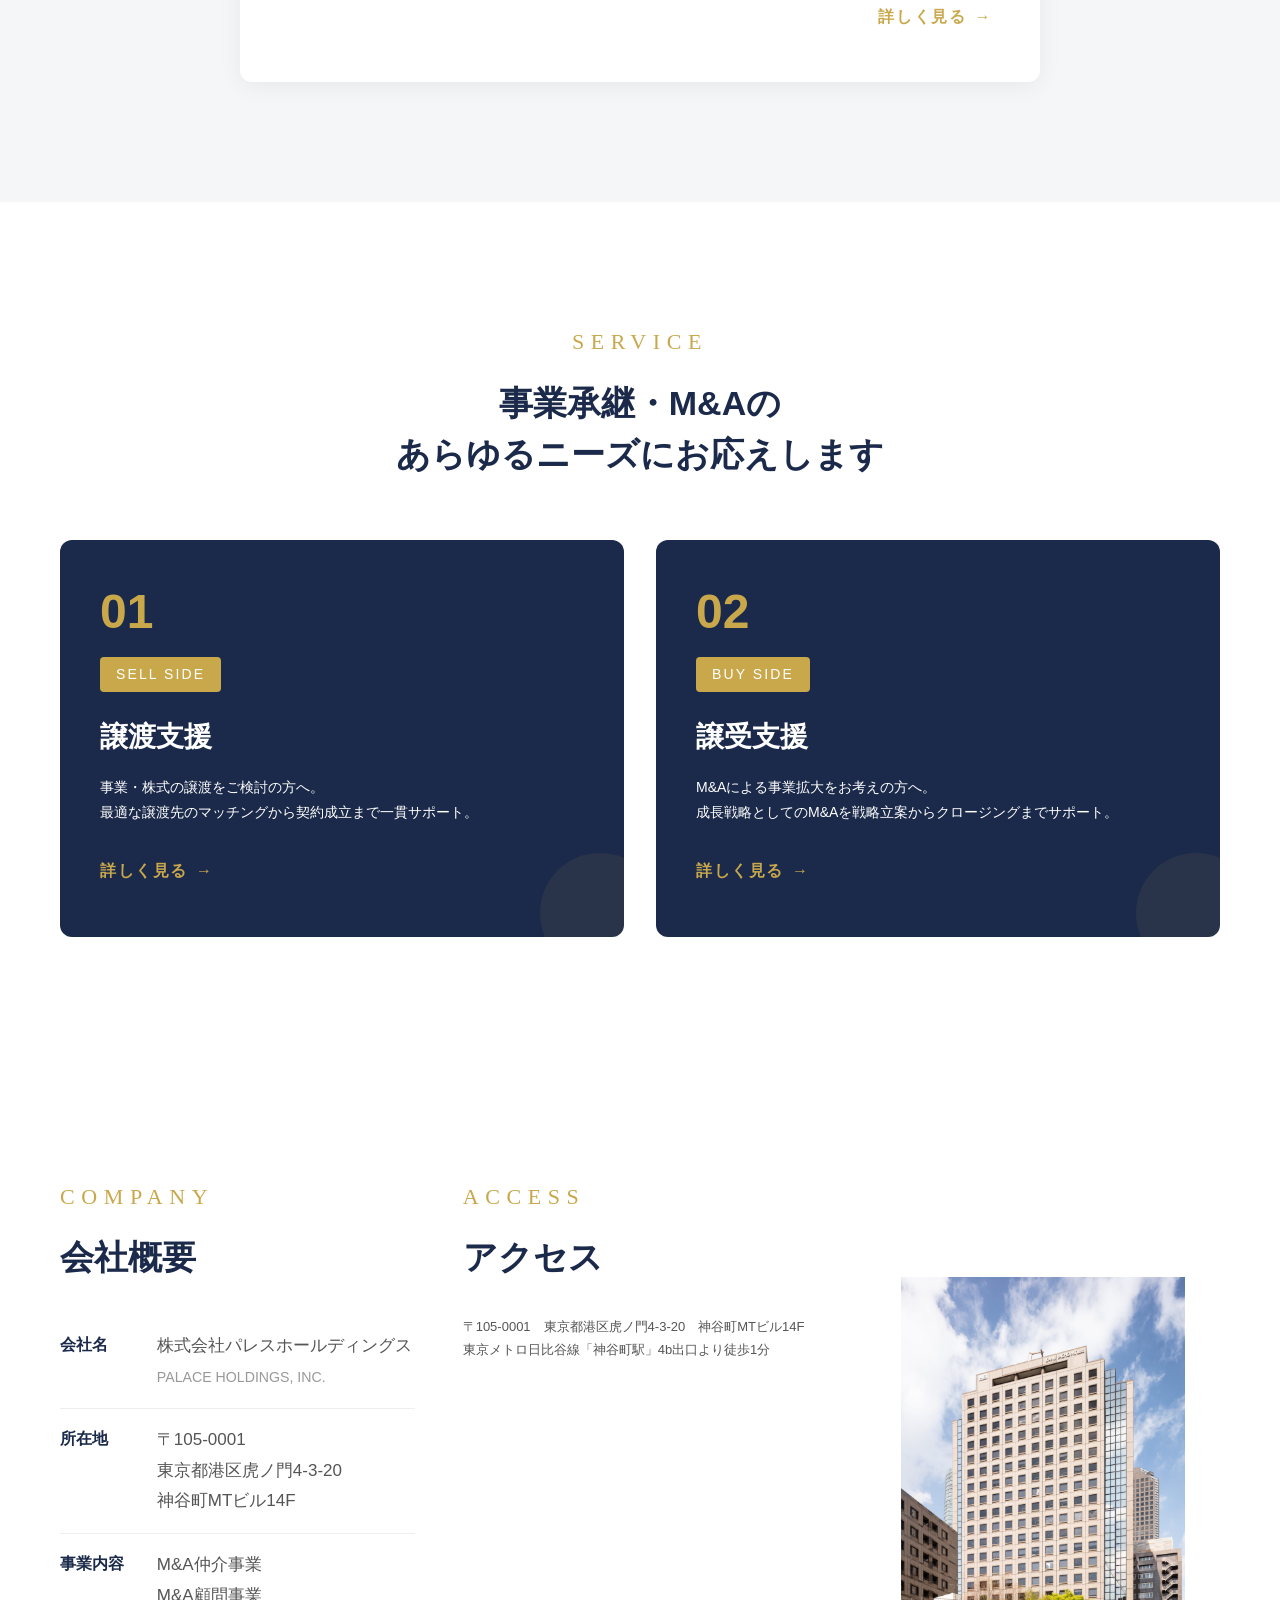
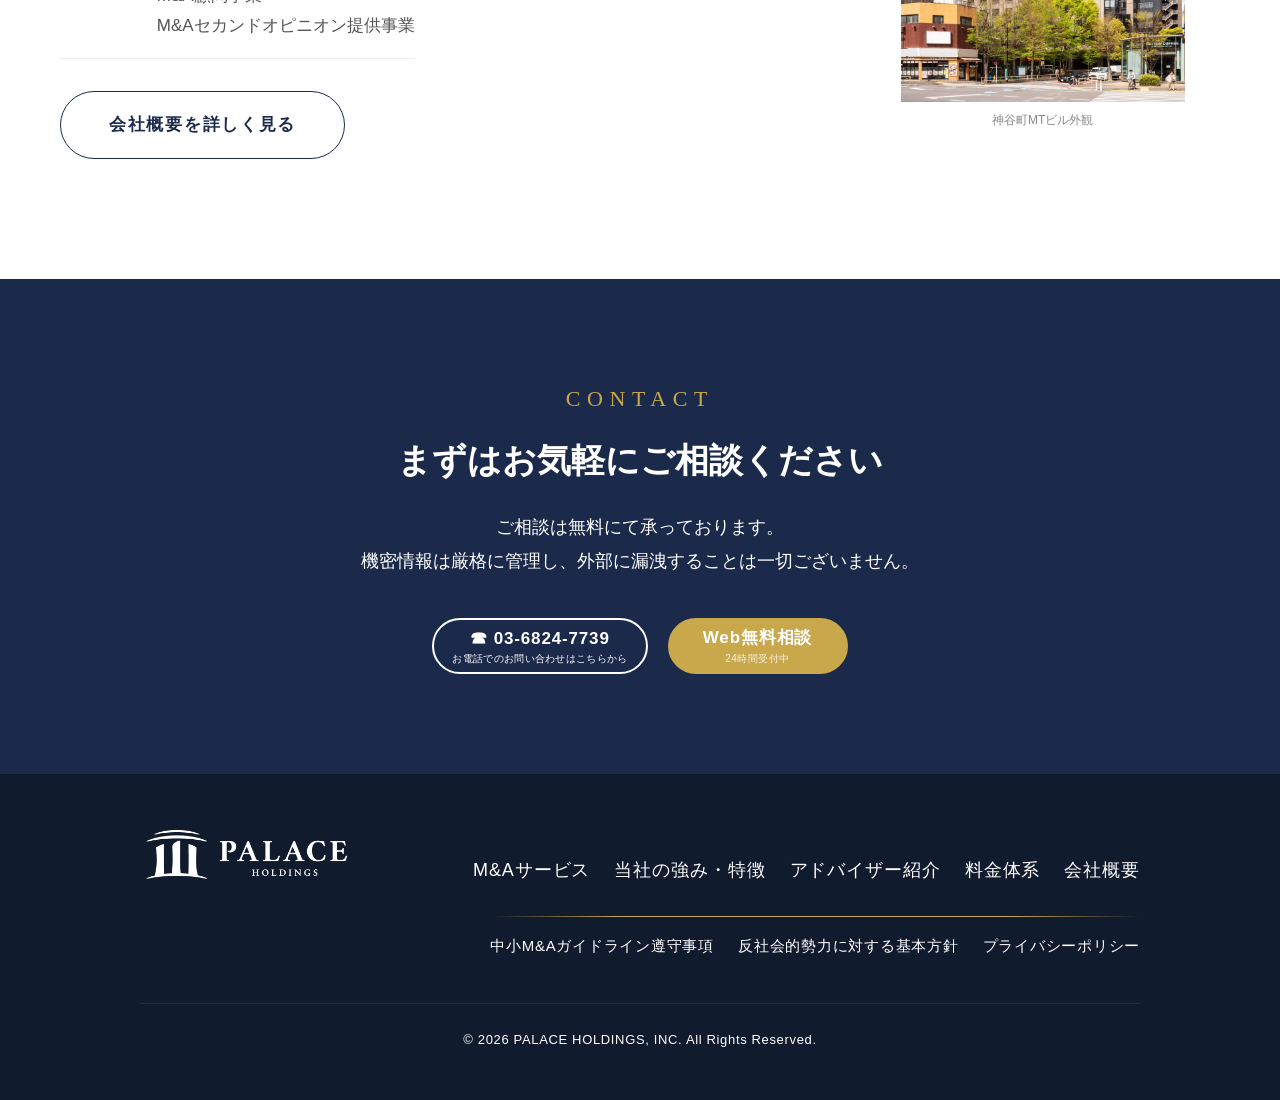
==== commit edf998e8: "Hero desc smaller font + all page titles to 株式会社パレスホールディングス - ヒーロー説明文 font-size 17px → 14px、max-widt" ====
--- a/index.html
+++ b/index.html
@@ -14,7 +14,7 @@
   <meta http-equiv="Content-Security-Policy" content="default-src 'self'; script-src 'self' 'unsafe-inline' https://www.googletagmanager.com https://www.google-analytics.com; style-src 'self' 'unsafe-inline' https://fonts.googleapis.com; font-src 'self' https://fonts.gstatic.com; img-src 'self' data: https:; frame-src https://www.google.com https://docs.google.com; connect-src 'self' https://www.google-analytics.com https://www.googletagmanager.com https://*.analytics.google.com;">
   <meta http-equiv="X-Content-Type-Options" content="nosniff">
   <meta name="referrer" content="strict-origin-when-cross-origin">
-  <title>PALACE HOLDINGS, INC. | M&A仲介・顧問事業</title>
+  <title>株式会社パレスホールディングス | M&A仲介・顧問事業</title>
   <link rel="preconnect" href="https://fonts.googleapis.com">
   <link rel="preconnect" href="https://fonts.gstatic.com" crossorigin>
   <link href="https://fonts.googleapis.com/css2?family=Cormorant+Garamond:wght@400;600;700&family=Noto+Sans+JP:wght@400;500;700&display=swap" rel="stylesheet">
--- a/css/style.css
+++ b/css/style.css
@@ -362,10 +362,10 @@
 }
 .hero-desc {
   color: rgba(255,255,255,0.92);
-  font-size: 17px;
+  font-size: 14px;
   line-height: 2.0;
   margin-bottom: 44px;
-  max-width: 640px;
+  max-width: 800px;
   text-shadow: 0 1px 20px rgba(0,0,0,0.4);
   opacity: 0;
   animation: heroSlideUp 1.2s cubic-bezier(0.2, 0.8, 0.2, 1) 0.8s forwards;
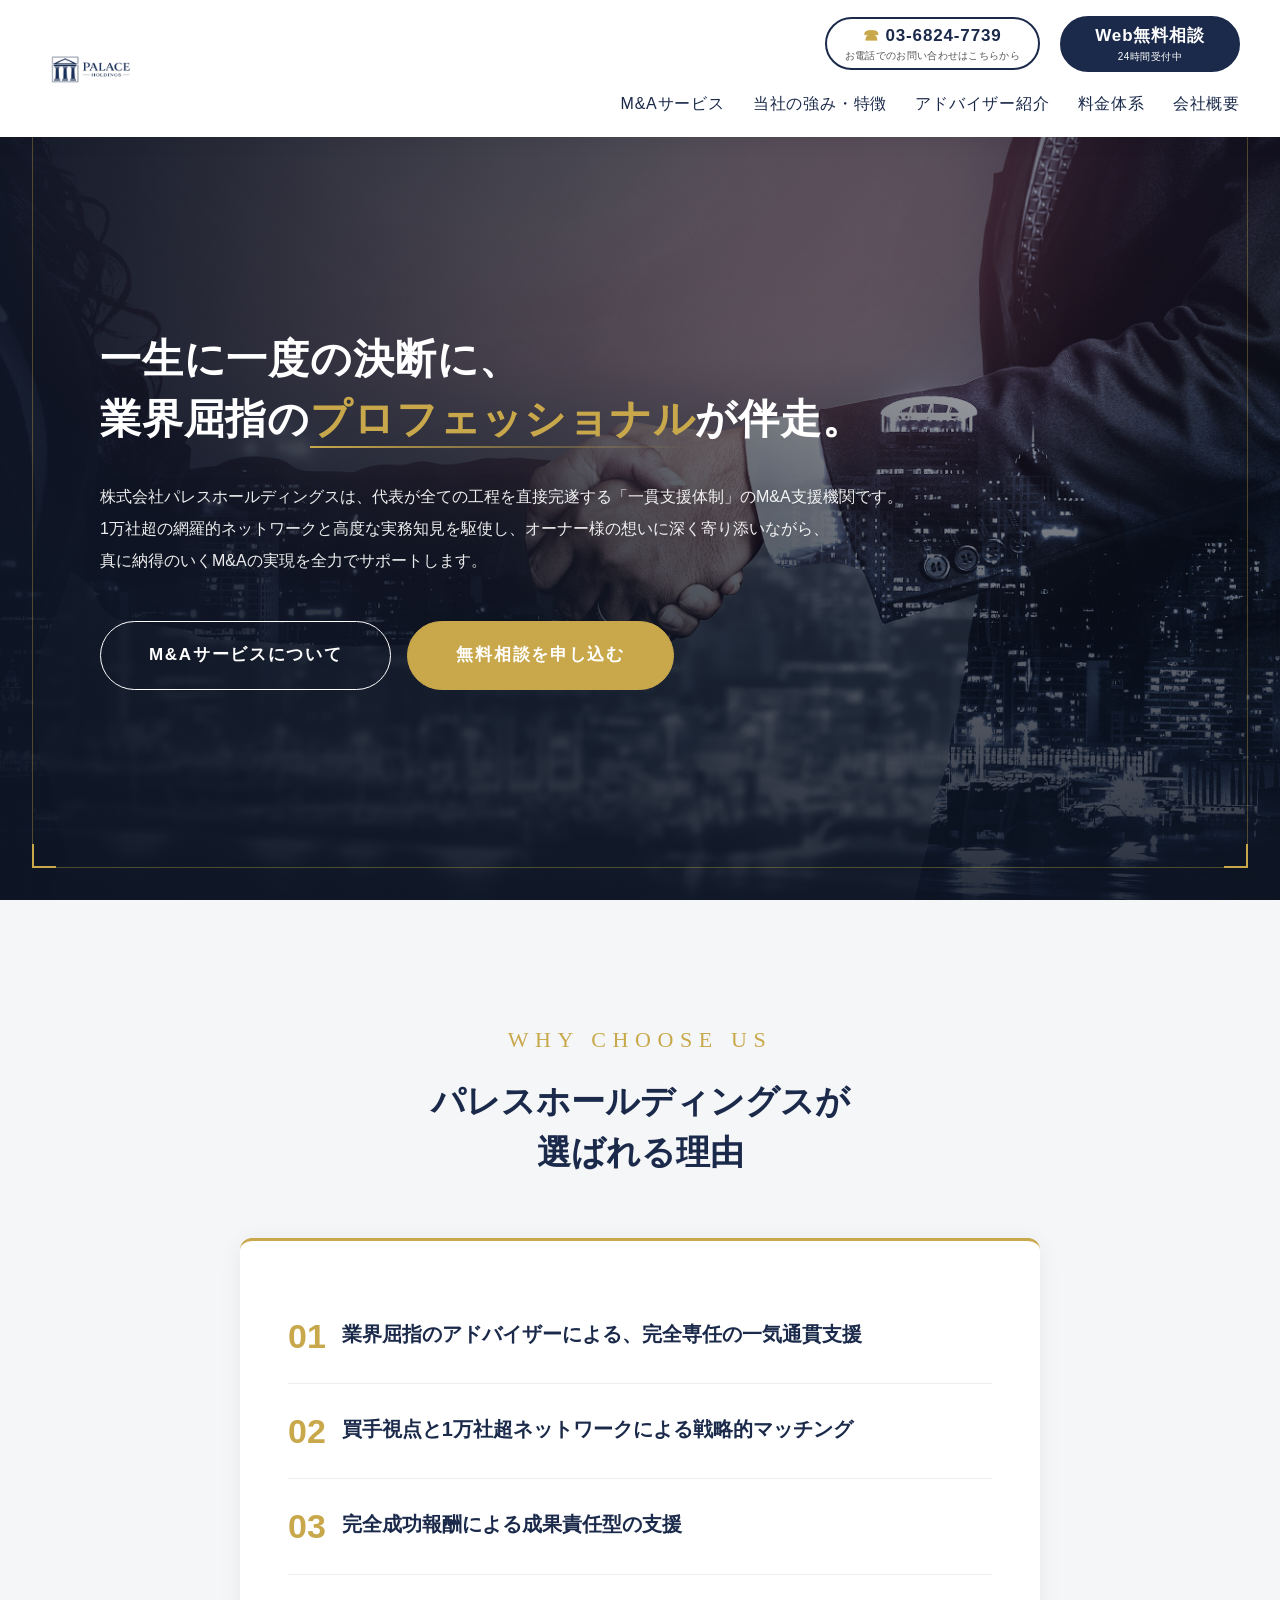
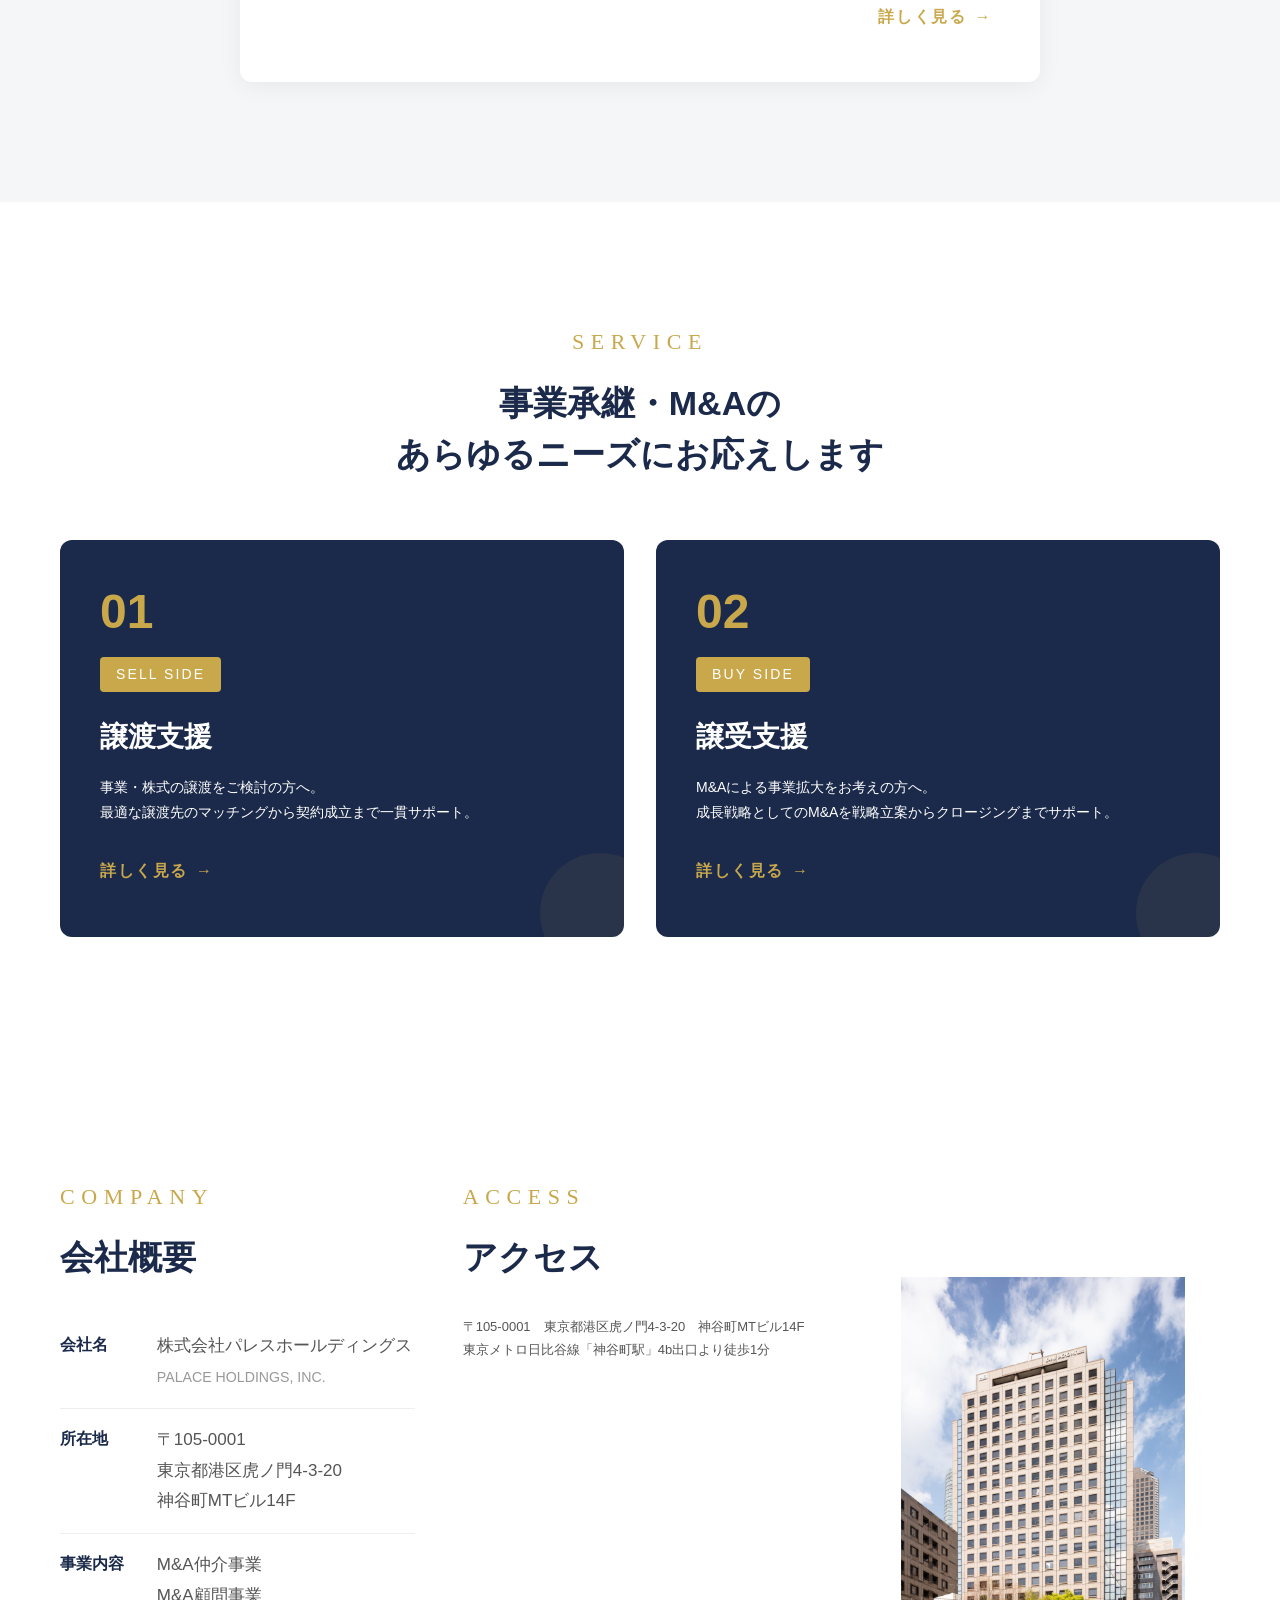
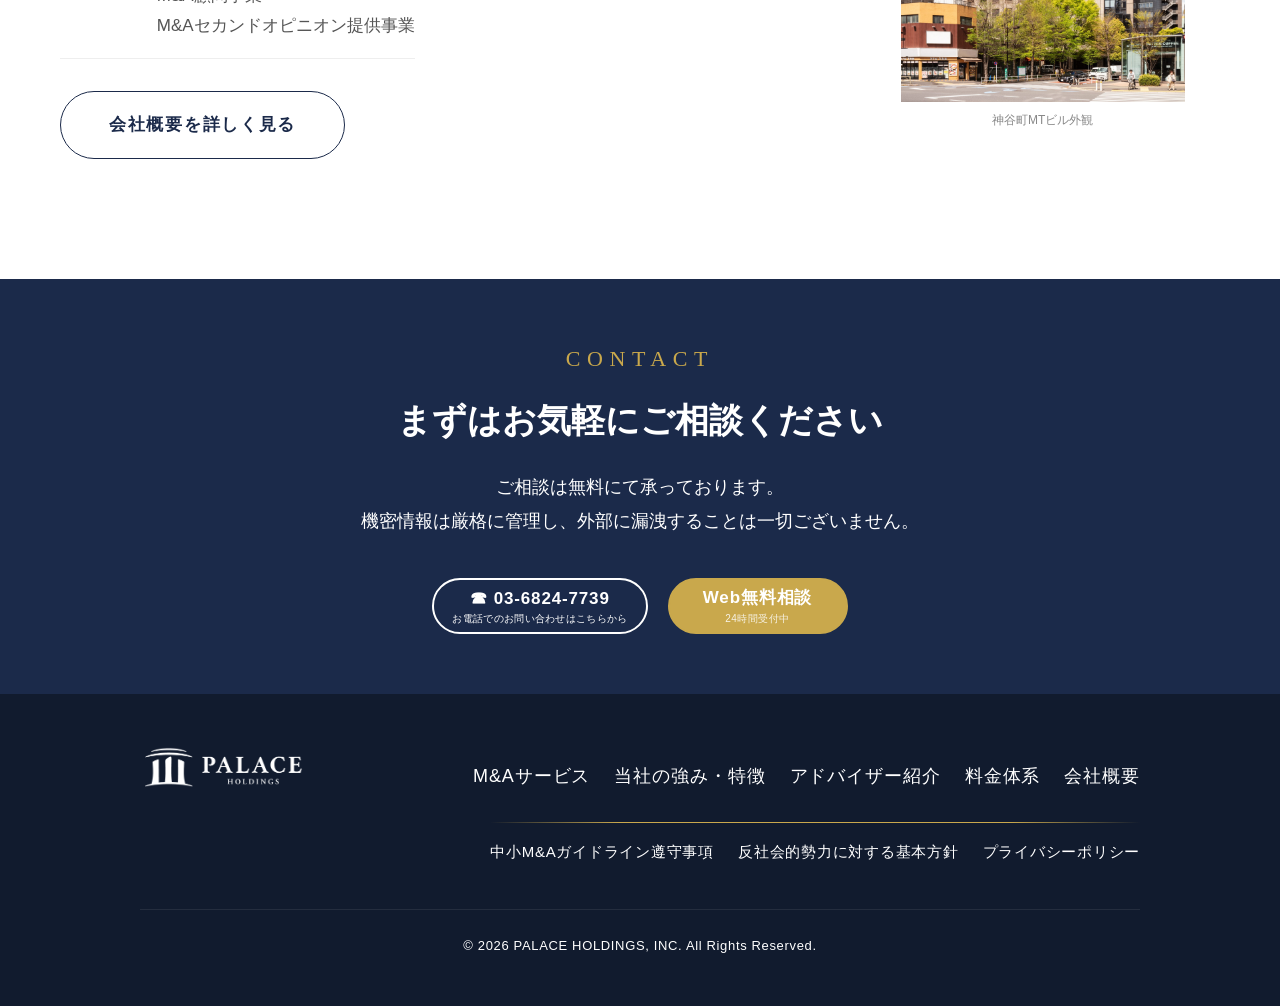
==== commit 4f1a29eb: "Hero desc: add PC-only line break before 真に納得のいく" ====
--- a/index.html
+++ b/index.html
@@ -77,7 +77,7 @@
       </h1>
       <p class="hero-desc">
         株式会社パレスホールディングスは、代表が全ての工程を直接完遂する「一貫支援体制」のM&amp;A支援機関です。<br>
-        1万社超の網羅的ネットワークと高度な実務知見を駆使し、オーナー様の想いに深く寄り添いながら、真に納得のいくM&amp;Aの実現を全力でサポートします。
+        1万社超の網羅的ネットワークと高度な実務知見を駆使し、オーナー様の想いに深く寄り添いながら、<br class="pc-only">真に納得のいくM&amp;Aの実現を全力でサポートします。
       </p>
       <div class="hero-btns">
         <a href="service.html" class="btn btn-outline-white">M&amp;Aサービスについて</a>
--- a/css/style.css
+++ b/css/style.css
@@ -3,8 +3,10 @@
 
 /* ===== RESPONSIVE HELPERS ===== */
 .sp-only { display: none; }
+.pc-only { display: inline; }
 @media (max-width: 900px) {
   .sp-only { display: inline; }
+  .pc-only { display: none; }
 }
 
 /* ===== HOVER ZOOM IMAGE ===== */
@@ -185,10 +187,10 @@
   background: var(--white);
   display: flex;
   align-items: center;
-  padding: 0 120px;
+  padding: 0 40px;
   justify-content: space-between;
   box-shadow: 0 2px 20px rgba(0,0,0,0.08);
-  min-height: 84px;
+  min-height: 60px;
 }
 .header-logo {
   display: flex;
@@ -196,7 +198,7 @@
   flex-shrink: 0;
 }
 .header-logo img {
-  height: 64px;
+  height: 50px;
   width: auto;
   display: block;
 }
@@ -215,7 +217,7 @@
 }
 nav ul li a {
   color: var(--navy);
-  font-size: 18px;
+  font-size: 16px;
   font-weight: 500;
   letter-spacing: 0.05em;
   transition: color 0.2s;
@@ -362,10 +364,10 @@
 }
 .hero-desc {
   color: rgba(255,255,255,0.92);
-  font-size: 14px;
+  font-size: 16px;
   line-height: 2.0;
   margin-bottom: 44px;
-  max-width: 800px;
+  max-width: 860px;
   text-shadow: 0 1px 20px rgba(0,0,0,0.4);
   opacity: 0;
   animation: heroSlideUp 1.2s cubic-bezier(0.2, 0.8, 0.2, 1) 0.8s forwards;
@@ -568,7 +570,7 @@
 .cta-section {
   background: var(--navy);
   text-align: center;
-  padding: 100px 60px;
+  padding: 60px 60px;
 }
 .cta-section .section-title { color: var(--white); }
 .cta-section .section-lead { color: var(--white); margin: 0 auto 40px; }
@@ -622,7 +624,7 @@
   padding: 48px 120px;
 }
 .footer-logo img {
-  height: 64px !important;
+  height: 50px !important;
   width: auto;
   filter: brightness(0) invert(1);
 }
